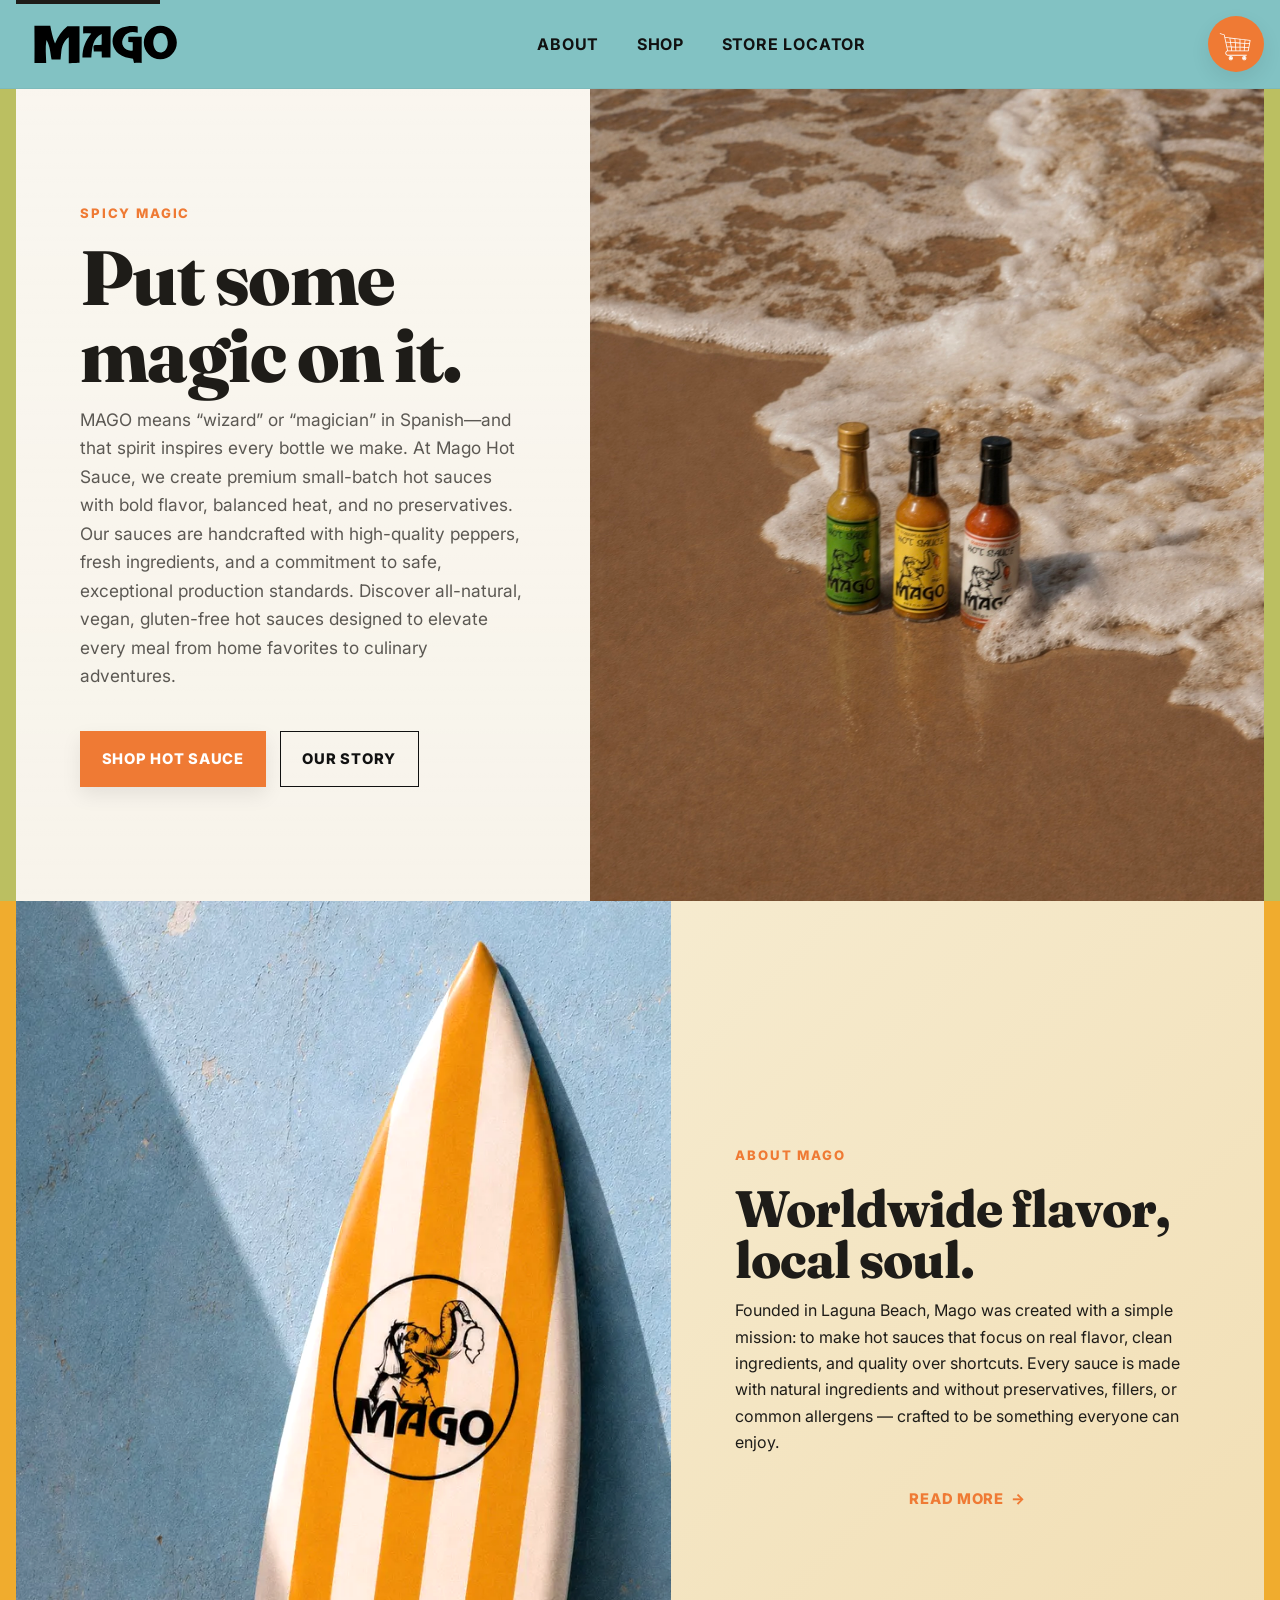
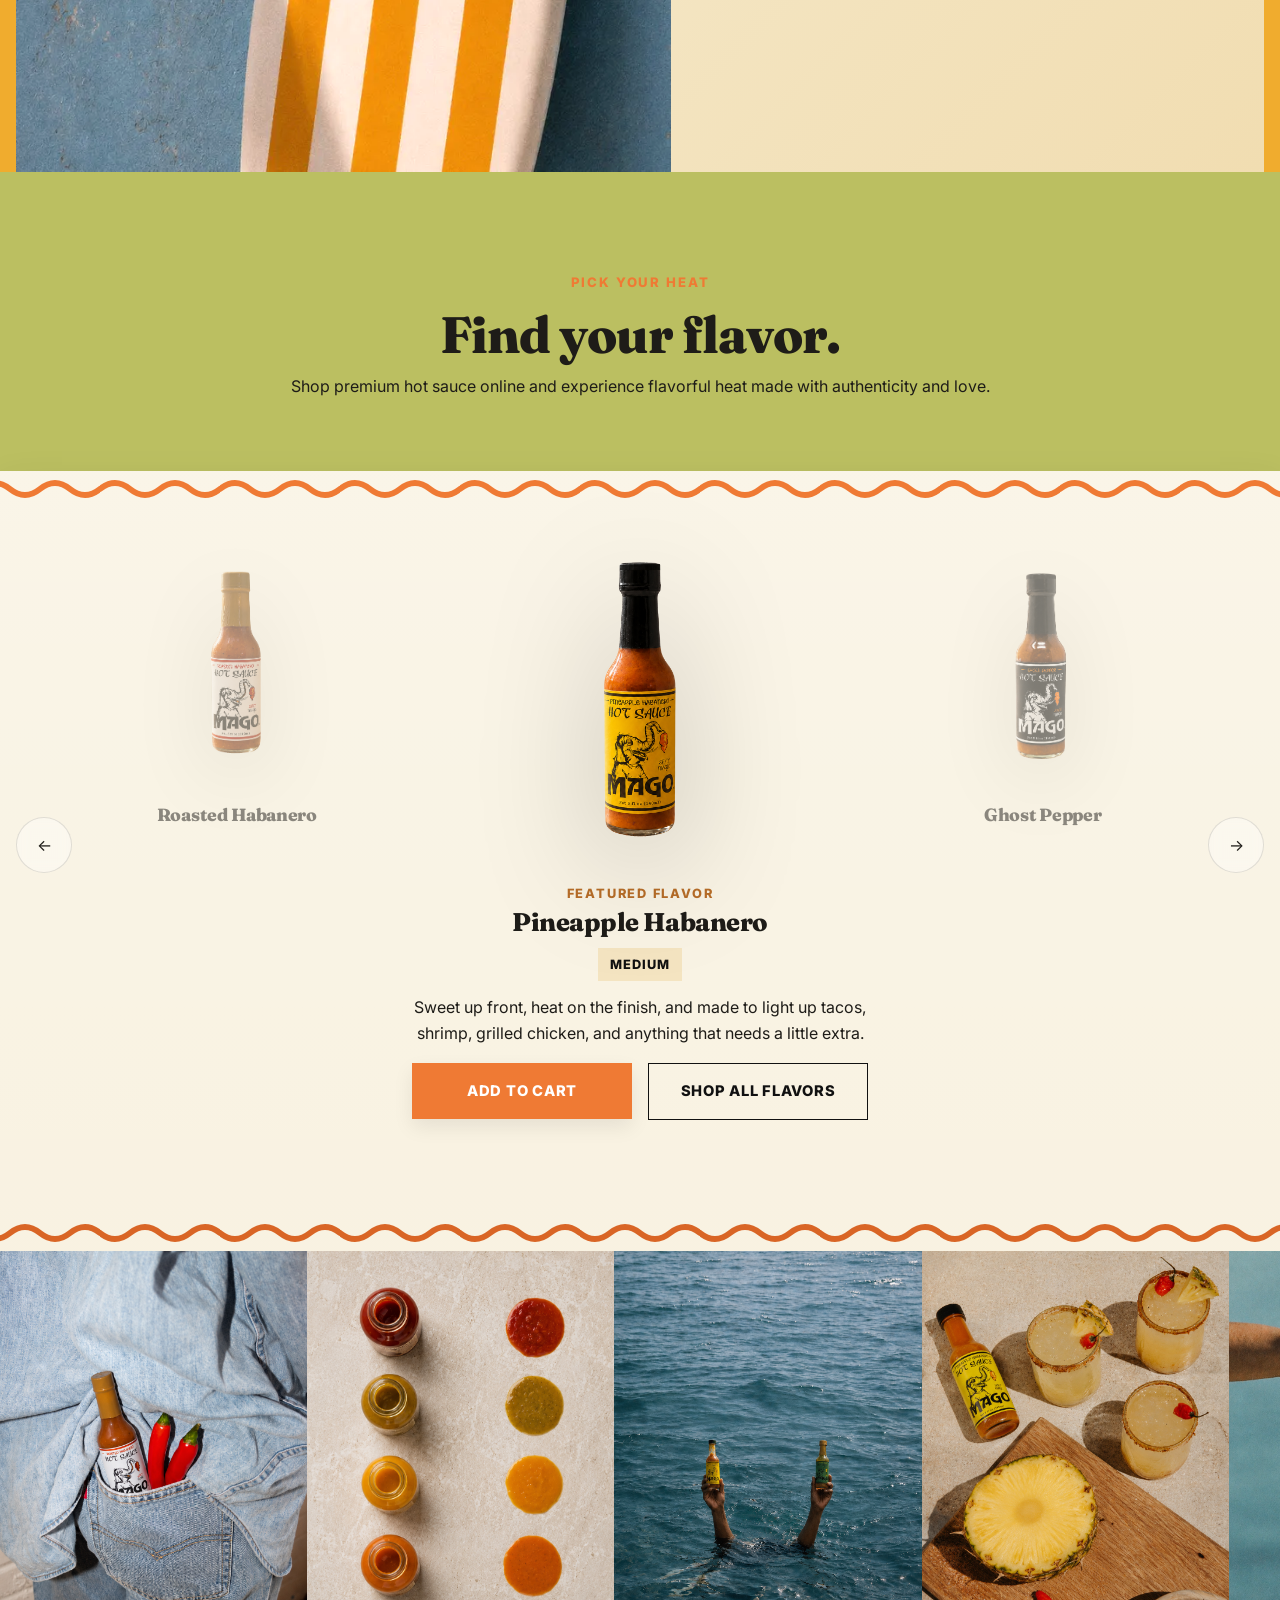
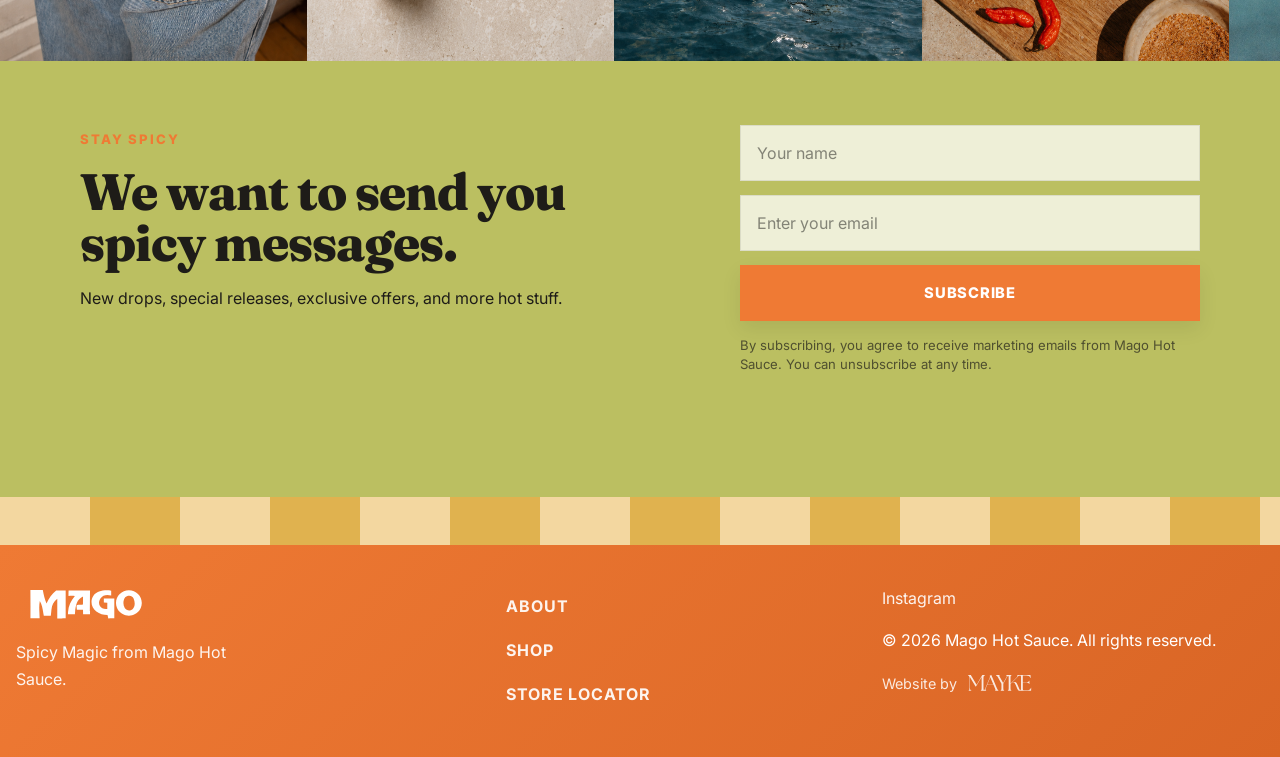
==== index.html @ f5330fa2 "Update index.html" ====
<!doctype html>
<html lang="en">
  <head>
    <meta charset="utf-8" />
    <meta name="viewport" content="width=device-width, initial-scale=1" />

    <title>Mago Hot Sauce | Spicy Magic</title>
    <meta
      name="description"
      content="Spicy Magic from Mago Hot Sauce. Bold flavor, real ingredients, and just the right heat to wake up every bite."
    />
    <meta name="robots" content="index,follow" />
    <link rel="canonical" href="https://www.magohotsauce.com/" />

    <meta property="og:type" content="website" />
    <meta property="og:title" content="Mago Hot Sauce | Spicy Magic" />
    <meta
      property="og:description"
      content="Spicy Magic from Mago Hot Sauce. Bold flavor, real ingredients, and just the right heat to wake up every bite."
    />
    <meta property="og:url" content="https://www.magohotsauce.com/" />
    <meta
      property="og:image"
      content="https://www.magohotsauce.com/assets/images/mago-trio.webp"
    />

    <meta name="twitter:card" content="summary_large_image" />
    <meta name="twitter:title" content="Mago Hot Sauce | Spicy Magic" />
    <meta
      name="twitter:description"
      content="Spicy Magic from Mago Hot Sauce. Bold flavor, real ingredients, and just the right heat to wake up every bite."
    />
    <meta
      name="twitter:image"
      content="https://www.magohotsauce.com/assets/images/mago-trio.webp"
    />

    <link rel="icon" href="assets/icons/mago-favicon.svg" />
    <link rel="preload" as="image" href="assets/images/mago-trio.webp" />
    <link rel="stylesheet" href="assets/css/styles.css" />

    <script>
      window.MAGO_SHOPIFY_CONFIG = {
        domain: "bsnbpg-vs.myshopify.com",
        storefrontAccessToken: "024b75c18774047e62314a1bb3e8a924",
        moneyFormat: "%24%7B%7Bamount%7D%7D",
        products: {
          "roasted-habanero-home": {
            id: "10320010510468",
            buttonText: "Add to Cart",
          },
          "pineapple-habanero-home": {
            id: "10320011427972",
            buttonText: "Add to Cart",
          },
          "ghost-pepper-home": {
            id: "10320011591812",
            buttonText: "Add to Cart",
          },
          "roasted-verde-home": {
            id: "10320011886724",
            buttonText: "Add to Cart",
          },

          "roasted-habanero-shop": {
            id: "10320010510468",
            buttonText: "Add to Cart",
          },
          "pineapple-habanero-shop": {
            id: "10320011427972",
            buttonText: "Add to Cart",
          },
          "ghost-pepper-shop": {
            id: "10320011591812",
            buttonText: "Add to Cart",
          },
          "roasted-verde-shop": {
            id: "10320011886724",
            buttonText: "Add to Cart",
          },

          "roasted-habanero-product": {
            id: "10320010510468",
            buttonText: "Add to Cart",
          },
          "pineapple-habanero-product": {
            id: "10320011427972",
            buttonText: "Add to Cart",
          },
          "ghost-pepper-product": {
            id: "10320011591812",
            buttonText: "Add to Cart",
          },
          "roasted-verde-product": {
            id: "10320011886724",
            buttonText: "Add to Cart",
          },
        },
      };
    </script>

    <script src="https://sdks.shopifycdn.com/buy-button/latest/buy-button-storefront.min.js"></script>
    <script src="assets/js/main.js" defer></script>
  </head>

  <body class="page page-home">
    <a class="skip-link" href="#main-content">Skip to content</a>

    <header class="site-header" id="top">
      <div class="container header-inner">
        <a class="site-logo" href="/" aria-label="Mago Hot Sauce home">
          <img
            src="assets/images/mago-logo-black.svg"
            alt="Mago Hot Sauce logo"
            width="160"
            height="56"
          />
        </a>

        <nav
          class="site-nav"
          id="primary-navigation"
          aria-label="Primary navigation"
        >
          <ul class="nav-list">
            <li><a href="/about">About</a></li>
            <li><a href="/shop">Shop</a></li>
            <li><a href="/store-locator">Store Locator</a></li>
          </ul>
        </nav>

        <div class="header-actions">
          <div class="header-cart">
            <a
              href="#"
              class="js-open-cart"
              aria-label="Open cart"
              data-cart-empty-icon="assets/icons/shopping-cart-empty.svg"
              data-cart-full-icon="assets/icons/shopping-cart.svg"
            >
              <img
                class="js-cart-icon"
                src="assets/icons/shopping-cart-empty.svg"
                alt=""
                width="28"
                height="28"
                aria-hidden="true"
              />
            </a>
          </div>

          <button
            class="mobile-nav-toggle"
            type="button"
            aria-label="Open navigation"
            aria-controls="primary-navigation"
            aria-expanded="false"
          >
            <span></span>
            <span></span>
            <span></span>
          </button>
        </div>
      </div>
    </header>

    <main id="main-content">
      <section class="hero hero-home">
        <div class="container hero-grid">
          <div class="hero-copy">
            <p class="eyebrow">Spicy Magic</p>
            <h1>Put some magic on it.</h1>
            <p class="hero-text">
              MAGO means “wizard” or “magician” in Spanish—and that spirit
              inspires every bottle we make. At Mago Hot Sauce, we create
              premium small-batch hot sauces with bold flavor, balanced heat,
              and no preservatives. Our sauces are handcrafted with high-quality
              peppers, fresh ingredients, and a commitment to safe, exceptional
              production standards. Discover all-natural, vegan, gluten-free hot
              sauces designed to elevate every meal from home favorites to
              culinary adventures.
            </p>

            <div class="hero-actions">
              <a class="btn btn-primary" href="/shop">Shop Hot Sauce</a>
              <a class="btn btn-secondary" href="/about">Our Story</a>
            </div>
          </div>

          <div class="hero-media">
            <div class="hero-carousel">
              <img
                src="assets/images/trio-beach.jpg"
                alt="Mago Hot Sauce bottles with food"
                class="hero-slide active"
                width="720"
                height="820"
              />

              <img
                src="assets/images/pineapple-hero.JPG"
                alt="Mago Pineapple Hot Sauce"
                class="hero-slide"
                width="720"
                height="820"
              />

              <img
                src="assets/images/mago-veg.JPG"
                alt="Mago Fresno Hot Sauce"
                class="hero-slide"
                width="720"
                height="820"
              />
            </div>
          </div>
        </div>
      </section>

      <section
        class="about-preview section"
        aria-labelledby="about-preview-heading"
      >
        <div class="container section-grid">
          <div class="section-media">
            <img
              src="assets/images/surfboard.webp"
              alt="Mago Hot Sauce being poured over food"
              width="640"
              height="720"
            />
          </div>

          <div class="section-copy">
            <p class="eyebrow">About Mago</p>
            <h2 id="about-preview-heading">Worldwide flavor, local soul.</h2>
            <p>
              Founded in Laguna Beach, Mago was created with a simple mission:
              to make hot sauces that focus on real flavor, clean ingredients,
              and quality over shortcuts. Every sauce is made with natural
              ingredients and without preservatives, fillers, or common
              allergens — crafted to be something everyone can enjoy.
            </p>

            <a class="btn btn-text" href="/about">Read More</a>
          </div>
        </div>
      </section>

      <section
        class="heat-carousel section"
        aria-labelledby="pick-your-heat-heading"
      >
        <div class="container">
          <div class="section-header">
            <p class="eyebrow">Pick Your Heat</p>
            <h2 id="pick-your-heat-heading">Find your flavor.</h2>
            <p>
              Shop premium hot sauce online and experience flavorful heat made
              with authenticity and love.
            </p>
          </div>

          <div class="carousel-shell" data-carousel="flavors">
            <button
              class="carousel-arrow carousel-arrow-prev"
              type="button"
              aria-label="Show previous flavor"
              data-carousel-prev
            >
              <span aria-hidden="true">&#8592;</span>
            </button>

            <div class="flavor-carousel" aria-live="polite">
              <article
                class="flavor-card flavor-card-side"
                data-flavor="roasted-habanero"
              >
                <a
                  class="flavor-card-link"
                  href="/roasted-habanero"
                  aria-label="View Roasted Habanero hot sauce"
                >
                  <img
                    src="assets/images/flavors/roasted-hab.png"
                    alt="Bottle of Mago Roasted Habanero hot sauce"
                    width="260"
                    height="520"
                  />
                  <h3>Roasted Habanero</h3>
                </a>
              </article>

              <article
                class="flavor-card flavor-card-featured"
                data-flavor="pineapple-habanero"
              >
                <a
                  class="flavor-card-link"
                  href="/pineapple-habanero"
                  aria-label="View Pineapple Habanero hot sauce"
                >
                  <img
                    src="assets/images/flavors/pine-hab.png"
                    alt="Bottle of Mago Pineapple Habanero hot sauce"
                    width="340"
                    height="680"
                  />
                </a>

                <div class="flavor-card-content">
                  <p class="flavor-kicker">Featured Flavor</p>
                  <h3>
                    <a href="/pineapple-habanero">Pineapple Habanero</a>
                  </h3>
                  <p class="product-heat">Medium</p>
                  <p>
                    Sweet up front, heat on the finish, and made to light up
                    tacos, shrimp, grilled chicken, and anything that needs a
                    little extra.
                  </p>

                  <div class="carousel-actions">
                    <div
                      class="shopify-button-wrapper"
                      data-shopify-product="pineapple-habanero-home"
                      data-shopify-button="buy"
                      aria-label="Add Pineapple Habanero to cart"
                    ></div>

                    <a class="btn btn-secondary" href="/shop">
                      Shop All Flavors
                    </a>
                  </div>
                </div>
              </article>

              <article
                class="flavor-card flavor-card-side"
                data-flavor="ghost-pepper"
              >
                <a
                  class="flavor-card-link"
                  href="/ghost-pepper"
                  aria-label="View Ghost Pepper hot sauce"
                >
                  <img
                    src="assets/images/flavors/ghost-pep.png"
                    alt="Bottle of Mago Ghost Pepper hot sauce"
                    width="260"
                    height="520"
                  />
                  <h3>Ghost Pepper</h3>
                </a>
              </article>
            </div>

            <button
              class="carousel-arrow carousel-arrow-next"
              type="button"
              aria-label="Show next flavor"
              data-carousel-next
            >
              <span aria-hidden="true">&#8594;</span>
            </button>
          </div>
        </div>
      </section>

      <section class="image-marquee-section" aria-label="Mago Hot Sauce photos">
        <div class="image-marquee">
          <div class="image-marquee-track">
            <!-- Original set -->
            <img
              src="/assets/images/marquee/marquee-1.png"
              alt="Mago Hot Sauce lifestyle photo"
            />
            <img
              src="/assets/images/marquee/marquee-6.PNG"
              alt="Mago Hot Sauce bottle and samples"
            />
            <img
              src="/assets/images/marquee/marquee-2.PNG"
              alt="Mago Hot Sauce bottle photo"
            />
            <img
              src="/assets/images/marquee/marquee-5.PNG"
              alt="Mago Hot Sauce lifestyle image"
            />
            <img
              src="/assets/images/marquee/marquee-3.PNG"
              alt="Mago Hot Sauce food pairing"
            />
            <img
              src="/assets/images/marquee/marquee-4.PNG"
              alt="Mago Hot Sauce product photo"
            />
            <img
              src="/assets/images/marquee/marquee-7.JPG"
              alt="Mago Hot Sauce bottle in bag with peppers"
            />

            <!-- Duplicate set for seamless looping -->
            <img
              src="/assets/images/marquee/marquee-1.png"
              alt=""
              aria-hidden="true"
            />
            <img
              src="/assets/images/marquee/marquee-6.PNG"
              alt=""
              aria-hidden="true"
            />
            <img
              src="/assets/images/marquee/marquee-2.PNG"
              alt=""
              aria-hidden="true"
            />
            <img
              src="/assets/images/marquee/marquee-5.PNG"
              alt=""
              aria-hidden="true"
            />
            <img
              src="/assets/images/marquee/marquee-3.PNG"
              alt=""
              aria-hidden="true"
            />
            <img
              src="/assets/images/marquee/marquee-4.PNG"
              alt=""
              aria-hidden="true"
            />
            <img
              src="/assets/images/marquee/marquee-7.JPG"
              alt=""
              aria-hidden="true"
            />
          </div>
        </div>
      </section>

      <section
        class="section newsletter-section"
        aria-labelledby="newsletter-heading"
      >
        <div class="container">
          <div class="newsletter-card">
            <div class="newsletter-copy">
              <p class="eyebrow">Stay Spicy</p>

              <h2 id="newsletter-heading">
                We want to send you spicy messages.
              </h2>

              <p>
                New drops, special releases, exclusive offers, and more hot
                stuff.
              </p>
            </div>

            <form class="newsletter-form" id="newsletter-form" novalidate>
              <input
                type="text"
                id="newsletter-name"
                name="name"
                placeholder="Your name"
                aria-label="Your name"
                required
              />

              <input
                type="email"
                id="newsletter-email"
                name="email"
                placeholder="Enter your email"
                aria-label="Email address"
                required
              />

              <input
                type="text"
                name="company"
                id="newsletter-company"
                class="newsletter-honey"
                tabindex="-1"
                autocomplete="off"
                aria-hidden="true"
              />

              <button type="submit" class="btn btn-primary">Subscribe</button>

              <p class="newsletter-consent">
                By subscribing, you agree to receive marketing emails from Mago
                Hot Sauce. You can unsubscribe at any time.
              </p>

              <p
                id="newsletter-message"
                class="newsletter-message"
                aria-live="polite"
              ></p>
            </form>
          </div>
        </div>
      </section>
    </main>

    <footer class="site-footer">
      <div class="container footer-inner">
        <div class="footer-brand">
          <a href="/" aria-label="Mago Hot Sauce home">
            <img
              src="assets/images/mago-logo-black.svg"
              alt="Mago Hot Sauce logo"
              width="140"
              height="48"
            />
          </a>
          <p>Spicy Magic from Mago Hot Sauce.</p>
        </div>

        <nav class="footer-nav" aria-label="Footer navigation">
          <ul>
            <li><a href="/about">About</a></li>
            <li><a href="/shop">Shop</a></li>
            <li><a href="/store-locator">Store Locator</a></li>
          </ul>
        </nav>

        <div class="footer-meta">
          <p>
            <a
              href="https://www.instagram.com/magohotsauce"
              rel="noopener noreferrer"
            >
              Instagram
            </a>
          </p>
          <p>&copy; 2026 Mago Hot Sauce. All rights reserved.</p>
          <p class="footer-credit">
            Website by
            <a href="https://maykeagency.com" target="_blank" rel="noopener">
              <img
                src="/assets/images/maykeLogoDark.svg"
                alt="Mayke Agency"
                class="mayke-logo"
              />
            </a>
          </p>
        </div>
      </div>
    </footer>

    <script type="application/ld+json">
      {
        "@context": "https://schema.org",
        "@type": "Organization",
        "name": "Mago Hot Sauce",
        "url": "https://www.magohotsauce.com/",
        "logo": "https://www.magohotsauce.com/assets/images/mago-logo-black.svg"
      }
    </script>
  </body>
</html>
---- assets/css/styles.css ----
@import url("https://fonts.googleapis.com/css2?family=Fraunces:opsz,wght@9..144,700;9..144,800&family=Inter:wght@400;500;600;700;800&display=swap");

/* variables */

:root {
  --color-bg: hsl(31, 79%, 59%);
  --color-surface: #e9dfc8;
  --color-surface-2: #d9cfb7;
  --color-text: #1c1b18;
  --color-text-soft: rgba(28, 27, 24, 0.72);
  --color-mustard: #d47d20;
  --color-olive: #5f6b2a;
  --color-rust: #b55428;
  --color-rust-dark: #7c3716;
  --color-charcoal: #232321;
  --color-white: #ffffff;
  --color-border: rgba(28, 27, 24, 0.12);
  --color-border-light: rgba(28, 27, 24, 0.06);

  --shadow-sm: 0 8px 20px rgba(0, 0, 0, 0.08);
  --shadow-md: 0 18px 40px rgba(0, 0, 0, 0.12);
  --shadow-lg: 0 28px 60px rgba(0, 0, 0, 0.16);
  --shadow-bottle: 0 24px 44px rgba(0, 0, 0, 0.18);

  --font-display: "Fraunces", Georgia, serif;
  --font-body: "Inter", Arial, sans-serif;

  --container: 1240px;
  --container-narrow: 820px;
  --header-height: 88px;
  --shopify-cart-width: 380px;
  --transition: 220ms ease;
}

/* reset */

*,
*::before,
*::after {
  box-sizing: border-box;
}

html {
  scroll-behavior: smooth;
}

body {
  margin: 0;
  font-family: var(--font-body);
  font-size: 16px;
  line-height: 1.65;
  color: var(--color-text);
  background: var(--color-bg);
  -webkit-font-smoothing: antialiased;
  text-rendering: optimizeLegibility;
}

img,
svg,
iframe {
  display: block;
  max-width: 100%;
}

img {
  height: auto;
}

a {
  color: inherit;
  text-decoration: none;
}

button,
input,
textarea,
select {
  font: inherit;
}

button {
  cursor: pointer;
}

main {
  overflow: clip;
}

html,
body {
  min-height: 100%;
}

body {
  min-height: 100vh;
  display: flex;
  flex-direction: column;
}

main {
  flex: 1;
  overflow: clip;
}

/* layout */

.container {
  width: max(100% - clamp(2rem, 5vw, 1rem), var(--container));
  margin-inline: auto;
}

.narrow-copy {
  width: min(100%, var(--container-narrow));
  margin-inline: auto;
}

.section {
  padding: 6rem 0;
}

/* accessibility */

.sr-only {
  position: absolute;
  width: 1px;
  height: 1px;
  margin: -1px;
  padding: 0;
  overflow: hidden;
  border: 0;
  clip: rect(0, 0, 0, 0);
}

.skip-link {
  position: absolute;
  top: -3rem;
  left: 1rem;
  z-index: 1000;
  padding: 0.8rem 1rem;
  color: var(--color-white);
  background: var(--color-text);
  transition: top var(--transition);
}

.skip-link:focus {
  top: 1rem;
}

/* full bleed */

section.full-bleed {
  width: 100%;
  margin: 0;
  padding-left: 0;
  padding-right: 0;
}

.hero.full-bleed .hero-grid {
  width: 100%;
  max-width: none;
}

.hero.full-bleed .hero-copy {
  padding-left: clamp(1.25rem, 5vw, 5rem);
  padding-right: clamp(1.25rem, 5vw, 5rem);
}

.hero.full-bleed .hero-media img {
  width: 100%;
  height: 100%;
  object-fit: cover;
}

.about-preview.full-bleed {
  padding-top: 0;
  padding-bottom: 0;
}

.about-preview.full-bleed .container {
  width: 100%;
  max-width: none;
  padding-left: 0;
  padding-right: 0;
}

.about-preview.full-bleed .section-grid {
  grid-template-columns: 1.05fr 0.95fr;
  width: 100%;
  max-width: none;
  gap: 0;
}

.about-preview.full-bleed .section-copy {
  padding: 4rem clamp(1.25rem, 5vw, 5rem);
  max-width: none;
}

.about-preview.full-bleed .section-media img {
  width: 100%;
  height: 100%;
  min-height: 720px;
  object-fit: cover;
}

.final-cta.full-bleed {
  padding-left: 0;
  padding-right: 0;
  padding-bottom: 0;
}

.final-cta.full-bleed .container {
  width: 100%;
  max-width: none;
  padding-left: 0;
  padding-right: 0;
}

.final-cta.full-bleed .final-cta-inner {
  width: 100%;
  max-width: none;
  border-left: 0;
  border-right: 0;
  padding-left: clamp(1.25rem, 5vw, 5rem);
  padding-right: clamp(1.25rem, 5vw, 5rem);
}

/* typography */

h1,
h2,
h3,
h4 {
  margin: 0 0 0.75rem;
  color: var(--color-text);
  line-height: 1;
}

h1,
h2,
h3 {
  font-family: var(--font-display);
  font-weight: 800;
  letter-spacing: -0.02em;
}

h1 {
  font-size: clamp(3rem, 6vw, 5.4rem);
}

h2 {
  font-size: clamp(2.15rem, 4vw, 3.7rem);
}

h3 {
  font-size: clamp(1.35rem, 2vw, 2rem);
}

p {
  margin: 0 0 1rem;
}

ul,
ol {
  margin: 0;
  padding: 0;
}

.eyebrow {
  display: inline-block;
  margin-bottom: 1rem;
  font-size: 0.82rem;
  font-weight: 800;
  letter-spacing: 0.14em;
  text-transform: uppercase;
  color: var(--color-olive);
}

.section-header {
  max-width: 760px;
  margin: 0 auto 2.5rem;
  text-align: center;
}

/* buttons */

.btn {
  display: inline-flex;
  align-items: center;
  justify-content: center;
  min-height: 56px;
  padding: 0.95rem 1.35rem;
  font-size: 0.92rem;
  font-weight: 800;
  letter-spacing: 0.05em;
  text-transform: uppercase;
  border: 1px solid transparent;
  border-radius: 0;
  transition:
    transform var(--transition),
    background-color var(--transition),
    color var(--transition),
    border-color var(--transition),
    box-shadow var(--transition);
}

.btn:hover {
  transform: translateY(-2px);
}

.btn:focus-visible,
button:focus-visible,
input:focus-visible,
a:focus-visible {
  outline: 3px solid rgba(123, 58, 44, 0.22);
  outline-offset: 3px;
}

.btn-primary {
  color: var(--color-white);
  background: var(--color-rust);
  box-shadow: var(--shadow-sm);
}

.btn-primary:hover {
  background: var(--color-rust-dark);
}

.btn-secondary {
  color: var(--color-text);
  background: transparent;
  border-color: var(--color-text);
}

.btn-secondary:hover {
  color: var(--color-white);
  background: var(--color-charcoal);
}

.btn-text {
  display: inline-flex;
  align-items: center;
  gap: 0.45rem;
  padding: 0;
  font-weight: 800;
  color: var(--color-rust);
  text-transform: uppercase;
  letter-spacing: 0.05em;
}

.btn-text::after {
  content: "→";
  transition: transform var(--transition);
}

.btn-text:hover::after {
  transform: translateX(4px);
}

/* header */

.site-header {
  position: sticky;
  top: 0;
  z-index: 100;
  background: rgba(243, 239, 232, 0.9);
  backdrop-filter: blur(12px);
  border-bottom: 1px solid var(--color-border-light);
}

.header-inner {
  display: grid;
  grid-template-columns: auto 1fr auto;
  align-items: center;
  gap: 1rem;
  min-height: var(--header-height);
}

.site-logo {
  display: flex;
  align-items: center;
}

.site-logo img {
  width: clamp(120px, 14vw, 180px);
  height: auto;
  max-width: none;
  max-height: none;
}

.site-nav {
  display: flex;
  justify-content: center;
}

.nav-list {
  display: flex;
  align-items: center;
  gap: 0.75rem;
  list-style: none;
}

.nav-list a,
.footer-nav a {
  display: inline-flex;
  padding: 0.55rem 0.8rem;
  font-weight: 700;
  text-transform: uppercase;
  letter-spacing: 0.05em;
  transition:
    color var(--transition),
    background-color var(--transition);
}

.nav-list a:hover,
.nav-list a[aria-current="page"] {
  color: var(--color-rust);
  background: rgba(123, 58, 44, 0.08);
}

.header-cart {
  transition:
    right var(--transition),
    top var(--transition),
    transform var(--transition);
}

.header-cart a {
  display: flex;
  align-items: center;
  justify-content: center;
  width: 56px;
  height: 56px;
  background: var(--color-rust);
  border-radius: 50%;
  box-shadow: var(--shadow-sm);
}

.header-cart img {
  width: 36px;
  height: 36px;
  flex-shrink: 0;
  filter: brightness(0) invert(1);
  transition:
    transform var(--transition),
    opacity var(--transition);
}

.header-cart a:hover img {
  transform: scale(1.06);
}

/* hero */

.hero,
.page-hero {
  position: relative;
  padding: 0;
}

.hero-grid,
.page-hero-inner,
.section-grid,
.product-hero-grid {
  display: grid;
  gap: 0;
  align-items: stretch;
}

.hero-grid,
.page-hero-inner {
  grid-template-columns: 0.92fr 1.08fr;
  min-height: calc(100vh - var(--header-height));
}

.hero-copy,
.page-hero-copy {
  display: flex;
  flex-direction: column;
  justify-content: center;
  padding: 4rem clamp(1.25rem, 5vw, 5rem);
  background: var(--color-bg);
}

.section-copy,
.product-details {
  max-width: 650px;
}

.hero-text,
.product-lead {
  font-size: 1.08rem;
  color: var(--color-text-soft);
}

.hero-actions,
.final-cta-actions,
.about-cta {
  display: flex;
  flex-wrap: wrap;
  gap: 0.9rem;
  margin-top: 1.5rem;
}

.final-cta-actions {
  justify-content: center;
}

.hero-media,
.page-hero-media,
.section-media {
  min-height: 100%;
}

.hero-media img,
.page-hero-media img,
.section-media img {
  width: 100%;
  height: 100%;
  min-height: 680px;
  object-fit: cover;
}

.page-hero {
  padding-bottom: 0;
}

.page-hero-compact {
  text-align: center;
  padding: 2rem 0 0.25rem;
}

.page-store-locator .locator-section {
  padding: 1rem 0 4rem;
}

.page-hero-compact .narrow-copy {
  max-width: 780px;
}

.hero-media {
  position: relative;
  overflow: hidden;
}

.hero-carousel {
  position: relative;
  width: 100%;
  height: 100%;
}

.hero-slide {
  position: absolute;
  inset: 0;
  width: 100%;
  height: 100%;
  object-fit: cover;

  opacity: 0;
  transition: opacity 1.4s ease;

  pointer-events: none;
}

.hero-slide.active {
  opacity: 1;
}

/* image split section */

.about-preview {
  padding: 0;
}

.about-preview .section-grid {
  grid-template-columns: 1.05fr 0.95fr;
  min-height: 720px;
}

.about-preview .section-copy {
  display: flex;
  flex-direction: column;
  justify-content: center;
  padding: 4rem clamp(1.25rem, 5vw, 5rem);
  background: var(--color-surface);
  max-width: none;
}

/* carousel */

.heat-carousel {
  position: relative;
  overflow: hidden;
  background: var(--color-bg);
  width: 100%;
  padding-bottom: 0;
}

.heat-carousel .container {
  width: 100%;
  max-width: none;
  padding-left: 0;
  padding-right: 0;
  padding-bottom: 0;
}

.carousel-shell {
  position: relative;
  padding-top: 2rem;
}

.carousel-arrow {
  position: absolute;
  top: 50%;
  transform: translateY(-50%);
  z-index: 3;
  display: inline-flex;
  align-items: center;
  justify-content: center;
  width: 56px;
  height: 56px;
  border-radius: 50%;
  border: 1px solid rgba(28, 27, 24, 0.12);
  background: rgba(255, 255, 255, 0.35);
  backdrop-filter: blur(6px);
  color: var(--color-text);
  transition:
    background-color var(--transition),
    border-color var(--transition),
    box-shadow var(--transition),
    transform var(--transition);
}

.carousel-arrow-prev {
  left: 1rem;
}

.carousel-arrow-next {
  right: 1rem;
}

.carousel-arrow:hover {
  background: rgba(255, 255, 255, 0.75);
  border-color: rgba(28, 27, 24, 0.2);
  box-shadow: var(--shadow-sm);
  transform: translateY(calc(-50% - 2px));
}

.flavor-carousel {
  position: relative;
  display: grid;
  grid-template-columns: minmax(200px, 0.85fr) minmax(460px, 1.2fr) minmax(
      200px,
      0.85fr
    );
  align-items: start;
  gap: 1.5rem;
  min-height: 780px;
  padding: 4rem 5.5rem 2rem;

  background:
    linear-gradient(
      180deg,
      rgba(255, 255, 255, 0.28),
      rgba(255, 255, 255, 0.08)
    ),
    #f8f1df !important;

  border: 0;
  box-shadow: var(--shadow-md);
  overflow: hidden;
  z-index: 1;
}

/* wavy border */

.flavor-carousel::before {
  content: "";
  position: absolute;

  top: 6px;
  right: 0;
  bottom: 6px;
  left: 0;

  background:
    url("data:image/svg+xml,%3Csvg xmlns='http://www.w3.org/2000/svg' width='120' height='24' viewBox='0 0 120 24'%3E%3Cpath d='M0 12 Q15 0 30 12 T60 12 T90 12 T120 12' fill='none' stroke='%23ef7a34' stroke-width='6' stroke-linecap='round'/%3E%3C/svg%3E")
      top left repeat-x,
    url("data:image/svg+xml,%3Csvg xmlns='http://www.w3.org/2000/svg' width='120' height='24' viewBox='0 0 120 24'%3E%3Cpath d='M0 12 Q15 24 30 12 T60 12 T90 12 T120 12' fill='none' stroke='%23d96525' stroke-width='6' stroke-linecap='round'/%3E%3C/svg%3E")
      bottom left repeat-x;

  background-size:
    120px 24px,
    120px 24px;

  background-position:
    top center,
    bottom center;

  pointer-events: none;
  z-index: -1;
}

.flavor-card {
  text-align: center;
  transition:
    transform var(--transition),
    opacity var(--transition),
    filter var(--transition);
}

.flavor-card-link {
  display: inline-flex;
  flex-direction: column;
  align-items: center;
}

.flavor-card-side {
  opacity: 0.5;
  transform: translateY(-10px) scale(0.92);
  padding-top: 1rem;
}

.flavor-card-side img {
  max-height: 540px;
  object-fit: contain;
  filter: drop-shadow(var(--shadow-bottle));
}

.flavor-card-side h3 {
  margin-top: 1rem;
  font-size: 1.2rem;
}

.flavor-card-featured {
  display: flex;
  flex-direction: column;
  align-items: center;
  min-height: 100%;
}

.flavor-card-featured .flavor-card-link {
  display: inline-flex;
  align-items: center;
  justify-content: center;
}

.flavor-card-featured img {
  max-height: 760px;
  object-fit: contain;
  filter: drop-shadow(0 30px 60px rgba(0, 0, 0, 0.22));
  transition: transform var(--transition);
}

.flavor-card-featured:hover img {
  transform: translateY(-6px);
}

.flavor-card-content {
  max-width: 540px;
  margin-top: 0.5rem;
  text-align: center;
}

.flavor-kicker {
  margin-bottom: 0.4rem;
  font-size: 0.8rem;
  font-weight: 800;
  letter-spacing: 0.14em;
  text-transform: uppercase;
  color: var(--color-olive);
}

.carousel-actions {
  display: flex;
  justify-content: center;
  align-items: center;
  gap: 1rem;
  flex-wrap: wrap;
  margin-top: 1rem;
}

.carousel-actions .shopify-button-wrapper,
.carousel-actions .btn {
  min-width: 220px;
}

.carousel-actions .shopify-button-wrapper {
  min-height: 56px;
  margin-top: 0;
}

/* product grid */

.products-section {
  padding-top: 2rem;
}

.product-grid {
  display: grid;
  grid-template-columns: repeat(2, minmax(0, 1fr));
  gap: 0;
  border-top: 1px solid var(--color-border);
  border-left: 1px solid var(--color-border);
}

.product-card,
.related-product-card {
  background: rgba(255, 255, 255, 0.42);
  border-right: 1px solid var(--color-border);
  border-bottom: 1px solid var(--color-border);
}

.product-card {
  display: flex;
  flex-direction: column;
  min-height: 100%;
}

.product-card-image {
  display: grid;
  place-items: center;
  min-height: 460px;
  padding: 2.5rem 1rem 1rem;
  background: var(--color-surface);
}

.product-card-image img {
  max-height: 360px;
  object-fit: contain;
  filter: drop-shadow(0 24px 34px rgba(0, 0, 0, 0.16));
  transition: transform var(--transition);
}

.product-card:hover .product-card-image img,
.related-product-card:hover img {
  transform: translateY(-5px);
}

.product-card-body {
  padding: 0 1.5rem 1.75rem;
}

.product-heat {
  display: inline-flex;
  margin-bottom: 0.8rem;
  padding: 0.38rem 0.72rem;
  font-size: 0.8rem;
  font-weight: 800;
  letter-spacing: 0.08em;
  text-transform: uppercase;
  color: var(--color-text);
  background: rgba(211, 176, 47, 0.22);
}

.product-page .product-heat {
  display: inline-flex !important;

  width: fit-content !important;

  align-self: flex-start;

  padding: 0.45rem 0.75rem !important;
}

/* product page */

.product-hero {
  padding-top: 2rem;
}

.product-hero-grid {
  grid-template-columns: minmax(320px, 520px) 1fr;
  gap: 3rem;
}

.product-image {
  display: grid;
  place-items: center;
  min-height: 720px;
  background: var(--color-surface);
}

.product-image img {
  max-height: 720px;
  object-fit: contain;
  filter: drop-shadow(0 28px 44px rgba(0, 0, 0, 0.16));
}

.product-details {
  display: flex;
  flex-direction: column;
  justify-content: center;
}

.breadcrumb {
  margin-bottom: 1rem;
}

.breadcrumb ol {
  display: flex;
  flex-wrap: wrap;
  gap: 0.55rem;
  list-style: none;
  font-size: 0.94rem;
  color: var(--color-text-soft);
}

.breadcrumb li:not(:last-child)::after {
  content: "/";
  margin-left: 0.55rem;
  color: rgba(31, 35, 34, 0.4);
}

.product-content,
.product-pairings {
  padding-top: 1rem;
}

.related-products .section-header {
  text-align: left;
  margin-inline: 0;
}

.related-links-grid {
  display: grid;
  grid-template-columns: repeat(3, minmax(0, 1fr));
  gap: 0;
  border-top: 1px solid var(--color-border);
  border-left: 1px solid var(--color-border);
}

.related-product-card {
  transition:
    background-color var(--transition),
    transform var(--transition);
}

.related-product-card:hover {
  background: rgba(255, 255, 255, 0.82);
}

.related-product-card a {
  display: block;
  padding: 1.5rem;
  text-align: center;
}

.related-product-card img {
  max-height: 240px;
  margin: 0 auto 1rem;
  object-fit: contain;
  filter: drop-shadow(0 18px 28px rgba(0, 0, 0, 0.15));
  transition: transform var(--transition);
}

.product-hero {
  padding-bottom: 0;
}

/* store locator */

.locator-search {
  max-width: 860px;
  margin: 0 auto 2rem;
}

.locator-search label {
  display: block;
  margin-bottom: 0.75rem;
  font-weight: 800;
  text-transform: uppercase;
  letter-spacing: 0.05em;
}

.locator-search-row {
  display: grid;
  grid-template-columns: 1fr auto;
  gap: 0.8rem;
}

.locator-search input {
  min-height: 56px;
  padding: 0 1rem;
  color: var(--color-text);
  background: var(--color-white);
  border: 1px solid var(--color-border);
  border-radius: 0;
  box-shadow: none;
}

.locator-layout {
  display: grid;
  grid-template-columns: 1fr 1fr;
  gap: 2rem;
  margin-top: 2rem;
}

.locator-results {
  max-height: 600px;
  overflow-y: auto;
  padding-right: 0.5rem;
}

.locator-map {
  position: sticky;
  top: 120px; /* below header */
  height: fit-content;
}

.locator-map iframe {
  width: 100%;
  height: 600px;
  border: 0;
}

.store-results-grid {
  display: grid;
  gap: 1rem;
  margin-top: 1.25rem;
}

.store-card {
  padding: 1.25rem;
  background: rgba(255, 255, 255, 0.55);
  border: 1px solid var(--color-border);
}

.store-card h3 {
  margin-bottom: 0.5rem;
}

.store-products {
  font-size: 0.9rem;
  font-weight: 800;
  color: var(--color-olive);
}

@media (max-width: 900px) {
  .locator-layout {
    grid-template-columns: 1fr;
  }

  .locator-map {
    display: none;
  }

  .locator-results {
    max-height: none;
  }
}

/* final cta */

.final-cta-inner {
  padding: clamp(2rem, 5vw, 4rem);
  text-align: center;
  background: var(--color-surface);
  border: 1px solid var(--color-border);
}

/* about content */

.about-content {
  position: relative;
  padding: 6rem 0;
  background: transparent;
  isolation: isolate;
}

.about-content::before {
  content: "";
  position: absolute;
  top: 0;
  bottom: 0;
  left: 50%;
  width: 100vw;
  transform: translateX(-50%);
  background: rgba(233, 223, 200, 0.9);
  z-index: -1;
}

.about-content .container,
.about-content .narrow-copy {
  position: relative;
  z-index: 1;
}

/* shopify */

.shopify-button-wrapper {
  display: flex;
  justify-content: center;
  align-items: center;
  min-height: 56px;
  margin-top: 0;
}

.shopify-button-wrapper .shopify-buy__btn {
  min-height: 56px !important;
  padding: 0 1.35rem !important;
  font-family: var(--font-body) !important;
  font-size: 0.92rem !important;
  font-weight: 800 !important;
  letter-spacing: 0.05em !important;
  text-transform: uppercase !important;
  color: var(--color-white) !important;
  background: var(--color-rust) !important;
  border: 1px solid transparent !important;
  border-radius: 0 !important;
  box-shadow: var(--shadow-sm) !important;
  transition:
    transform var(--transition),
    background-color var(--transition),
    box-shadow var(--transition);
}

.shopify-button-wrapper .shopify-buy__btn:hover {
  background: var(--color-rust-dark) !important;
  transform: translateY(-2px);
  box-shadow: 0 12px 26px rgba(0, 0, 0, 0.12);
}

.shopify-button-wrapper .shopify-buy__btn:active {
  transform: translateY(0);
}

.shopify-buy__cart-toggle {
  opacity: 0 !important;
  transform: scale(0) !important;
}

.shopify-buy-frame--toggle {
  display: none !important;
}

.header-cart {
  position: relative;
  transition: transform var(--transition);
}

.header-cart a {
  transition:
    right 160ms ease,
    top 160ms ease,
    transform 160ms ease;
}

body.cart-open .header-cart {
  transform: translateX(
    calc(-1 * (var(--shopify-cart-width, 380px) + 0.01rem))
  );
}

.shopify-button-hidden {
  position: absolute;
  width: 1px;
  height: 1px;
  overflow: hidden;
  opacity: 0;
  pointer-events: none;
}
/* footer */

.site-footer {
  margin-top: 3rem;
  padding: 2.5rem 0;
  color: rgba(255, 255, 255, 0.88);
  background: var(--color-rust);
}

.footer-inner {
  display: grid;
  grid-template-columns: 1.2fr 0.9fr 1fr;
  gap: 2rem;
  align-items: start;
}

.footer-brand img {
  margin-bottom: 1rem;
  filter: brightness(0) invert(1);
}

.footer-brand p {
  max-width: 24ch;
}

.footer-nav ul {
  list-style: none;
}

.footer-nav a {
  color: rgba(255, 255, 255, 0.88);
  padding-left: 0;
}

.footer-nav a:hover,
.footer-nav a[aria-current="page"] {
  color: var(--color-mustard);
  background: transparent;
}

.footer-meta p + p {
  margin-top: 0.75rem;
}

.footer-credit {
  display: flex;
  align-items: center;
  gap: 0.5rem;
  font-size: 0.9rem;
  opacity: 0.85;
  margin-top: 0.75rem;
}

.footer-credit a {
  display: inline-flex;
  align-items: center;
}

.mayke-logo {
  height: 28px;
  width: auto;
  filter: brightness(0) invert(1);
  transition:
    opacity var(--transition),
    transform var(--transition);
}

.footer-credit a:hover .mayke-logo {
  opacity: 1;
  transform: translateY(-1px);
}

/* page-specific */

.page-home .hero-copy h1 {
  max-width: 9ch;
}

.page-about .page-hero-copy h1 {
  max-width: 10ch;
}

.page-shop .page-hero h1,
.page-store-locator .page-hero h1 {
  max-width: 12ch;
  margin-inline: auto;
}

/* Newsletter */

.newsletter-section {
  padding-top: 0;
}

.newsletter-card {
  position: relative;
  overflow: hidden;

  padding: clamp(2rem, 5vw, 4rem);

  display: grid;
  grid-template-columns: minmax(0, 1fr) minmax(320px, 460px);
  gap: 3rem;
  align-items: start;
}

.newsletter-card::before {
  content: "";
  position: absolute;
  inset: 0;
  pointer-events: none;
}

.newsletter-copy {
  position: relative;
  z-index: 1;
  max-width: 640px;
}

.newsletter-copy h2 {
  margin-bottom: 1rem;
}

.newsletter-copy p:last-child {
  margin-bottom: 0;
}

.newsletter-section {
  padding-bottom: 3rem;
}

.newsletter-card {
  padding-bottom: 2.5rem;
}

.newsletter-message {
  min-height: 0;
}

/* Form */

.newsletter-form {
  position: relative;
  z-index: 1;

  display: flex;
  flex-direction: column;
  align-items: stretch;
  gap: 0.9rem;

  width: 100%;
}

.newsletter-form input {
  width: 100%;
  height: 56px;

  padding: 0 1rem;

  border: 1px solid rgba(0, 0, 0, 0.08);
  background: rgba(255, 255, 255, 0.75);

  color: var(--color-text);
  outline: none;
}

.newsletter-form input::placeholder {
  color: rgba(0, 0, 0, 0.45);
}

.newsletter-form input:focus {
  border-color: var(--color-rust);
}

.newsletter-form .btn {
  width: 100%;
  min-width: 0;
}

/* Honeypot */

.newsletter-honey {
  position: absolute !important;
  left: -9999px !important;
  width: 1px !important;
  height: 1px !important;
  opacity: 0 !important;
  pointer-events: none !important;
}

/* Consent */

.newsletter-consent {
  margin: 0;

  font-size: 0.82rem;
  line-height: 1.5;

  color: rgba(28, 27, 24, 0.68);

  text-align: left;
}

/* Messages */

.newsletter-message {
  min-height: 1.2rem;

  margin: 0;

  font-size: 0.9rem;
  font-weight: 600;

  text-align: left;
}

.newsletter-message.success {
  color: #2f7a3f;
}

.newsletter-message.error {
  color: #b13b2e;
}

/* Header actions / mobile nav */

.header-actions {
  display: flex;
  align-items: center;
  gap: 0.75rem;
}

.mobile-nav-toggle {
  display: none;
}

/* Image marquee */

.image-marquee-section {
  overflow: hidden;
  width: 100%;
  padding: 0;
}

.image-marquee {
  overflow: hidden;
  width: 100%;
}

.image-marquee-track {
  display: flex;
  width: max-content;
  animation: imageMarquee 34s linear infinite;
}

.image-marquee-track img {
  width: clamp(240px, 24vw, 420px);
  height: clamp(260px, 32vw, 520px);
  object-fit: cover;
  flex: 0 0 auto;
}

@keyframes imageMarquee {
  from {
    transform: translateX(0);
  }

  to {
    transform: translateX(-50%);
  }
}

/* Tablet */

@media (max-width: 1180px) and (min-width: 861px) {
  .container {
    width: min(100% - 3rem, var(--container));
  }

  .hero-grid,
  .page-hero-inner,
  .about-preview .section-grid,
  .product-hero-grid {
    grid-template-columns: 1fr;
  }

  .hero-copy,
  .page-hero-copy,
  .about-preview .section-copy,
  .product-details {
    max-width: none;
    padding: 4rem 2rem;
  }

  .hero-media,
  .page-hero-media,
  .section-media,
  .product-image {
    order: -1;
  }

  .hero-media img,
  .page-hero-media img,
  .section-media img {
    min-height: 520px;
  }

  .flavor-carousel {
    grid-template-columns: minmax(160px, 0.8fr) minmax(320px, 1.1fr) minmax(
        160px,
        0.8fr
      );
    min-height: 650px;
    padding: 2rem 4.5rem 1rem;
  }

  .flavor-card-featured img {
    max-height: 620px;
  }

  .flavor-card-side img {
    max-height: 420px;
  }

  .product-grid {
    grid-template-columns: repeat(2, minmax(0, 1fr));
  }

  .related-links-grid {
    grid-template-columns: repeat(3, minmax(0, 1fr));
  }

  .locator-layout {
    grid-template-columns: 0.95fr 1.05fr;
    gap: 1.5rem;
  }

  .locator-map iframe {
    height: 520px;
  }
}

/* Mobile */

@media (max-width: 860px) {
  :root {
    --header-height: auto;
  }

  .container {
    width: min(100% - 1.5rem, var(--container));
  }

  .header-inner {
    display: grid;
    grid-template-columns: auto auto;
    align-items: center;
    justify-content: space-between;
    justify-items: stretch;
    gap: 1rem;
    padding: 1rem 0;
  }

  .site-logo {
    grid-column: 1;
    justify-self: start;
  }

  .header-actions {
    grid-column: 2;
    justify-self: end;
    display: flex;
    flex-direction: row;
    align-items: center;
    gap: 0.75rem;
  }

  .header-cart {
    order: initial;
  }

  .mobile-nav-toggle {
    display: inline-flex;
    flex-direction: column;
    justify-content: center;
    gap: 5px;

    width: 48px;
    height: 48px;

    background: transparent;
    border: 1px solid var(--color-border);
  }

  .mobile-nav-toggle span {
    display: block;
    width: 22px;
    height: 2px;
    margin-inline: auto;
    background: var(--color-text);
    transition:
      transform var(--transition),
      opacity var(--transition);
  }

  .mobile-nav-toggle.is-open span:nth-child(1) {
    transform: translateY(7px) rotate(45deg);
  }

  .mobile-nav-toggle.is-open span:nth-child(2) {
    opacity: 0;
  }

  .mobile-nav-toggle.is-open span:nth-child(3) {
    transform: translateY(-7px) rotate(-45deg);
  }

  .site-nav {
    display: none;
  }

  .site-nav.is-open {
    display: block;
  }

  @media (max-width: 860px) {
    .site-header {
      position: sticky;
      top: 0;
      z-index: 100;
    }

    .header-inner {
      position: relative;
    }

    .site-nav {
      position: absolute;

      top: 100%;
      left: 0;
      right: 0;

      display: none;

      padding: 1rem;

      background: rgba(248, 245, 238, 0.98);
      backdrop-filter: blur(12px);

      border: 1px solid var(--color-border);
      box-shadow: var(--shadow-md);

      z-index: 99;
    }

    .site-nav.is-open {
      display: block;
    }

    .nav-list {
      display: flex;
      flex-direction: column;
      gap: 0.25rem;
      padding: 0;
    }

    .nav-list a {
      justify-content: center;
      padding: 1rem;
    }
  }

  .hero-grid,
  .page-hero-inner,
  .section-grid,
  .product-hero-grid,
  .about-preview .section-grid {
    grid-template-columns: 1fr;
  }

  .hero-copy,
  .page-hero-copy,
  .about-preview .section-copy,
  .product-details {
    max-width: none;
    padding: 3rem 1.25rem;
  }

  .hero-media,
  .page-hero-media,
  .section-media,
  .product-image {
    order: -1;
  }

  .hero-media img,
  .page-hero-media img,
  .section-media img {
    min-height: 460px;
  }

  .section {
    padding: 4rem 0;
  }

  .carousel-shell {
    padding-top: 1rem;
  }

  .carousel-arrow {
    display: none;
  }

  .flavor-carousel {
    grid-template-columns: 1fr;
    min-height: auto;
    padding: 2rem 1.25rem 1rem;
  }

  .flavor-card-side {
    display: none;
  }

  .flavor-card-featured img {
    max-height: 520px;
  }

  .carousel-actions {
    flex-direction: column;
  }

  .product-grid,
  .related-links-grid {
    grid-template-columns: repeat(2, minmax(0, 1fr));
  }

  .locator-layout {
    grid-template-columns: 1fr;
  }

  .locator-search-row {
    grid-template-columns: 1fr;
  }

  .locator-map {
    position: relative;
    top: 0;
  }

  .locator-results {
    max-height: none;
  }

  .newsletter-card {
    grid-template-columns: 1fr;
    gap: 2rem;
  }

  .newsletter-copy {
    max-width: none;
  }

  .footer-inner {
    grid-template-columns: 1fr;
  }

  body.cart-open .header-cart {
    top: 1rem;
    right: 1rem;
  }
}

/* Small mobile */

@media (max-width: 640px) {
  body {
    font-size: 15px;
  }

  .container {
    width: min(100% - 1.25rem, var(--container));
  }

  .btn {
    width: 100%;
  }

  .final-cta-actions .btn {
    width: auto;
  }

  .hero-actions,
  .final-cta-actions,
  .about-cta {
    flex-direction: column;
  }

  .product-grid,
  .related-links-grid {
    grid-template-columns: 1fr;
  }

  .product-card-image {
    min-height: 320px;
  }

  .product-card-image img {
    max-height: 300px;
  }

  .product-image {
    min-height: 460px;
  }

  .product-image img {
    max-height: 560px;
  }

  .flavor-card-featured img {
    max-height: 420px;
  }

  .hero-media img,
  .page-hero-media img,
  .section-media img {
    min-height: 320px;
  }
}

/* =========================================
   SUMMERSIDE-INSPIRED PALETTE OVERRIDE
========================================= */

:root {
  --color-bg: #e0b24f !important;
  --color-surface: #f3e1b6 !important;
  --color-surface-2: #ecd29a !important;

  --color-text: #1e1c18 !important;
  --color-text-soft: rgba(30, 28, 24, 0.72) !important;

  --color-mustard: #e0b24f !important;
  --color-olive: #b76d28 !important;
  --color-rust: #ef7a34 !important;
  --color-rust-dark: #d86524 !important;

  --color-charcoal: #181818 !important;
  --color-white: #ffffff !important;

  --color-border: rgba(30, 28, 24, 0.08) !important;
  --color-border-light: rgba(30, 28, 24, 0.04) !important;
}

body {
  background: repeating-linear-gradient(
    90deg,
    #f3d7a0 0px,
    #f3d7a0 90px,
    #e0b24f 90px,
    #e0b24f 180px
  ) !important;
  color: var(--color-text) !important;
}

main {
  background: rgb(187, 191, 97) !important;
  backdrop-filter: blur(4px);
}

.site-header {
  background: rgb(130, 194, 195) !important;
  border-bottom: 1px solid rgba(0, 0, 0, 0.04) !important;
  backdrop-filter: blur(10px) !important;
}

.nav-list a {
  color: #111 !important;
}

.nav-list a:hover,
.nav-list a[aria-current="page"] {
  color: var(--color-rust) !important;
  background: rgba(239, 122, 52, 0.08) !important;
}

/* homepage hero */

.hero-copy {
  background:
    linear-gradient(180deg, rgba(255, 255, 255, 0.22), rgba(255, 255, 255, 0)),
    #f8f4eb !important;
}

.hero-media {
  background: #e0b24f !important;
}

/* inner page heroes */

.page-hero-copy {
  background: linear-gradient(135deg, #f7ead0 0%, #f2d598 100%) !important;
}

.page-hero-media {
  background: #e7b951 !important;
}

/* about preview */

.about-preview {
  background: #f0ac2e !important;
}

.about-preview .section-copy {
  background: linear-gradient(135deg, #f6ebcf 0%, #f1ddb1 100%) !important;
}

.about-content::before {
  background: linear-gradient(135deg, #fff2d8 0%, #f1ddb1 100%) !important;
}

/* carousel */

.heat-carousel {
  background: rgb(187, 191, 97) !important;
}

.flavor-carousel {
  background:
    linear-gradient(
      180deg,
      rgba(255, 255, 255, 0.28),
      rgba(255, 255, 255, 0.08)
    ),
    #f8f1df !important;
  border: 0 !important;
}

/* shop/product sections */

.products-section {
  background: linear-gradient(180deg, #f8f1df 0%, #f3e1b6 100%) !important;
}

.product-card,
.related-product-card {
  background: linear-gradient(
    180deg,
    rgba(255, 255, 255, 0.38),
    rgba(255, 255, 255, 0.16)
  ) !important;
  backdrop-filter: blur(3px);
}

.product-card-image {
  background:
    radial-gradient(circle at top, rgba(255, 255, 255, 0.45), transparent 45%),
    #f4e3bb !important;
}

/* product detail pages */

.product-hero {
  background: transparent !important;
}

.product-image {
  background:
    radial-gradient(circle at top, rgba(255, 255, 255, 0.45), transparent 45%),
    #ecd29a !important;
}

.product-details {
  background: transparent !important;
}

.related-products {
  background: linear-gradient(180deg, #f8f1df 0%, #f6ebcf 100%) !important;
}

/* store locator */

.locator-section {
  background: linear-gradient(180deg, #f6ebcf 0%, #f3d7a0 100%) !important;
}

.store-card {
  background: linear-gradient(
    180deg,
    rgba(255, 255, 255, 0.48),
    rgba(255, 255, 255, 0.18)
  ) !important;
  border: 1px solid rgba(0, 0, 0, 0.06) !important;
}

/* buttons */

.btn-primary,
.shopify-button-wrapper .shopify-buy__btn,
.header-cart a {
  background: var(--color-rust) !important;
  color: white !important;
  border: none !important;
}

.btn-primary:hover,
.shopify-button-wrapper .shopify-buy__btn:hover,
.header-cart a:hover {
  background: var(--color-rust-dark) !important;
}

.btn-secondary {
  border-color: #111 !important;
  color: #111 !important;
}

.btn-secondary:hover {
  background: #111 !important;
  color: white !important;
}

.product-heat {
  background: rgba(224, 178, 79, 0.24) !important;
  color: #111 !important;
}

.eyebrow {
  color: var(--color-rust) !important;
}

/* final CTA */

.final-cta {
  background: #f3d7a0 !important;
}

.final-cta-inner {
  background: linear-gradient(135deg, #bbbf61, #cacf6b) !important;
  border: none !important;
  color: white !important;
}

.final-cta-inner h2,
.final-cta-inner p,
.final-cta-inner .eyebrow {
  color: white !important;
}

/* footer */

.site-footer {
  background: linear-gradient(135deg, #ef7a34, #d96525) !important;
  color: white !important;
}

.footer-nav a,
.footer-meta a,
.footer-brand p {
  color: rgba(255, 255, 255, 0.92) !important;
}

.footer-nav a:hover,
.footer-nav a[aria-current="page"] {
  color: #ffe7c1 !important;
}

/* images + logos */

.hero-media img,
.page-hero-media img,
.section-media img {
  filter: saturate(0.96) contrast(1.02) brightness(1.01);
}

.footer-brand img,
.mayke-logo,
.header-cart img {
  filter: brightness(0) invert(1) !important;
}

/* borders */

.product-grid,
.related-links-grid,
.product-card,
.related-product-card,
.final-cta-inner,
.flavor-carousel {
  border-color: rgba(0, 0, 0, 0.06) !important;
}

.section {
  position: relative;
  z-index: 1;
}
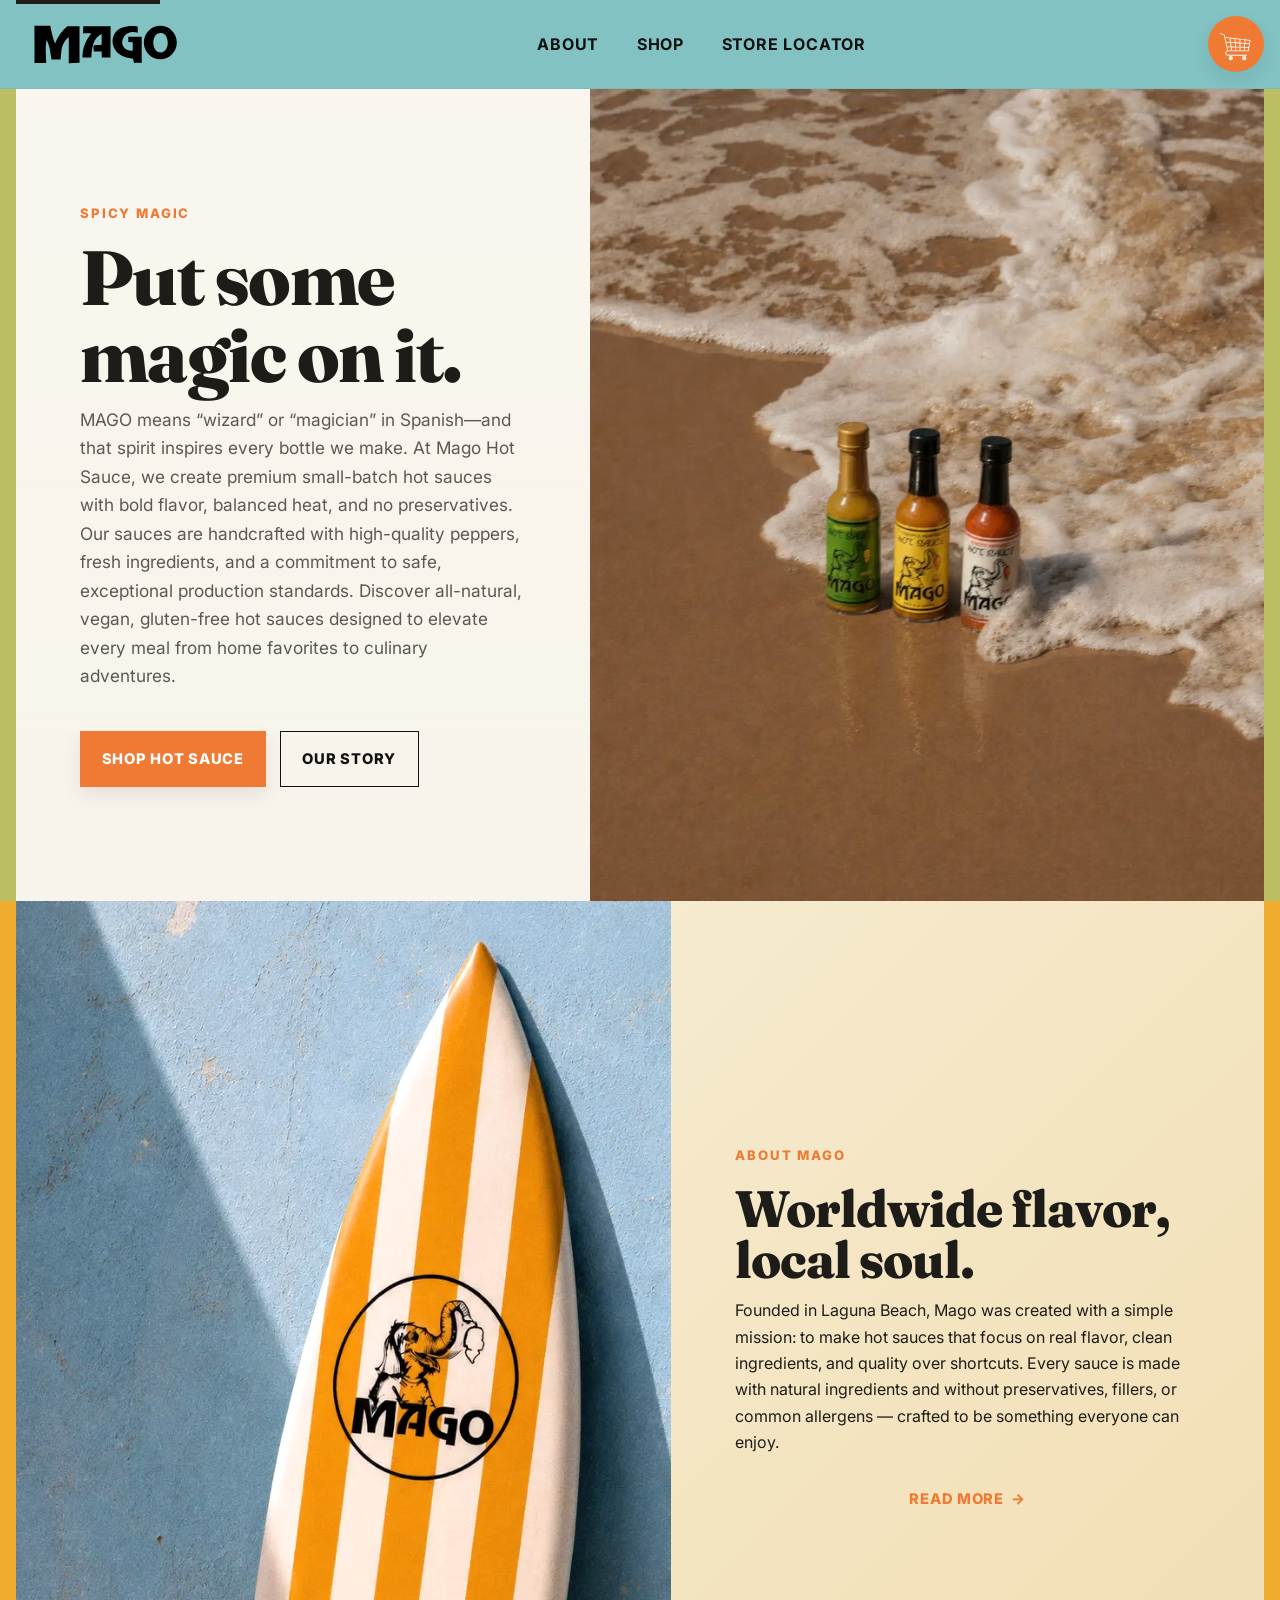
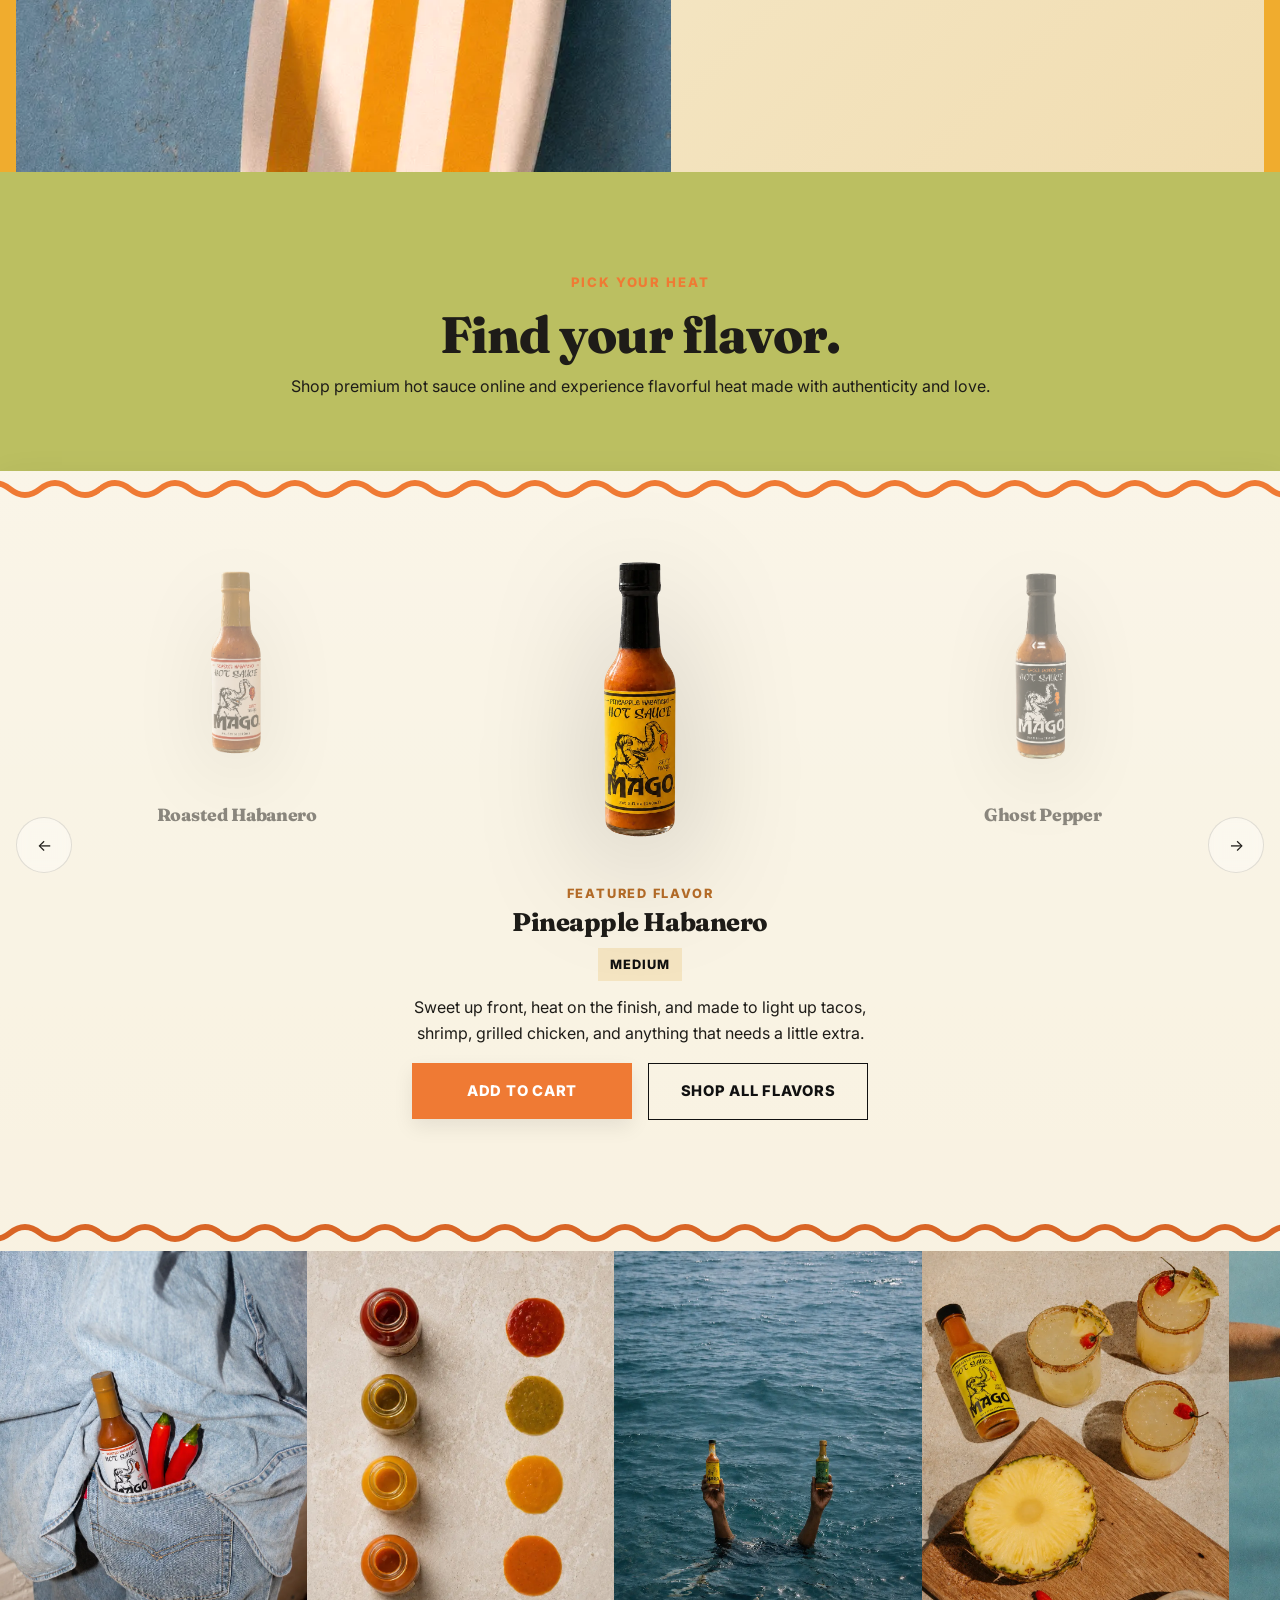
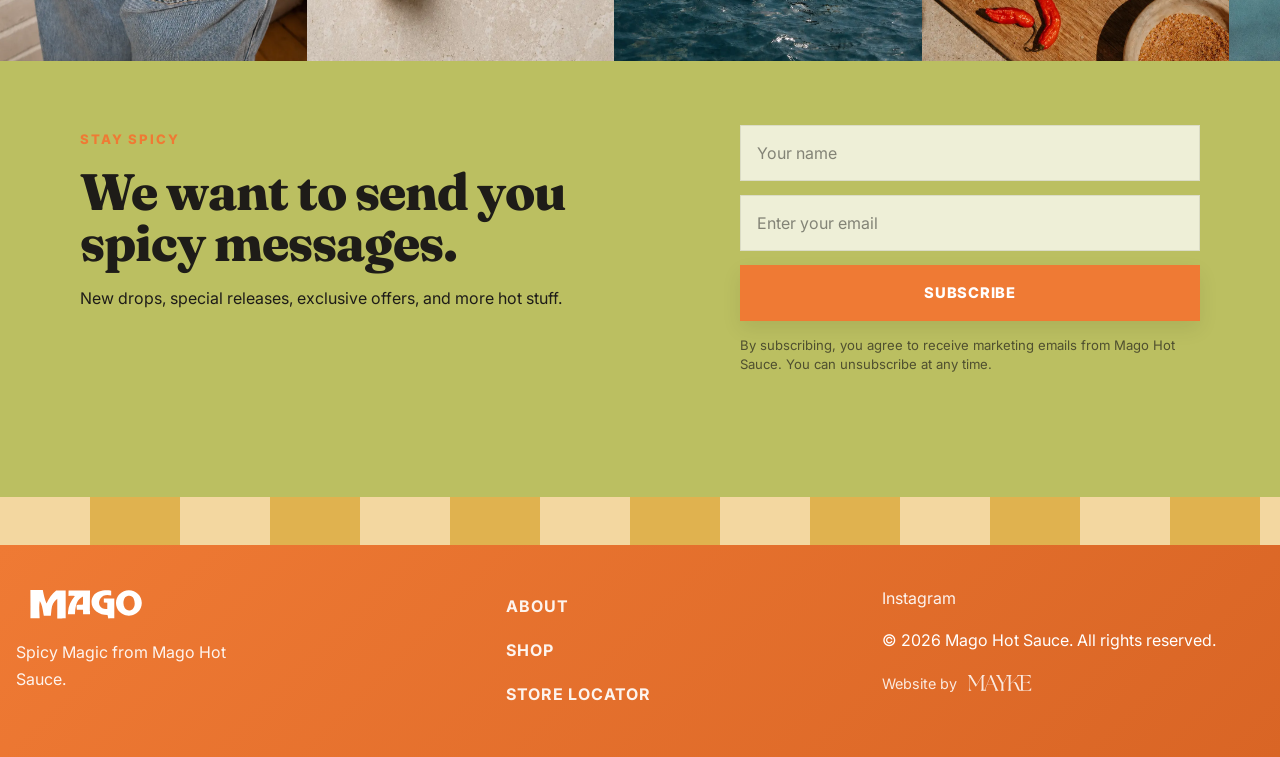
==== commit 90666084: "image file type updates" ====
--- a/index.html
+++ b/index.html
@@ -21,7 +21,7 @@
     <meta property="og:url" content="https://www.magohotsauce.com/" />
     <meta
       property="og:image"
-      content="https://www.magohotsauce.com/assets/images/mago-trio.webp"
+      content="https://www.magohotsauce.com/assets/images/pineapple-hero.webp"
     />
 
     <meta name="twitter:card" content="summary_large_image" />
@@ -32,11 +32,11 @@
     />
     <meta
       name="twitter:image"
-      content="https://www.magohotsauce.com/assets/images/mago-trio.webp"
+      content="https://www.magohotsauce.com/assets/images/pineapple-hero.webp"
     />
 
     <link rel="icon" href="assets/icons/mago-favicon.svg" />
-    <link rel="preload" as="image" href="assets/images/mago-trio.webp" />
+    <link rel="preload" as="image" href="assets/images/pineapple-hero.webp" />
     <link rel="stylesheet" href="assets/css/styles.css" />
 
     <script>
@@ -190,7 +190,7 @@
           <div class="hero-media">
             <div class="hero-carousel">
               <img
-                src="assets/images/trio-beach.jpg"
+                src="assets/images/trio-beach.webp"
                 alt="Mago Hot Sauce bottles with food"
                 class="hero-slide active"
                 width="720"
@@ -198,7 +198,7 @@
               />
 
               <img
-                src="assets/images/pineapple-hero.JPG"
+                src="assets/images/pineapple-hero.webp
                 alt="Mago Pineapple Hot Sauce"
                 class="hero-slide"
                 width="720"
@@ -206,7 +206,7 @@
               />
 
               <img
-                src="assets/images/mago-veg.JPG"
+                src="assets/images/mago-veg.webp"
                 alt="Mago Fresno Hot Sauce"
                 class="hero-slide"
                 width="720"
@@ -282,7 +282,7 @@
                   aria-label="View Roasted Habanero hot sauce"
                 >
                   <img
-                    src="assets/images/flavors/roasted-hab.png"
+                    src="assets/images/flavors/roasted-hab.webp"
                     alt="Bottle of Mago Roasted Habanero hot sauce"
                     width="260"
                     height="520"
@@ -301,7 +301,7 @@
                   aria-label="View Pineapple Habanero hot sauce"
                 >
                   <img
-                    src="assets/images/flavors/pine-hab.png"
+                    src="assets/images/flavors/pine-hab.webp"
                     alt="Bottle of Mago Pineapple Habanero hot sauce"
                     width="340"
                     height="680"
@@ -345,7 +345,7 @@
                   aria-label="View Ghost Pepper hot sauce"
                 >
                   <img
-                    src="assets/images/flavors/ghost-pep.png"
+                    src="assets/images/flavors/ghost-pep.webp"
                     alt="Bottle of Mago Ghost Pepper hot sauce"
                     width="260"
                     height="520"
@@ -372,67 +372,67 @@
           <div class="image-marquee-track">
             <!-- Original set -->
             <img
-              src="/assets/images/marquee/marquee-1.png"
+              src="/assets/images/marquee/marquee-1.webp"
               alt="Mago Hot Sauce lifestyle photo"
             />
             <img
-              src="/assets/images/marquee/marquee-6.PNG"
+              src="/assets/images/marquee/marquee-6.webp"
               alt="Mago Hot Sauce bottle and samples"
             />
             <img
-              src="/assets/images/marquee/marquee-2.PNG"
+              src="/assets/images/marquee/marquee-2.webp"
               alt="Mago Hot Sauce bottle photo"
             />
             <img
-              src="/assets/images/marquee/marquee-5.PNG"
+              src="/assets/images/marquee/marquee-5.webp"
               alt="Mago Hot Sauce lifestyle image"
             />
             <img
-              src="/assets/images/marquee/marquee-3.PNG"
+              src="/assets/images/marquee/marquee-3.webp"
               alt="Mago Hot Sauce food pairing"
             />
             <img
-              src="/assets/images/marquee/marquee-4.PNG"
+              src="/assets/images/marquee/marquee-4.webp"
               alt="Mago Hot Sauce product photo"
             />
             <img
-              src="/assets/images/marquee/marquee-7.JPG"
+              src="/assets/images/marquee/marquee-7.webp"
               alt="Mago Hot Sauce bottle in bag with peppers"
             />
 
             <!-- Duplicate set for seamless looping -->
             <img
-              src="/assets/images/marquee/marquee-1.png"
-              alt=""
-              aria-hidden="true"
-            />
-            <img
-              src="/assets/images/marquee/marquee-6.PNG"
-              alt=""
-              aria-hidden="true"
-            />
-            <img
-              src="/assets/images/marquee/marquee-2.PNG"
-              alt=""
-              aria-hidden="true"
-            />
-            <img
-              src="/assets/images/marquee/marquee-5.PNG"
-              alt=""
-              aria-hidden="true"
-            />
-            <img
-              src="/assets/images/marquee/marquee-3.PNG"
-              alt=""
-              aria-hidden="true"
-            />
-            <img
-              src="/assets/images/marquee/marquee-4.PNG"
-              alt=""
-              aria-hidden="true"
-            />
-            <img
-              src="/assets/images/marquee/marquee-7.JPG"
+              src="/assets/images/marquee/marquee-1.webp"
+              alt=""
+              aria-hidden="true"
+            />
+            <img
+              src="/assets/images/marquee/marquee-6.webp"
+              alt=""
+              aria-hidden="true"
+            />
+            <img
+              src="/assets/images/marquee/marquee-2.webp"
+              alt=""
+              aria-hidden="true"
+            />
+            <img
+              src="/assets/images/marquee/marquee-5.webp"
+              alt=""
+              aria-hidden="true"
+            />
+            <img
+              src="/assets/images/marquee/marquee-3.webp"
+              alt=""
+              aria-hidden="true"
+            />
+            <img
+              src="/assets/images/marquee/marquee-4.webp"
+              alt=""
+              aria-hidden="true"
+            />
+            <img
+              src="/assets/images/marquee/marquee-7.webp"
               alt=""
               aria-hidden="true"
             />
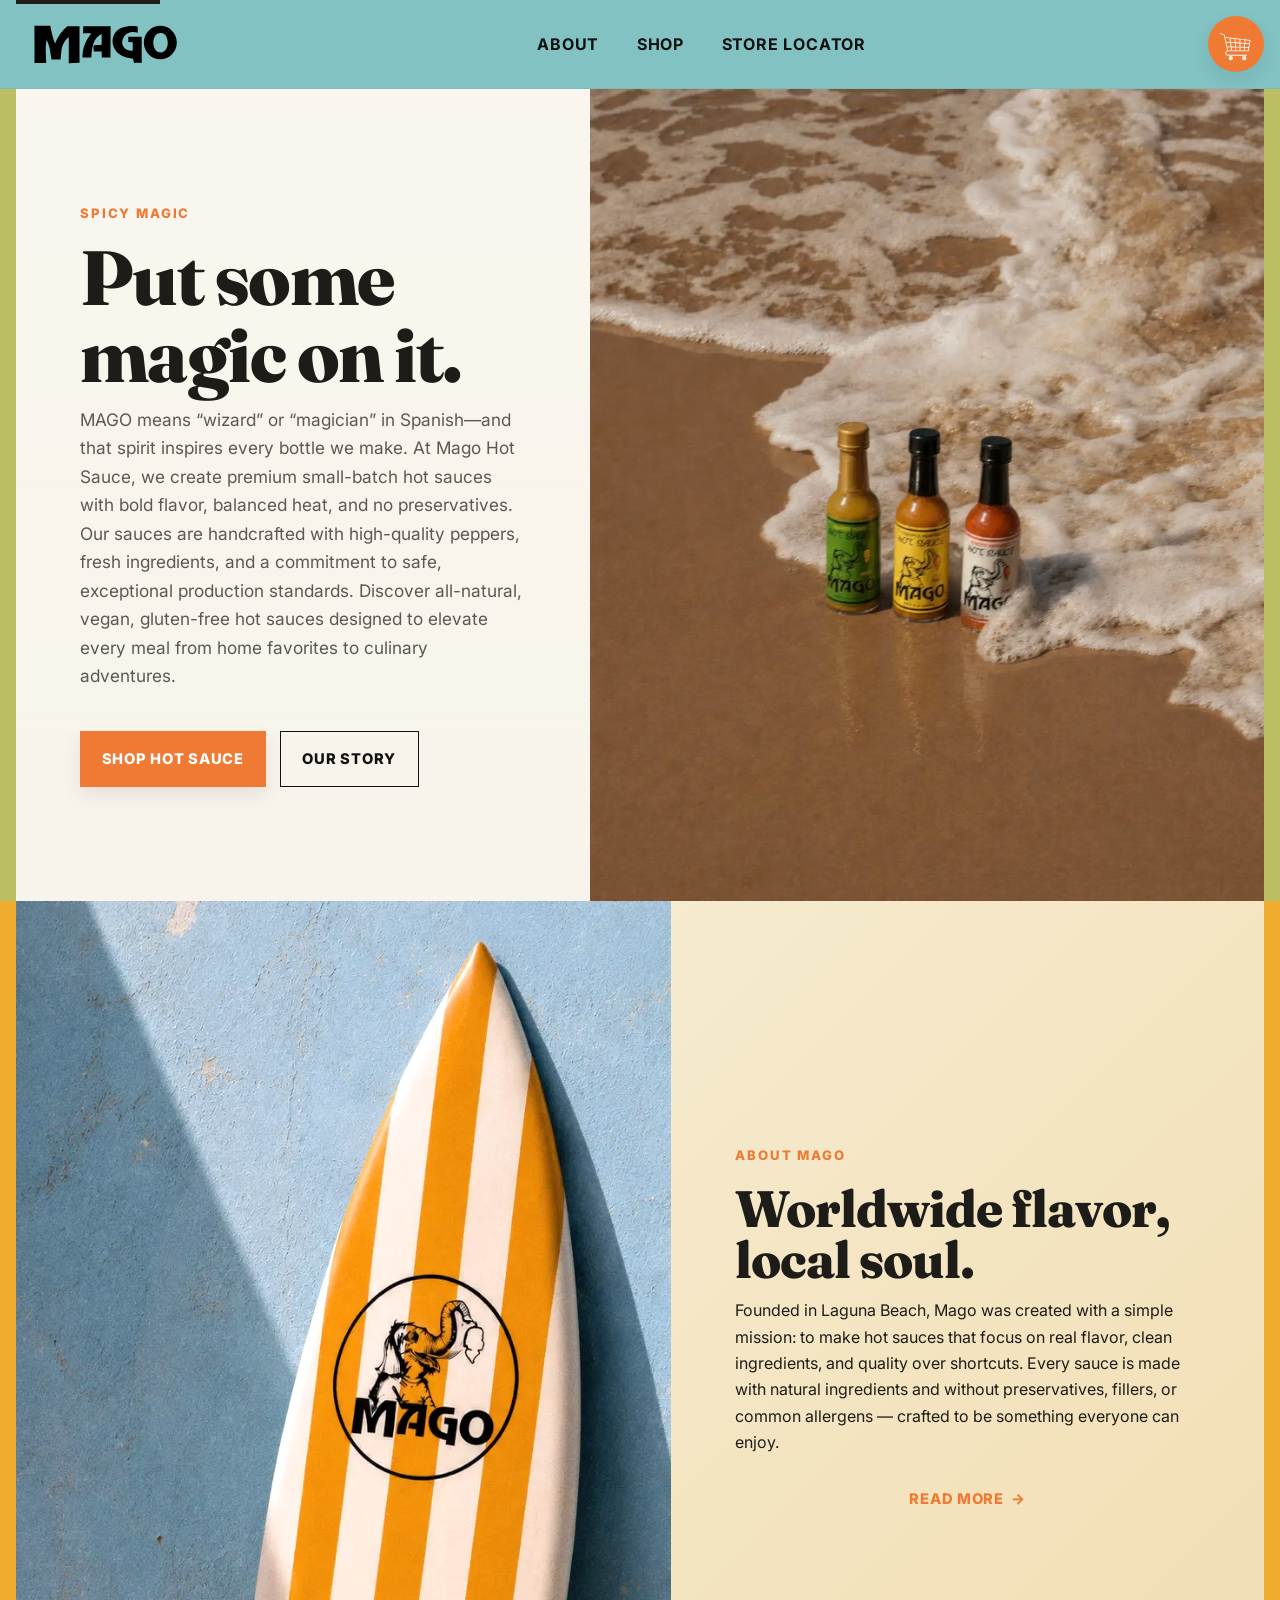
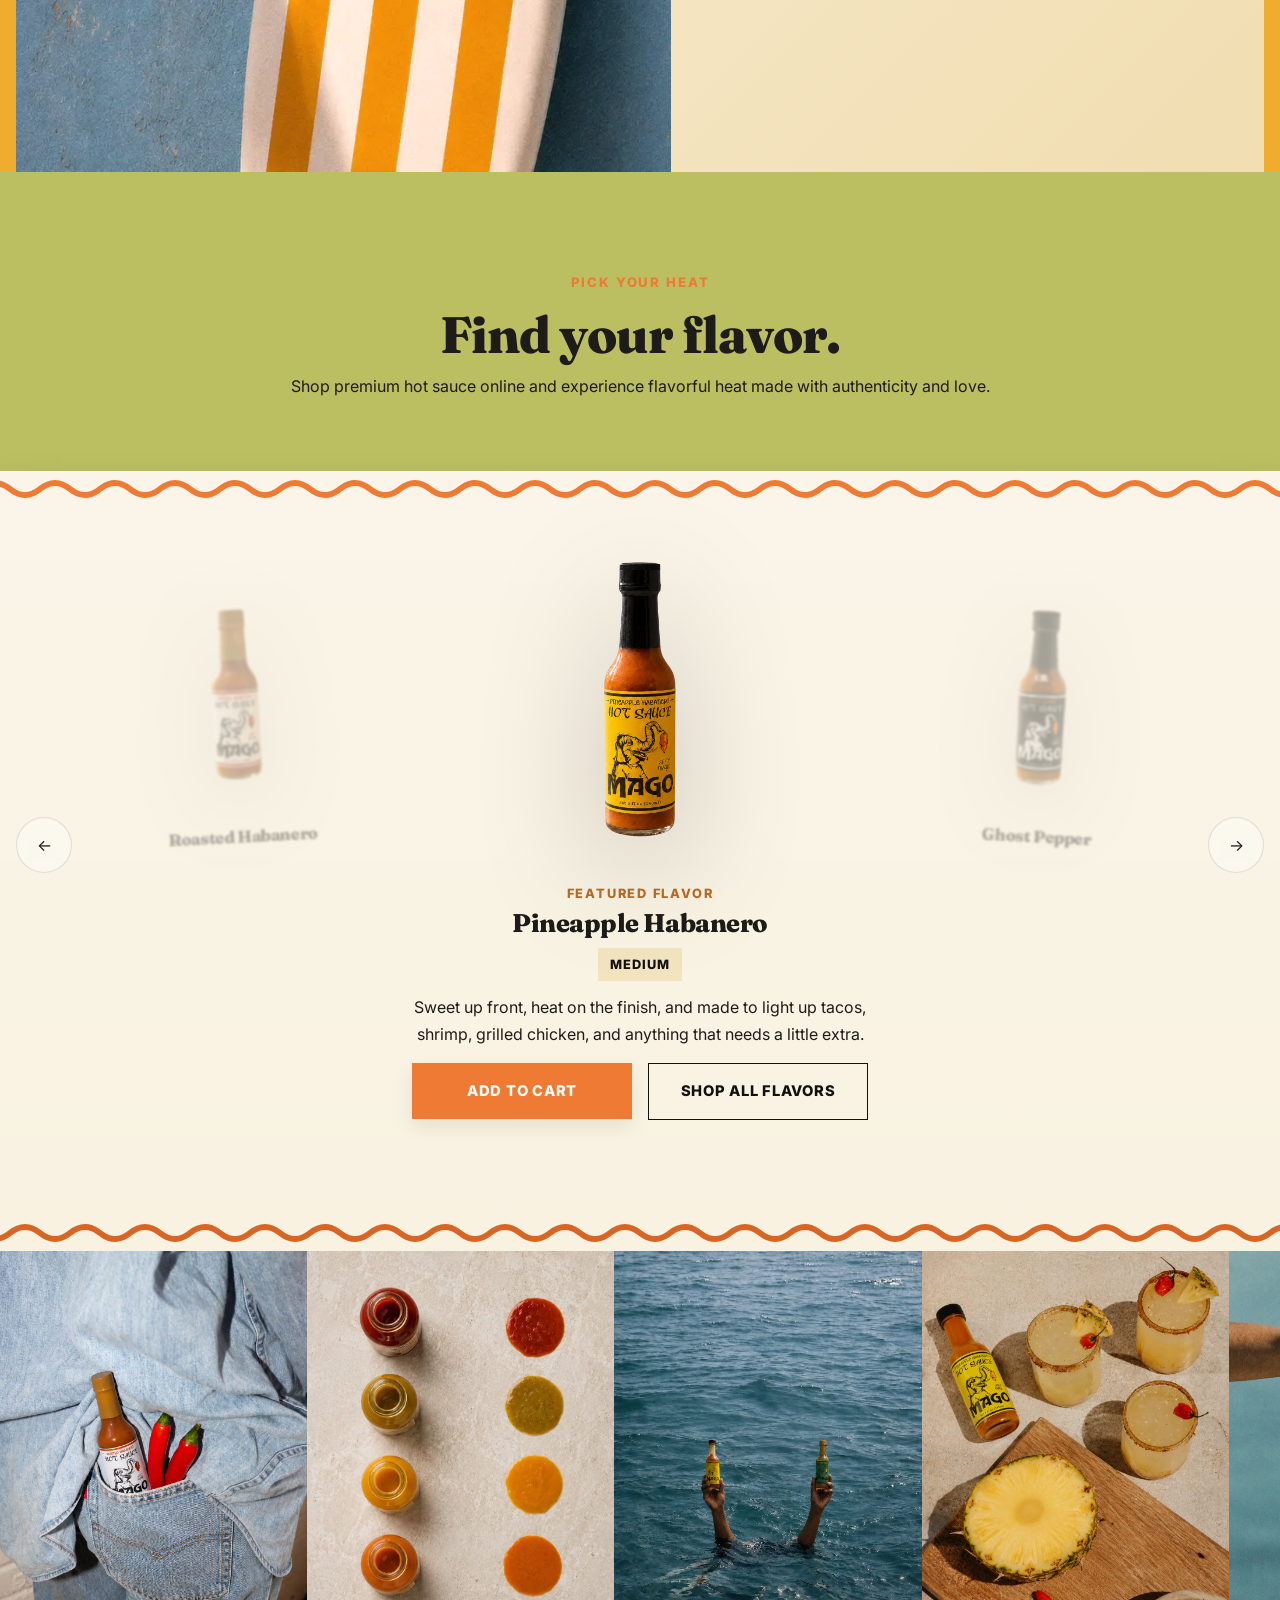
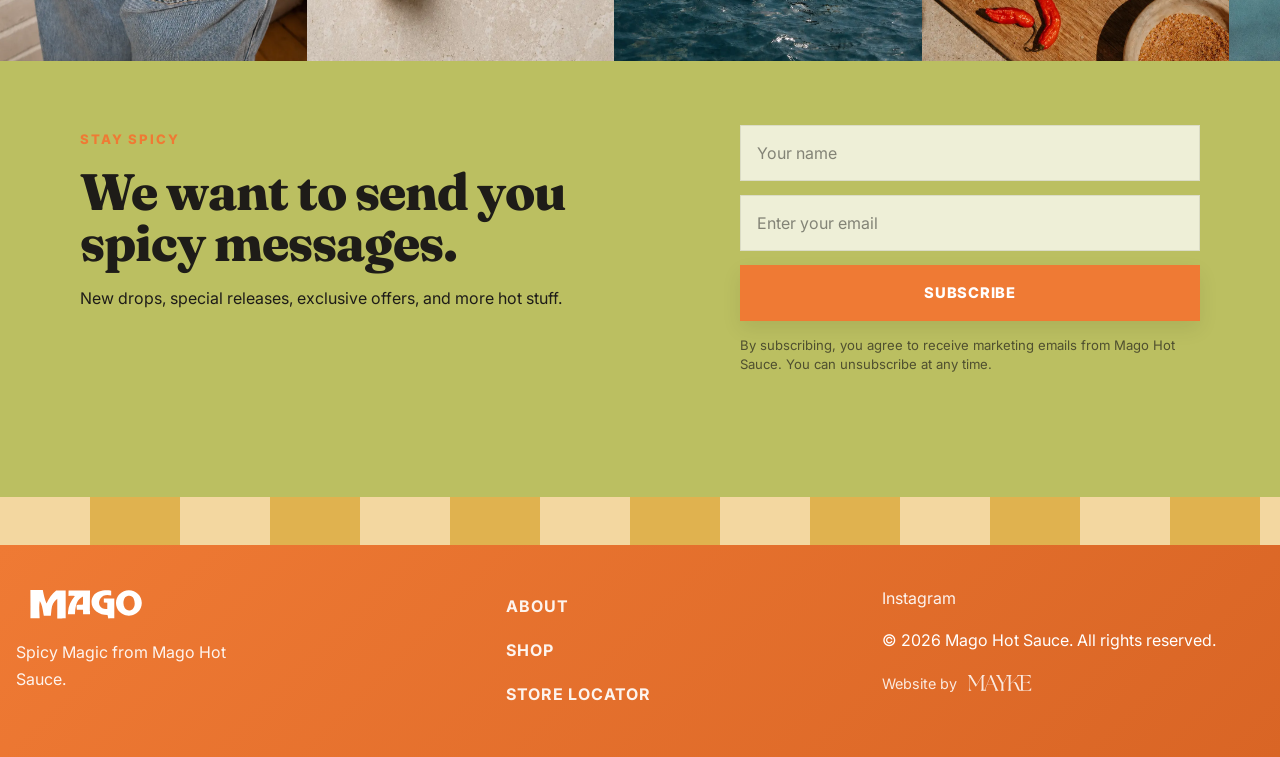
==== commit d287f94d: "flavor carousel update" ====
--- a/index.html
+++ b/index.html
@@ -198,7 +198,7 @@
               />
 
               <img
-                src="assets/images/pineapple-hero.webp
+                src="assets/images/pineapple-hero.webp"
                 alt="Mago Pineapple Hot Sauce"
                 class="hero-slide"
                 width="720"
@@ -335,6 +335,11 @@
                 </div>
               </article>
 
+              <div class="swipe-cue" aria-hidden="true">
+                <span>Swipe for more</span>
+                <span class="swipe-cue-arrow">→</span>
+              </div>
+
               <article
                 class="flavor-card flavor-card-side"
                 data-flavor="ghost-pepper"
--- a/assets/css/styles.css
+++ b/assets/css/styles.css
@@ -702,10 +702,13 @@
 
 .flavor-card {
   text-align: center;
+
   transition:
-    transform var(--transition),
-    opacity var(--transition),
-    filter var(--transition);
+    transform 520ms cubic-bezier(0.22, 1, 0.36, 1),
+    opacity 420ms ease,
+    filter 520ms ease;
+
+  will-change: transform, opacity, filter;
 }
 
 .flavor-card-link {
@@ -715,14 +718,23 @@
 }
 
 .flavor-card-side {
-  opacity: 0.5;
-  transform: translateY(-10px) scale(0.92);
+  opacity: 0.35;
+
+  transform: translateY(20px) scale(0.86) rotate(-3deg);
+
   padding-top: 1rem;
+
+  filter: blur(1px);
+}
+
+.flavor-card-side:last-child {
+  transform: translateY(20px) scale(0.86) rotate(3deg);
 }
 
 .flavor-card-side img {
   max-height: 540px;
   object-fit: contain;
+
   filter: drop-shadow(var(--shadow-bottle));
 }
 
@@ -735,7 +747,12 @@
   display: flex;
   flex-direction: column;
   align-items: center;
+
   min-height: 100%;
+
+  transform: translateY(0) scale(1);
+
+  animation: featuredSaucePop 520ms cubic-bezier(0.22, 1, 0.36, 1);
 }
 
 .flavor-card-featured .flavor-card-link {
@@ -747,8 +764,12 @@
 .flavor-card-featured img {
   max-height: 760px;
   object-fit: contain;
+
   filter: drop-shadow(0 30px 60px rgba(0, 0, 0, 0.22));
-  transition: transform var(--transition);
+
+  transition: transform 420ms ease;
+
+  animation: bottleFloatIn 620ms cubic-bezier(0.22, 1, 0.36, 1);
 }
 
 .flavor-card-featured:hover img {
@@ -759,6 +780,34 @@
   max-width: 540px;
   margin-top: 0.5rem;
   text-align: center;
+}
+
+@keyframes featuredSaucePop {
+  0% {
+    opacity: 0;
+    transform: translateY(24px) scale(0.94);
+    filter: blur(3px);
+  }
+
+  100% {
+    opacity: 1;
+    transform: translateY(0) scale(1);
+    filter: blur(0);
+  }
+}
+
+@keyframes bottleFloatIn {
+  0% {
+    transform: translateY(28px) rotate(-2deg) scale(0.96);
+  }
+
+  60% {
+    transform: translateY(-8px) rotate(1deg) scale(1.02);
+  }
+
+  100% {
+    transform: translateY(0) rotate(0) scale(1);
+  }
 }
 
 .flavor-kicker {
@@ -777,6 +826,7 @@
   gap: 1rem;
   flex-wrap: wrap;
   margin-top: 1rem;
+  margin-bottom: 2.5rem;
 }
 
 .carousel-actions .shopify-button-wrapper,
@@ -787,6 +837,57 @@
 .carousel-actions .shopify-button-wrapper {
   min-height: 56px;
   margin-top: 0;
+}
+
+.swipe-cue {
+  display: none;
+}
+
+@media (max-width: 860px) {
+  .swipe-cue {
+    display: flex;
+    align-items: center;
+    justify-content: center;
+    gap: 0.45rem;
+
+    margin: 1.25rem 0 2rem;
+
+    font-size: 0.78rem;
+    font-weight: 800;
+    letter-spacing: 0.12em;
+    text-transform: uppercase;
+
+    color: var(--color-rust);
+
+    animation: swipeCuePulse 1.8s ease-in-out infinite;
+  }
+
+  .swipe-cue-arrow {
+    display: inline-block;
+    animation: swipeCueArrow 1.2s ease-in-out infinite;
+  }
+}
+
+@keyframes swipeCuePulse {
+  0%,
+  100% {
+    opacity: 0.55;
+  }
+
+  50% {
+    opacity: 1;
+  }
+}
+
+@keyframes swipeCueArrow {
+  0%,
+  100% {
+    transform: translateX(0);
+  }
+
+  50% {
+    transform: translateX(6px);
+  }
 }
 
 /* product grid */
@@ -1632,6 +1733,26 @@
     }
   }
 
+  .hero-media {
+    width: 100%;
+    min-height: 460px;
+    height: 460px;
+  }
+
+  .hero-carousel {
+    width: 100%;
+    height: 100%;
+    min-height: 460px;
+  }
+
+  .hero-slide {
+    display: block;
+    width: 100%;
+    height: 100%;
+    min-height: 460px;
+    object-fit: cover;
+  }
+
   .hero-grid,
   .page-hero-inner,
   .section-grid,
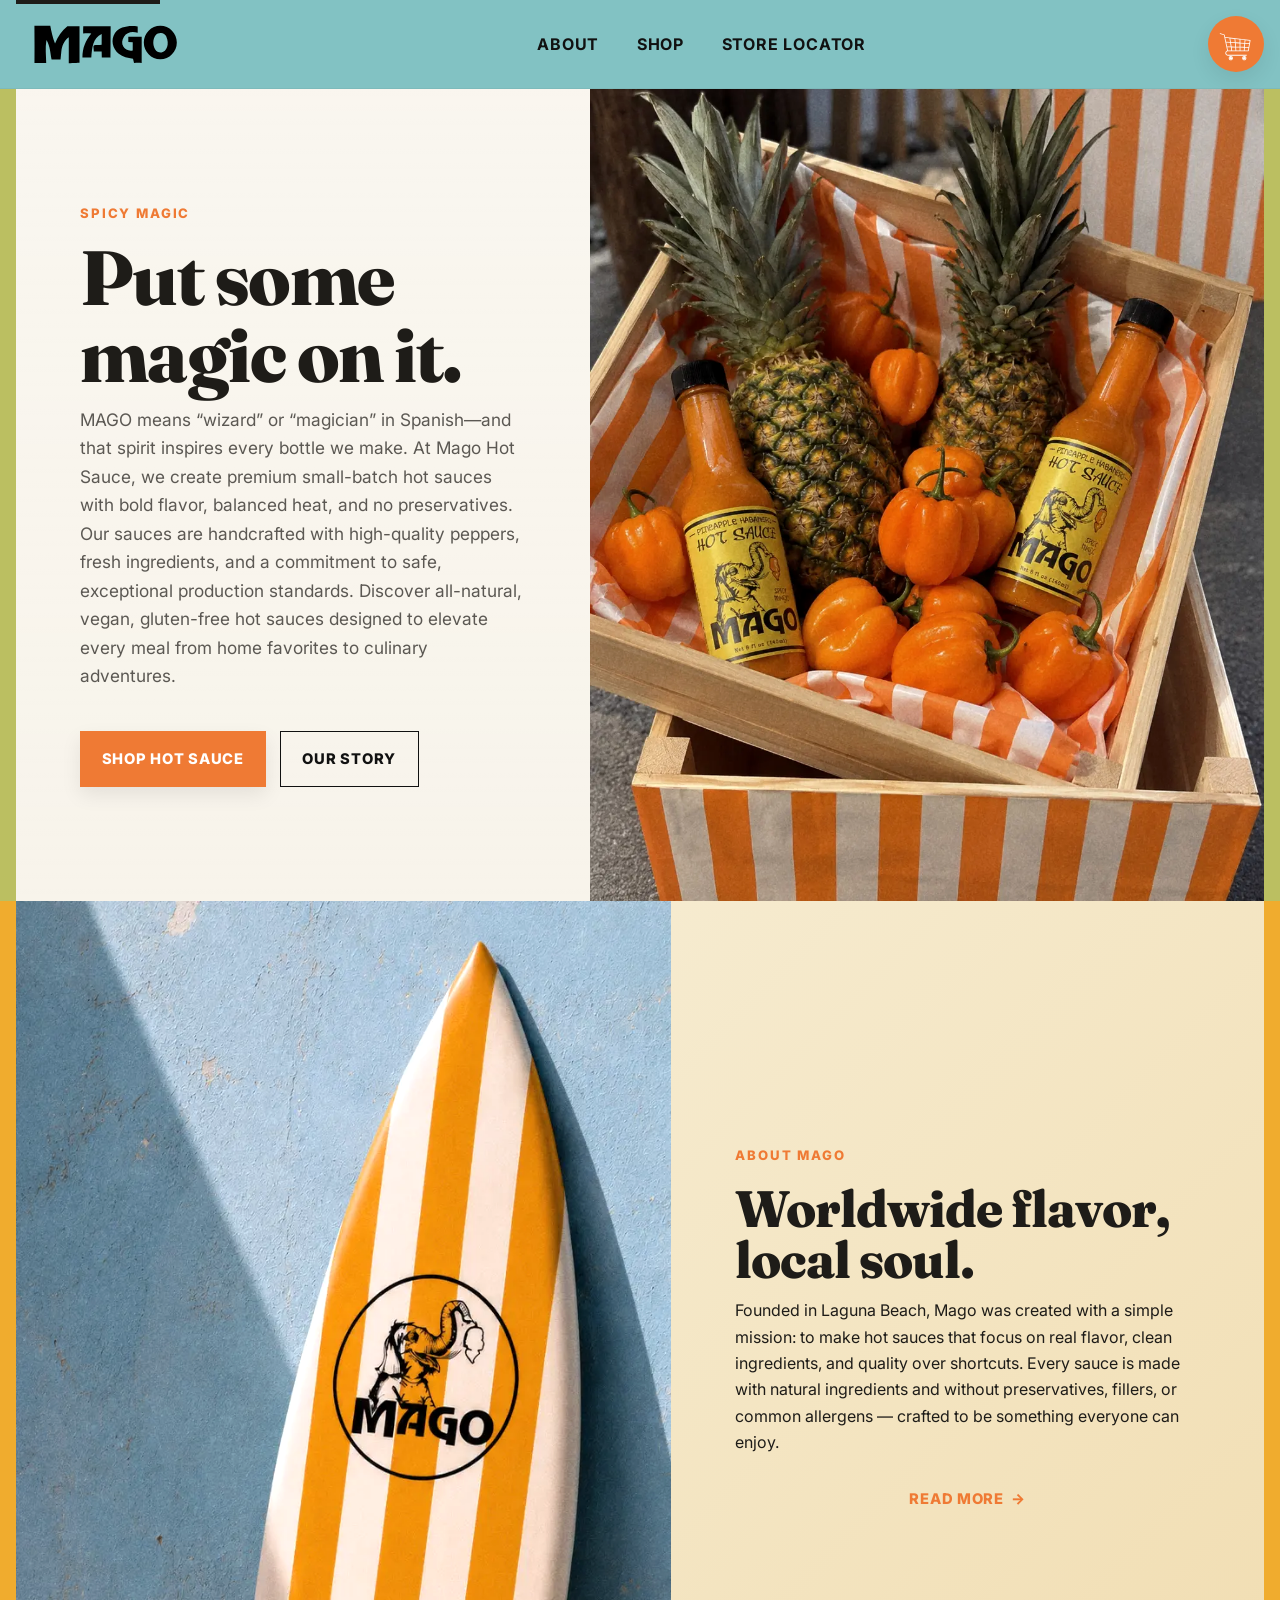
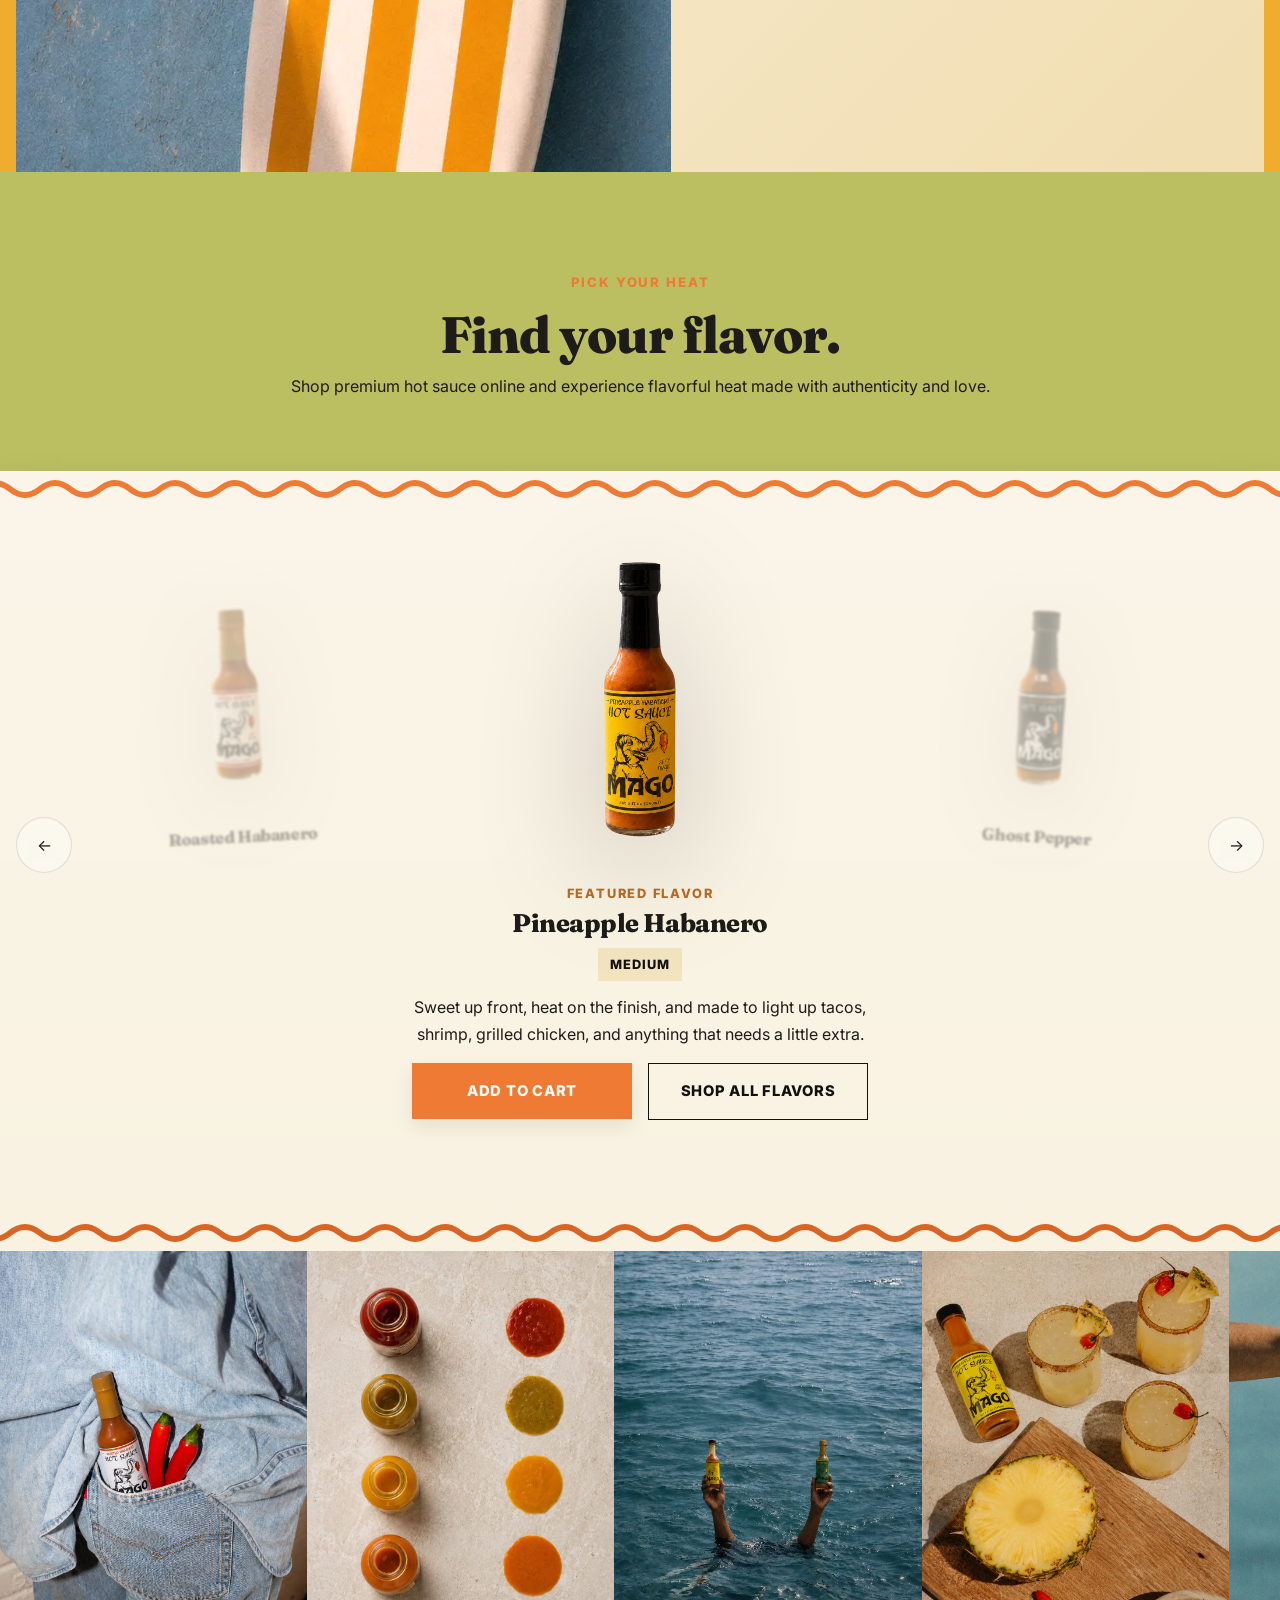
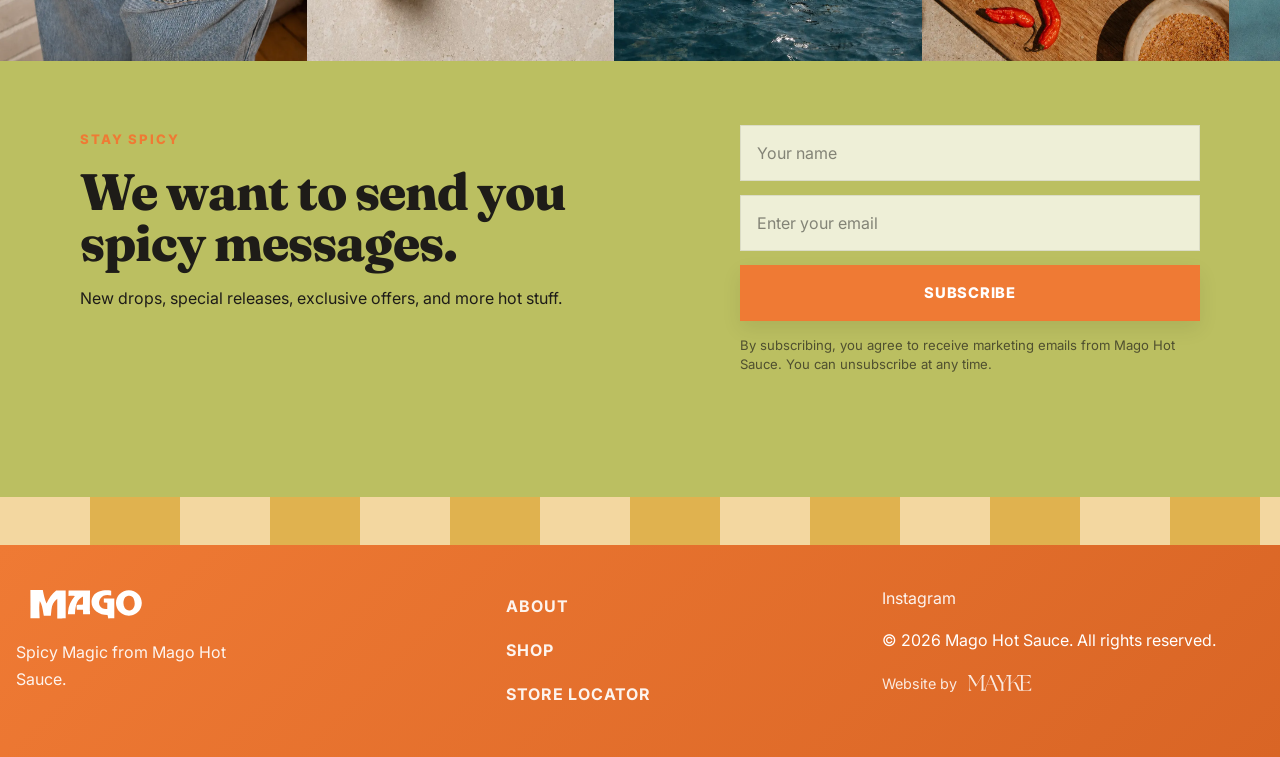
==== commit f0c8f361: "carousel and copy update" ====
--- a/index.html
+++ b/index.html
@@ -190,7 +190,7 @@
           <div class="hero-media">
             <div class="hero-carousel">
               <img
-                src="assets/images/trio-beach.webp"
+                src="assets/images/pineapple-hero.webp"
                 alt="Mago Hot Sauce bottles with food"
                 class="hero-slide active"
                 width="720"
@@ -198,7 +198,7 @@
               />
 
               <img
-                src="assets/images/pineapple-hero.webp"
+                src="assets/images/trio-beach.webp"
                 alt="Mago Pineapple Hot Sauce"
                 class="hero-slide"
                 width="720"
@@ -335,11 +335,6 @@
                 </div>
               </article>
 
-              <div class="swipe-cue" aria-hidden="true">
-                <span>Swipe for more</span>
-                <span class="swipe-cue-arrow">→</span>
-              </div>
-
               <article
                 class="flavor-card flavor-card-side"
                 data-flavor="ghost-pepper"
--- a/assets/css/styles.css
+++ b/assets/css/styles.css
@@ -839,57 +839,6 @@
   margin-top: 0;
 }
 
-.swipe-cue {
-  display: none;
-}
-
-@media (max-width: 860px) {
-  .swipe-cue {
-    display: flex;
-    align-items: center;
-    justify-content: center;
-    gap: 0.45rem;
-
-    margin: 1.25rem 0 2rem;
-
-    font-size: 0.78rem;
-    font-weight: 800;
-    letter-spacing: 0.12em;
-    text-transform: uppercase;
-
-    color: var(--color-rust);
-
-    animation: swipeCuePulse 1.8s ease-in-out infinite;
-  }
-
-  .swipe-cue-arrow {
-    display: inline-block;
-    animation: swipeCueArrow 1.2s ease-in-out infinite;
-  }
-}
-
-@keyframes swipeCuePulse {
-  0%,
-  100% {
-    opacity: 0.55;
-  }
-
-  50% {
-    opacity: 1;
-  }
-}
-
-@keyframes swipeCueArrow {
-  0%,
-  100% {
-    transform: translateX(0);
-  }
-
-  50% {
-    transform: translateX(6px);
-  }
-}
-
 /* product grid */
 
 .products-section {
@@ -1795,13 +1744,38 @@
   }
 
   .flavor-carousel {
-    grid-template-columns: 1fr;
+    grid-template-columns: 0.58fr 1fr 0.58fr;
+    gap: 0.25rem;
     min-height: auto;
-    padding: 2rem 1.25rem 1rem;
+    padding: 2rem 0.25rem 1rem;
+    overflow: hidden;
   }
 
   .flavor-card-side {
+    display: block;
+    opacity: 0.35;
+    padding-top: 3rem;
+    transform: translateY(6px) scale(0.9);
+  }
+
+  .flavor-card-side:first-child {
+    transform: translateX(-30%) translateY(6px) scale(0.9) rotate(-3deg);
+  }
+
+  .flavor-card-side:last-child {
+    transform: translateX(30%) translateY(6px) scale(0.9) rotate(3deg);
+  }
+
+  .flavor-card-side img {
+    max-height: 360px;
+  }
+
+  .flavor-card-side h3 {
     display: none;
+  }
+
+  .flavor-card-featured img {
+    max-height: 480px;
   }
 
   .flavor-card-featured img {
@@ -1907,6 +1881,37 @@
   .page-hero-media img,
   .section-media img {
     min-height: 320px;
+  }
+}
+
+@media (max-width: 860px) {
+  .flavor-card-content {
+    width: 100vw;
+    max-width: none;
+
+    margin-left: calc(50% - 50vw);
+    margin-right: calc(50% - 50vw);
+
+    padding-inline: 1rem;
+  }
+
+  .flavor-card-content p {
+    max-width: none;
+  }
+
+  .carousel-actions {
+    width: 100vw;
+
+    margin-left: calc(50% - 50vw);
+    margin-right: calc(50% - 50vw);
+
+    padding-inline: 1rem;
+  }
+
+  .carousel-actions .btn,
+  .carousel-actions .shopify-button-wrapper {
+    width: 100%;
+    max-width: none;
   }
 }
 
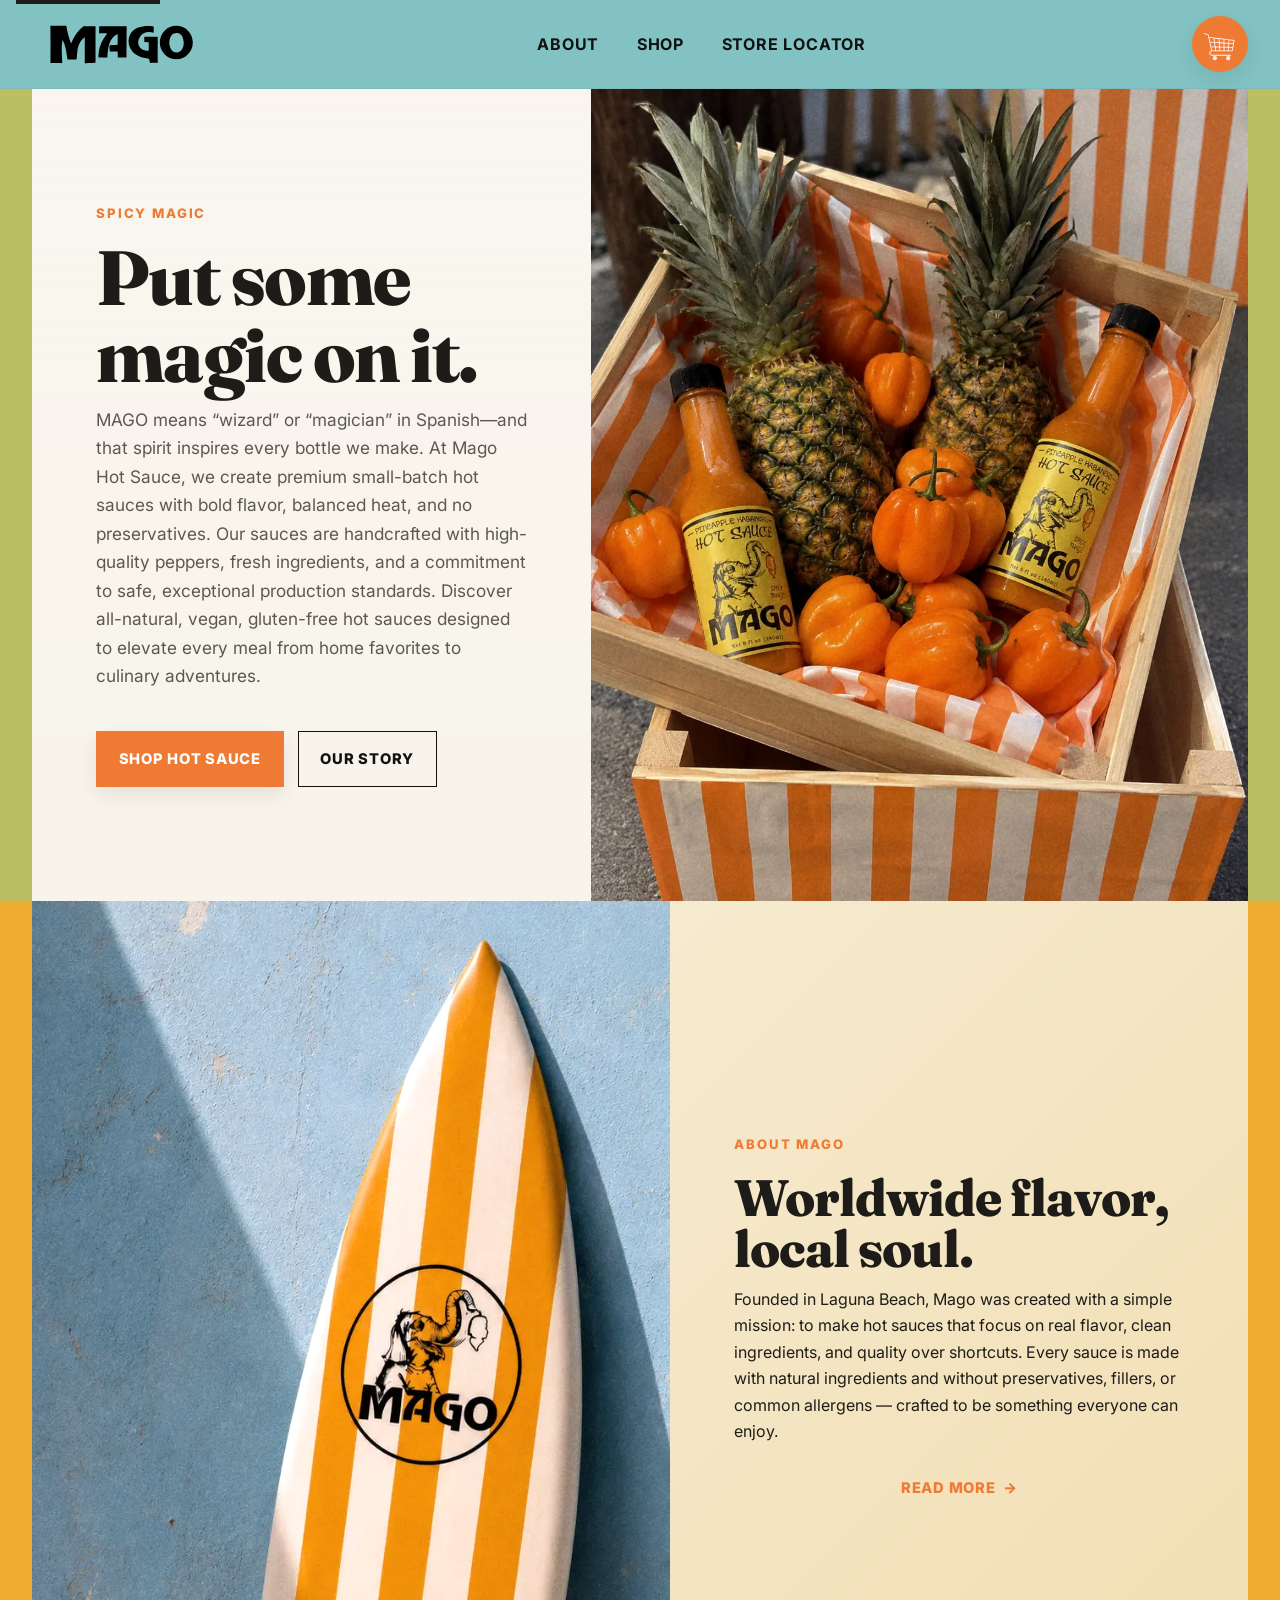
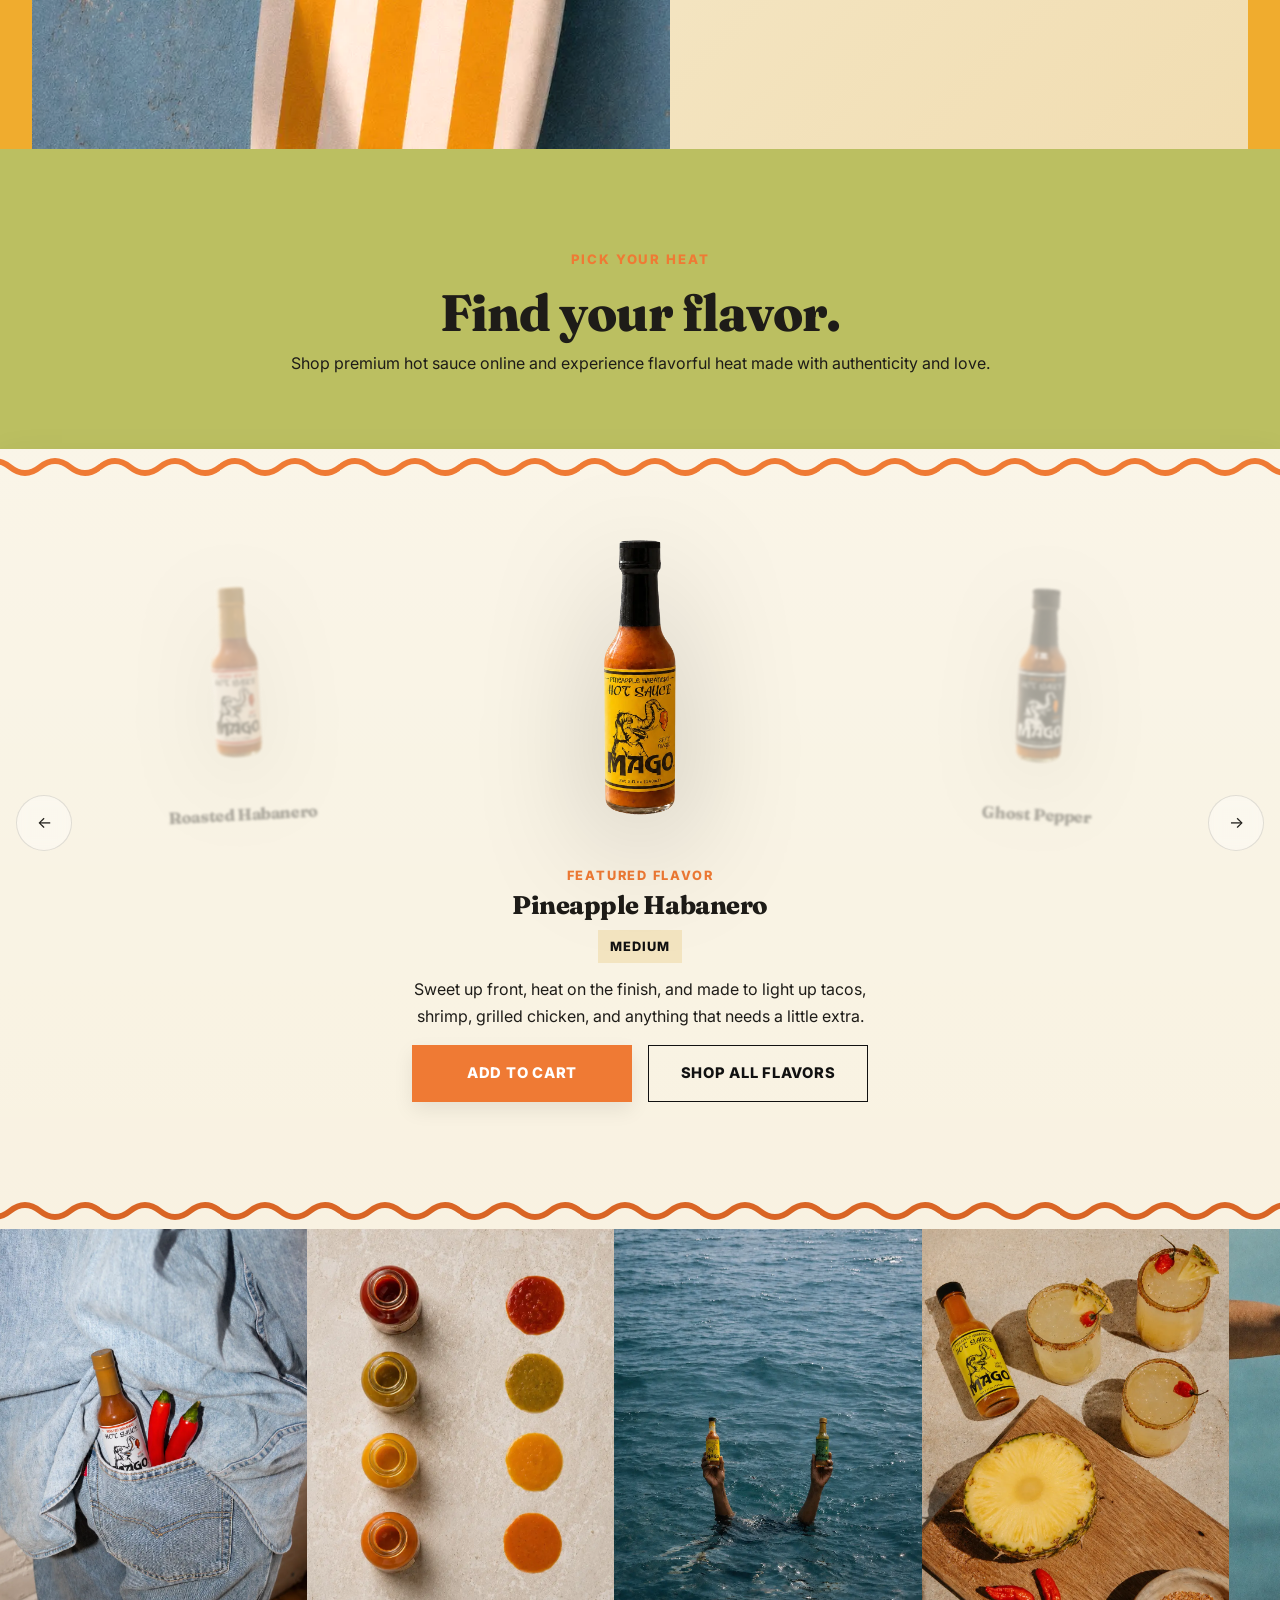
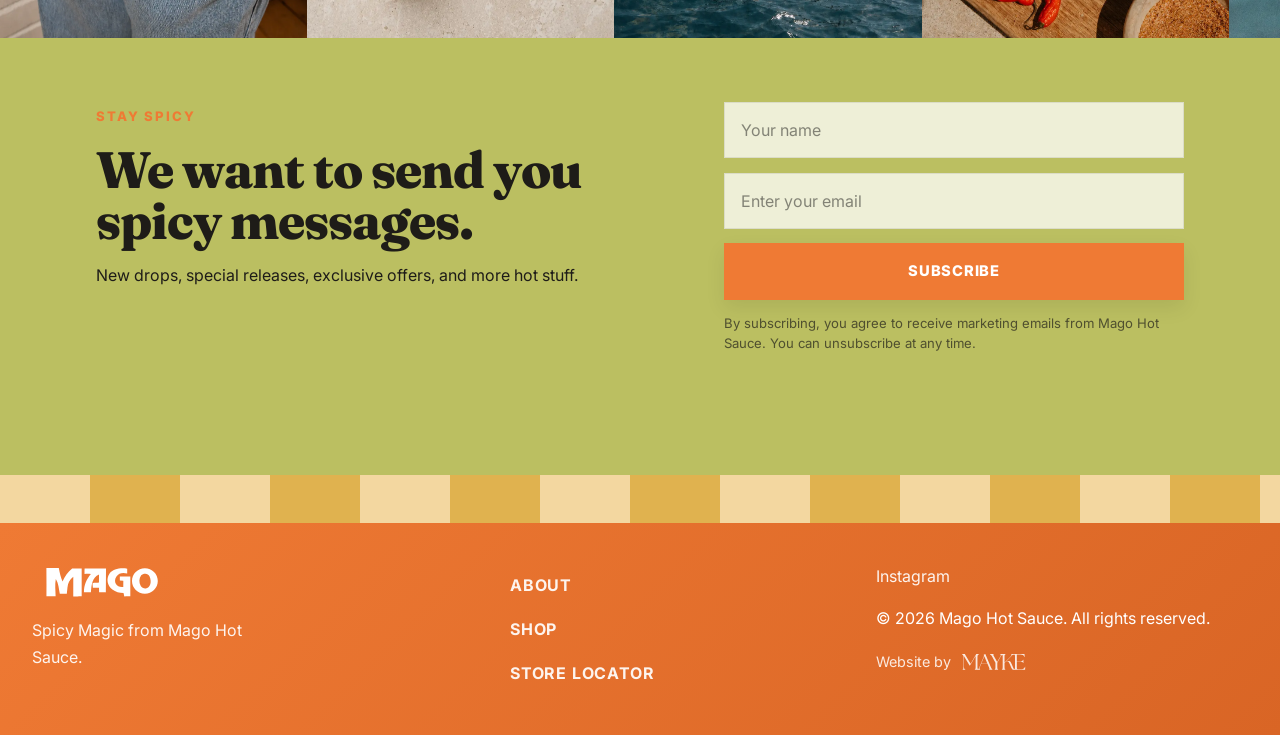
==== commit f64bd2f3: "newsletter update" ====
--- a/index.html
+++ b/index.html
@@ -460,6 +460,7 @@
             </div>
 
             <form class="newsletter-form" id="newsletter-form" novalidate>
+              <input type="hidden" name="formStarted" id="formStarted" />
               <input
                 type="text"
                 id="newsletter-name"
--- a/assets/css/styles.css
+++ b/assets/css/styles.css
@@ -1,21 +1,30 @@
 @import url("https://fonts.googleapis.com/css2?family=Fraunces:opsz,wght@9..144,700;9..144,800&family=Inter:wght@400;500;600;700;800&display=swap");
 
-/* variables */
+/* =========================================
+   VARIABLES
+========================================= */
 
 :root {
-  --color-bg: hsl(31, 79%, 59%);
-  --color-surface: #e9dfc8;
-  --color-surface-2: #d9cfb7;
-  --color-text: #1c1b18;
-  --color-text-soft: rgba(28, 27, 24, 0.72);
-  --color-mustard: #d47d20;
-  --color-olive: #5f6b2a;
-  --color-rust: #b55428;
-  --color-rust-dark: #7c3716;
-  --color-charcoal: #232321;
+  --color-bg: #e0b24f;
+  --color-surface: #f3e1b6;
+  --color-surface-2: #ecd29a;
+  --color-text: #1e1c18;
+  --color-text-soft: rgba(30, 28, 24, 0.72);
+  --color-mustard: #e0b24f;
+  --color-olive: #b76d28;
+  --color-rust: #ef7a34;
+  --color-rust-dark: #d86524;
+  --color-charcoal: #181818;
   --color-white: #ffffff;
-  --color-border: rgba(28, 27, 24, 0.12);
-  --color-border-light: rgba(28, 27, 24, 0.06);
+  --color-border: rgba(30, 28, 24, 0.08);
+  --color-border-light: rgba(30, 28, 24, 0.04);
+
+  --bg-striped-a: #f3d7a0;
+  --bg-striped-b: #e0b24f;
+  --bg-main: rgb(187, 191, 97);
+  --bg-header: rgb(130, 194, 195);
+  --bg-hero-copy: #f8f4eb;
+  --bg-flavor: #f8f1df;
 
   --shadow-sm: 0 8px 20px rgba(0, 0, 0, 0.08);
   --shadow-md: 0 18px 40px rgba(0, 0, 0, 0.12);
@@ -32,7 +41,9 @@
   --transition: 220ms ease;
 }
 
-/* reset */
+/* =========================================
+   RESET / BASE
+========================================= */
 
 *,
 *::before,
@@ -41,18 +52,35 @@
 }
 
 html {
+  min-height: 100%;
   scroll-behavior: smooth;
 }
 
 body {
+  min-height: 100vh;
   margin: 0;
+  display: flex;
+  flex-direction: column;
   font-family: var(--font-body);
   font-size: 16px;
   line-height: 1.65;
   color: var(--color-text);
-  background: var(--color-bg);
+  background: repeating-linear-gradient(
+    90deg,
+    var(--bg-striped-a) 0,
+    var(--bg-striped-a) 90px,
+    var(--bg-striped-b) 90px,
+    var(--bg-striped-b) 180px
+  );
   -webkit-font-smoothing: antialiased;
   text-rendering: optimizeLegibility;
+}
+
+main {
+  flex: 1;
+  overflow: clip;
+  background: var(--bg-main);
+  backdrop-filter: blur(4px);
 }
 
 img,
@@ -82,30 +110,18 @@
   cursor: pointer;
 }
 
-main {
-  overflow: clip;
-}
-
-html,
-body {
-  min-height: 100%;
-}
-
-body {
-  min-height: 100vh;
-  display: flex;
-  flex-direction: column;
-}
-
-main {
-  flex: 1;
-  overflow: clip;
-}
-
-/* layout */
+ul,
+ol {
+  margin: 0;
+  padding: 0;
+}
+
+/* =========================================
+   LAYOUT
+========================================= */
 
 .container {
-  width: max(100% - clamp(2rem, 5vw, 1rem), var(--container));
+  width: min(100% - clamp(2rem, 5vw, 4rem), var(--container));
   margin-inline: auto;
 }
 
@@ -115,10 +131,21 @@
 }
 
 .section {
+  position: relative;
+  z-index: 1;
   padding: 6rem 0;
 }
 
-/* accessibility */
+section.full-bleed {
+  width: 100%;
+  margin: 0;
+  padding-left: 0;
+  padding-right: 0;
+}
+
+/* =========================================
+   ACCESSIBILITY
+========================================= */
 
 .sr-only {
   position: absolute;
@@ -146,85 +173,9 @@
   top: 1rem;
 }
 
-/* full bleed */
-
-section.full-bleed {
-  width: 100%;
-  margin: 0;
-  padding-left: 0;
-  padding-right: 0;
-}
-
-.hero.full-bleed .hero-grid {
-  width: 100%;
-  max-width: none;
-}
-
-.hero.full-bleed .hero-copy {
-  padding-left: clamp(1.25rem, 5vw, 5rem);
-  padding-right: clamp(1.25rem, 5vw, 5rem);
-}
-
-.hero.full-bleed .hero-media img {
-  width: 100%;
-  height: 100%;
-  object-fit: cover;
-}
-
-.about-preview.full-bleed {
-  padding-top: 0;
-  padding-bottom: 0;
-}
-
-.about-preview.full-bleed .container {
-  width: 100%;
-  max-width: none;
-  padding-left: 0;
-  padding-right: 0;
-}
-
-.about-preview.full-bleed .section-grid {
-  grid-template-columns: 1.05fr 0.95fr;
-  width: 100%;
-  max-width: none;
-  gap: 0;
-}
-
-.about-preview.full-bleed .section-copy {
-  padding: 4rem clamp(1.25rem, 5vw, 5rem);
-  max-width: none;
-}
-
-.about-preview.full-bleed .section-media img {
-  width: 100%;
-  height: 100%;
-  min-height: 720px;
-  object-fit: cover;
-}
-
-.final-cta.full-bleed {
-  padding-left: 0;
-  padding-right: 0;
-  padding-bottom: 0;
-}
-
-.final-cta.full-bleed .container {
-  width: 100%;
-  max-width: none;
-  padding-left: 0;
-  padding-right: 0;
-}
-
-.final-cta.full-bleed .final-cta-inner {
-  width: 100%;
-  max-width: none;
-  border-left: 0;
-  border-right: 0;
-  padding-left: clamp(1.25rem, 5vw, 5rem);
-  padding-right: clamp(1.25rem, 5vw, 5rem);
-}
-
-/* typography */
+/* =========================================
+   TYPOGRAPHY
+========================================= */
 
 h1,
 h2,
@@ -259,20 +210,20 @@
   margin: 0 0 1rem;
 }
 
-ul,
-ol {
-  margin: 0;
-  padding: 0;
-}
-
-.eyebrow {
+.eyebrow,
+.flavor-kicker {
   display: inline-block;
   margin-bottom: 1rem;
   font-size: 0.82rem;
   font-weight: 800;
   letter-spacing: 0.14em;
   text-transform: uppercase;
-  color: var(--color-olive);
+  color: var(--color-rust);
+}
+
+.flavor-kicker {
+  margin-bottom: 0.4rem;
+  font-size: 0.8rem;
 }
 
 .section-header {
@@ -281,7 +232,9 @@
   text-align: center;
 }
 
-/* buttons */
+/* =========================================
+   BUTTONS
+========================================= */
 
 .btn {
   display: inline-flex;
@@ -311,7 +264,7 @@
 button:focus-visible,
 input:focus-visible,
 a:focus-visible {
-  outline: 3px solid rgba(123, 58, 44, 0.22);
+  outline: 3px solid rgba(239, 122, 52, 0.28);
   outline-offset: 3px;
 }
 
@@ -326,14 +279,14 @@
 }
 
 .btn-secondary {
-  color: var(--color-text);
+  color: #111;
   background: transparent;
-  border-color: var(--color-text);
+  border-color: #111;
 }
 
 .btn-secondary:hover {
   color: var(--color-white);
-  background: var(--color-charcoal);
+  background: #111;
 }
 
 .btn-text {
@@ -356,15 +309,17 @@
   transform: translateX(4px);
 }
 
-/* header */
+/* =========================================
+   HEADER
+========================================= */
 
 .site-header {
   position: sticky;
   top: 0;
   z-index: 100;
-  background: rgba(243, 239, 232, 0.9);
-  backdrop-filter: blur(12px);
-  border-bottom: 1px solid var(--color-border-light);
+  background: var(--bg-header);
+  backdrop-filter: blur(10px);
+  border-bottom: 1px solid rgba(0, 0, 0, 0.04);
 }
 
 .header-inner {
@@ -411,17 +366,25 @@
     background-color var(--transition);
 }
 
+.nav-list a {
+  color: #111;
+}
+
 .nav-list a:hover,
 .nav-list a[aria-current="page"] {
   color: var(--color-rust);
-  background: rgba(123, 58, 44, 0.08);
+  background: rgba(239, 122, 52, 0.08);
+}
+
+.header-actions {
+  display: flex;
+  align-items: center;
+  gap: 0.75rem;
 }
 
 .header-cart {
-  transition:
-    right var(--transition),
-    top var(--transition),
-    transform var(--transition);
+  position: relative;
+  transition: transform var(--transition);
 }
 
 .header-cart a {
@@ -430,9 +393,19 @@
   justify-content: center;
   width: 56px;
   height: 56px;
+  color: var(--color-white);
   background: var(--color-rust);
   border-radius: 50%;
   box-shadow: var(--shadow-sm);
+  transition:
+    right 160ms ease,
+    top 160ms ease,
+    transform 160ms ease,
+    background-color var(--transition);
+}
+
+.header-cart a:hover {
+  background: var(--color-rust-dark);
 }
 
 .header-cart img {
@@ -449,7 +422,13 @@
   transform: scale(1.06);
 }
 
-/* hero */
+.mobile-nav-toggle {
+  display: none;
+}
+
+/* =========================================
+   HERO / PAGE HERO
+========================================= */
 
 .hero,
 .page-hero {
@@ -478,7 +457,16 @@
   flex-direction: column;
   justify-content: center;
   padding: 4rem clamp(1.25rem, 5vw, 5rem);
-  background: var(--color-bg);
+}
+
+.hero-copy {
+  background:
+    linear-gradient(180deg, rgba(255, 255, 255, 0.22), rgba(255, 255, 255, 0)),
+    var(--bg-hero-copy);
+}
+
+.page-hero-copy {
+  background: linear-gradient(135deg, #f7ead0 0%, #f2d598 100%);
 }
 
 .section-copy,
@@ -511,6 +499,20 @@
   min-height: 100%;
 }
 
+.hero-media,
+.page-hero-media {
+  position: relative;
+  overflow: hidden;
+}
+
+.hero-media {
+  background: var(--color-bg);
+}
+
+.page-hero-media {
+  background: #e7b951;
+}
+
 .hero-media img,
 .page-hero-media img,
 .section-media img {
@@ -518,28 +520,7 @@
   height: 100%;
   min-height: 680px;
   object-fit: cover;
-}
-
-.page-hero {
-  padding-bottom: 0;
-}
-
-.page-hero-compact {
-  text-align: center;
-  padding: 2rem 0 0.25rem;
-}
-
-.page-store-locator .locator-section {
-  padding: 1rem 0 4rem;
-}
-
-.page-hero-compact .narrow-copy {
-  max-width: 780px;
-}
-
-.hero-media {
-  position: relative;
-  overflow: hidden;
+  filter: saturate(0.96) contrast(1.02) brightness(1.01);
 }
 
 .hero-carousel {
@@ -554,21 +535,94 @@
   width: 100%;
   height: 100%;
   object-fit: cover;
-
   opacity: 0;
+  pointer-events: none;
   transition: opacity 1.4s ease;
-
-  pointer-events: none;
 }
 
 .hero-slide.active {
   opacity: 1;
 }
 
-/* image split section */
+.page-hero-compact {
+  text-align: center;
+  padding: 2rem 0 0.25rem;
+}
+
+.page-hero-compact .narrow-copy {
+  max-width: 780px;
+}
+
+/* =========================================
+   FULL BLEED SECTIONS
+========================================= */
+
+.hero.full-bleed .hero-grid,
+.about-preview.full-bleed .container,
+.final-cta.full-bleed .container {
+  width: 100%;
+  max-width: none;
+}
+
+.hero.full-bleed .hero-copy,
+.final-cta.full-bleed .final-cta-inner {
+  padding-left: clamp(1.25rem, 5vw, 5rem);
+  padding-right: clamp(1.25rem, 5vw, 5rem);
+}
+
+.about-preview.full-bleed,
+.final-cta.full-bleed {
+  padding-left: 0;
+  padding-right: 0;
+}
+
+.about-preview.full-bleed {
+  padding-top: 0;
+  padding-bottom: 0;
+}
+
+.about-preview.full-bleed .container,
+.final-cta.full-bleed .container {
+  padding-left: 0;
+  padding-right: 0;
+}
+
+.about-preview.full-bleed .section-grid {
+  width: 100%;
+  max-width: none;
+  gap: 0;
+}
+
+.about-preview.full-bleed .section-copy {
+  padding: 4rem clamp(1.25rem, 5vw, 5rem);
+  max-width: none;
+}
+
+.about-preview.full-bleed .section-media img {
+  width: 100%;
+  height: 100%;
+  min-height: 720px;
+  object-fit: cover;
+}
+
+.final-cta.full-bleed {
+  padding-bottom: 0;
+}
+
+.final-cta.full-bleed .final-cta-inner {
+  width: 100%;
+  max-width: none;
+  border-left: 0;
+  border-right: 0;
+}
+
+/* =========================================
+   ABOUT
+========================================= */
 
 .about-preview {
   padding: 0;
+  background: #f0ac2e;
 }
 
 .about-preview .section-grid {
@@ -581,18 +635,45 @@
   flex-direction: column;
   justify-content: center;
   padding: 4rem clamp(1.25rem, 5vw, 5rem);
-  background: var(--color-surface);
   max-width: none;
-}
-
-/* carousel */
+  background: linear-gradient(135deg, #f6ebcf 0%, #f1ddb1 100%);
+}
+
+.about-content {
+  position: relative;
+  padding: 6rem 0;
+  background: transparent;
+  isolation: isolate;
+}
+
+.about-content::before {
+  content: "";
+  position: absolute;
+  top: 0;
+  bottom: 0;
+  left: 50%;
+  width: 100vw;
+  transform: translateX(-50%);
+  background: linear-gradient(135deg, #fff2d8 0%, #f1ddb1 100%);
+  z-index: -1;
+}
+
+.about-content .container,
+.about-content .narrow-copy {
+  position: relative;
+  z-index: 1;
+}
+
+/* =========================================
+   FLAVOR CAROUSEL
+========================================= */
 
 .heat-carousel {
   position: relative;
+  width: 100%;
   overflow: hidden;
-  background: var(--color-bg);
-  width: 100%;
   padding-bottom: 0;
+  background: var(--bg-main);
 }
 
 .heat-carousel .container {
@@ -656,58 +737,41 @@
   gap: 1.5rem;
   min-height: 780px;
   padding: 4rem 5.5rem 2rem;
-
+  overflow: hidden;
+  z-index: 1;
   background:
     linear-gradient(
       180deg,
       rgba(255, 255, 255, 0.28),
       rgba(255, 255, 255, 0.08)
     ),
-    #f8f1df !important;
-
+    var(--bg-flavor);
   border: 0;
   box-shadow: var(--shadow-md);
-  overflow: hidden;
-  z-index: 1;
-}
-
-/* wavy border */
+}
 
 .flavor-carousel::before {
   content: "";
   position: absolute;
-
   top: 6px;
   right: 0;
   bottom: 6px;
   left: 0;
-
   background:
     url("data:image/svg+xml,%3Csvg xmlns='http://www.w3.org/2000/svg' width='120' height='24' viewBox='0 0 120 24'%3E%3Cpath d='M0 12 Q15 0 30 12 T60 12 T90 12 T120 12' fill='none' stroke='%23ef7a34' stroke-width='6' stroke-linecap='round'/%3E%3C/svg%3E")
-      top left repeat-x,
+      top center / 120px 24px repeat-x,
     url("data:image/svg+xml,%3Csvg xmlns='http://www.w3.org/2000/svg' width='120' height='24' viewBox='0 0 120 24'%3E%3Cpath d='M0 12 Q15 24 30 12 T60 12 T90 12 T120 12' fill='none' stroke='%23d96525' stroke-width='6' stroke-linecap='round'/%3E%3C/svg%3E")
-      bottom left repeat-x;
-
-  background-size:
-    120px 24px,
-    120px 24px;
-
-  background-position:
-    top center,
-    bottom center;
-
+      bottom center / 120px 24px repeat-x;
   pointer-events: none;
   z-index: -1;
 }
 
 .flavor-card {
   text-align: center;
-
   transition:
     transform 520ms cubic-bezier(0.22, 1, 0.36, 1),
     opacity 420ms ease,
     filter 520ms ease;
-
   will-change: transform, opacity, filter;
 }
 
@@ -719,11 +783,8 @@
 
 .flavor-card-side {
   opacity: 0.35;
-
+  padding-top: 1rem;
   transform: translateY(20px) scale(0.86) rotate(-3deg);
-
-  padding-top: 1rem;
-
   filter: blur(1px);
 }
 
@@ -734,7 +795,6 @@
 .flavor-card-side img {
   max-height: 540px;
   object-fit: contain;
-
   filter: drop-shadow(var(--shadow-bottle));
 }
 
@@ -747,11 +807,8 @@
   display: flex;
   flex-direction: column;
   align-items: center;
-
   min-height: 100%;
-
   transform: translateY(0) scale(1);
-
   animation: featuredSaucePop 520ms cubic-bezier(0.22, 1, 0.36, 1);
 }
 
@@ -764,11 +821,8 @@
 .flavor-card-featured img {
   max-height: 760px;
   object-fit: contain;
-
   filter: drop-shadow(0 30px 60px rgba(0, 0, 0, 0.22));
-
   transition: transform 420ms ease;
-
   animation: bottleFloatIn 620ms cubic-bezier(0.22, 1, 0.36, 1);
 }
 
@@ -780,43 +834,6 @@
   max-width: 540px;
   margin-top: 0.5rem;
   text-align: center;
-}
-
-@keyframes featuredSaucePop {
-  0% {
-    opacity: 0;
-    transform: translateY(24px) scale(0.94);
-    filter: blur(3px);
-  }
-
-  100% {
-    opacity: 1;
-    transform: translateY(0) scale(1);
-    filter: blur(0);
-  }
-}
-
-@keyframes bottleFloatIn {
-  0% {
-    transform: translateY(28px) rotate(-2deg) scale(0.96);
-  }
-
-  60% {
-    transform: translateY(-8px) rotate(1deg) scale(1.02);
-  }
-
-  100% {
-    transform: translateY(0) rotate(0) scale(1);
-  }
-}
-
-.flavor-kicker {
-  margin-bottom: 0.4rem;
-  font-size: 0.8rem;
-  font-weight: 800;
-  letter-spacing: 0.14em;
-  text-transform: uppercase;
-  color: var(--color-olive);
 }
 
 .carousel-actions {
@@ -839,25 +856,69 @@
   margin-top: 0;
 }
 
-/* product grid */
+@keyframes featuredSaucePop {
+  0% {
+    opacity: 0;
+    transform: translateY(24px) scale(0.94);
+    filter: blur(3px);
+  }
+
+  100% {
+    opacity: 1;
+    transform: translateY(0) scale(1);
+    filter: blur(0);
+  }
+}
+
+@keyframes bottleFloatIn {
+  0% {
+    transform: translateY(28px) rotate(-2deg) scale(0.96);
+  }
+
+  60% {
+    transform: translateY(-8px) rotate(1deg) scale(1.02);
+  }
+
+  100% {
+    transform: translateY(0) rotate(0) scale(1);
+  }
+}
+
+/* =========================================
+   PRODUCTS
+========================================= */
 
 .products-section {
   padding-top: 2rem;
+  background: linear-gradient(180deg, #f8f1df 0%, var(--color-surface) 100%);
+}
+
+.product-grid,
+.related-links-grid {
+  display: grid;
+  gap: 0;
+  border-top: 1px solid rgba(0, 0, 0, 0.06);
+  border-left: 1px solid rgba(0, 0, 0, 0.06);
 }
 
 .product-grid {
-  display: grid;
   grid-template-columns: repeat(2, minmax(0, 1fr));
-  gap: 0;
-  border-top: 1px solid var(--color-border);
-  border-left: 1px solid var(--color-border);
+}
+
+.related-links-grid {
+  grid-template-columns: repeat(3, minmax(0, 1fr));
 }
 
 .product-card,
 .related-product-card {
-  background: rgba(255, 255, 255, 0.42);
-  border-right: 1px solid var(--color-border);
-  border-bottom: 1px solid var(--color-border);
+  background: linear-gradient(
+    180deg,
+    rgba(255, 255, 255, 0.38),
+    rgba(255, 255, 255, 0.16)
+  );
+  border-right: 1px solid rgba(0, 0, 0, 0.06);
+  border-bottom: 1px solid rgba(0, 0, 0, 0.06);
+  backdrop-filter: blur(3px);
 }
 
 .product-card {
@@ -871,7 +932,9 @@
   place-items: center;
   min-height: 460px;
   padding: 2.5rem 1rem 1rem;
-  background: var(--color-surface);
+  background:
+    radial-gradient(circle at top, rgba(255, 255, 255, 0.45), transparent 45%),
+    #f4e3bb;
 }
 
 .product-card-image img {
@@ -898,24 +961,18 @@
   font-weight: 800;
   letter-spacing: 0.08em;
   text-transform: uppercase;
-  color: var(--color-text);
-  background: rgba(211, 176, 47, 0.22);
-}
-
-.product-page .product-heat {
-  display: inline-flex !important;
-
-  width: fit-content !important;
-
-  align-self: flex-start;
-
-  padding: 0.45rem 0.75rem !important;
-}
-
-/* product page */
+  color: #111;
+  background: rgba(224, 178, 79, 0.24);
+}
+
+/* =========================================
+   PRODUCT PAGE
+========================================= */
 
 .product-hero {
   padding-top: 2rem;
+  padding-bottom: 0;
+  background: transparent;
 }
 
 .product-hero-grid {
@@ -927,7 +984,9 @@
   display: grid;
   place-items: center;
   min-height: 720px;
-  background: var(--color-surface);
+  background:
+    radial-gradient(circle at top, rgba(255, 255, 255, 0.45), transparent 45%),
+    var(--color-surface-2);
 }
 
 .product-image img {
@@ -940,6 +999,13 @@
   display: flex;
   flex-direction: column;
   justify-content: center;
+  background: transparent;
+}
+
+.product-page .product-heat {
+  width: fit-content;
+  align-self: flex-start;
+  padding: 0.45rem 0.75rem;
 }
 
 .breadcrumb {
@@ -966,17 +1032,13 @@
   padding-top: 1rem;
 }
 
+.related-products {
+  background: linear-gradient(180deg, #f8f1df 0%, #f6ebcf 100%);
+}
+
 .related-products .section-header {
   text-align: left;
   margin-inline: 0;
-}
-
-.related-links-grid {
-  display: grid;
-  grid-template-columns: repeat(3, minmax(0, 1fr));
-  gap: 0;
-  border-top: 1px solid var(--color-border);
-  border-left: 1px solid var(--color-border);
 }
 
 .related-product-card {
@@ -1003,11 +1065,17 @@
   transition: transform var(--transition);
 }
 
-.product-hero {
-  padding-bottom: 0;
-}
-
-/* store locator */
+/* =========================================
+   STORE LOCATOR
+========================================= */
+
+.page-store-locator .locator-section {
+  padding: 1rem 0 4rem;
+}
+
+.locator-section {
+  background: linear-gradient(180deg, #f6ebcf 0%, #f3d7a0 100%);
+}
 
 .locator-search {
   max-width: 860px;
@@ -1053,7 +1121,7 @@
 
 .locator-map {
   position: sticky;
-  top: 120px; /* below header */
+  top: 120px;
   height: fit-content;
 }
 
@@ -1071,8 +1139,12 @@
 
 .store-card {
   padding: 1.25rem;
-  background: rgba(255, 255, 255, 0.55);
-  border: 1px solid var(--color-border);
+  background: linear-gradient(
+    180deg,
+    rgba(255, 255, 255, 0.48),
+    rgba(255, 255, 255, 0.18)
+  );
+  border: 1px solid rgba(0, 0, 0, 0.06);
 }
 
 .store-card h3 {
@@ -1085,57 +1157,140 @@
   color: var(--color-olive);
 }
 
-@media (max-width: 900px) {
-  .locator-layout {
-    grid-template-columns: 1fr;
-  }
-
-  .locator-map {
-    display: none;
-  }
-
-  .locator-results {
-    max-height: none;
-  }
-}
-
-/* final cta */
+/* =========================================
+   FINAL CTA
+========================================= */
+
+.final-cta {
+  background: #f3d7a0;
+}
 
 .final-cta-inner {
   padding: clamp(2rem, 5vw, 4rem);
   text-align: center;
-  background: var(--color-surface);
-  border: 1px solid var(--color-border);
-}
-
-/* about content */
-
-.about-content {
+  color: var(--color-white);
+  background: linear-gradient(135deg, #bbbf61, #cacf6b);
+  border: 0;
+}
+
+.final-cta-inner h2,
+.final-cta-inner p,
+.final-cta-inner .eyebrow {
+  color: var(--color-white);
+}
+
+/* =========================================
+   NEWSLETTER
+========================================= */
+
+.newsletter-section {
+  padding-top: 0;
+  padding-bottom: 3rem;
+}
+
+.newsletter-card {
   position: relative;
-  padding: 6rem 0;
-  background: transparent;
-  isolation: isolate;
-}
-
-.about-content::before {
+  display: grid;
+  grid-template-columns: minmax(0, 1fr) minmax(320px, 460px);
+  gap: 3rem;
+  align-items: start;
+  overflow: hidden;
+  padding: clamp(2rem, 5vw, 4rem);
+  padding-bottom: 2.5rem;
+}
+
+.newsletter-card::before {
   content: "";
   position: absolute;
-  top: 0;
-  bottom: 0;
-  left: 50%;
-  width: 100vw;
-  transform: translateX(-50%);
-  background: rgba(233, 223, 200, 0.9);
-  z-index: -1;
-}
-
-.about-content .container,
-.about-content .narrow-copy {
+  inset: 0;
+  pointer-events: none;
+}
+
+.newsletter-copy,
+.newsletter-form {
   position: relative;
   z-index: 1;
 }
 
-/* shopify */
+.newsletter-copy {
+  max-width: 640px;
+}
+
+.newsletter-copy h2 {
+  margin-bottom: 1rem;
+}
+
+.newsletter-copy p:last-child {
+  margin-bottom: 0;
+}
+
+.newsletter-form {
+  display: flex;
+  flex-direction: column;
+  align-items: stretch;
+  gap: 0.9rem;
+  width: 100%;
+}
+
+.newsletter-form input {
+  width: 100%;
+  height: 56px;
+  padding: 0 1rem;
+  color: var(--color-text);
+  background: rgba(255, 255, 255, 0.75);
+  border: 1px solid rgba(0, 0, 0, 0.08);
+  outline: none;
+}
+
+.newsletter-form input::placeholder {
+  color: rgba(0, 0, 0, 0.45);
+}
+
+.newsletter-form input:focus {
+  border-color: var(--color-rust);
+}
+
+.newsletter-form .btn {
+  width: 100%;
+  min-width: 0;
+}
+
+.newsletter-honey {
+  position: absolute !important;
+  left: -9999px !important;
+  width: 1px !important;
+  height: 1px !important;
+  opacity: 0 !important;
+  pointer-events: none !important;
+}
+
+.newsletter-consent {
+  margin: 0;
+  font-size: 0.82rem;
+  line-height: 1.5;
+  color: rgba(28, 27, 24, 0.68);
+  text-align: left;
+}
+
+.newsletter-message {
+  min-height: 1.2rem;
+  margin: 0;
+  font-size: 0.9rem;
+  font-weight: 600;
+  text-align: left;
+}
+
+.newsletter-message.success {
+  color: #2f7a3f;
+}
+
+.newsletter-message.error {
+  color: #b13b2e;
+}
+
+/* =========================================
+   SHOPIFY
+========================================= */
 
 .shopify-button-wrapper {
   display: flex;
@@ -1183,18 +1338,6 @@
   display: none !important;
 }
 
-.header-cart {
-  position: relative;
-  transition: transform var(--transition);
-}
-
-.header-cart a {
-  transition:
-    right 160ms ease,
-    top 160ms ease,
-    transform 160ms ease;
-}
-
 body.cart-open .header-cart {
   transform: translateX(
     calc(-1 * (var(--shopify-cart-width, 380px) + 0.01rem))
@@ -1209,13 +1352,54 @@
   opacity: 0;
   pointer-events: none;
 }
-/* footer */
+
+/* =========================================
+   IMAGE MARQUEE
+========================================= */
+
+.image-marquee-section {
+  overflow: hidden;
+  width: 100%;
+  padding: 0;
+}
+
+.image-marquee {
+  overflow: hidden;
+  width: 100%;
+}
+
+.image-marquee-track {
+  display: flex;
+  width: max-content;
+  animation: imageMarquee 34s linear infinite;
+}
+
+.image-marquee-track img {
+  width: clamp(240px, 24vw, 420px);
+  height: clamp(260px, 32vw, 520px);
+  object-fit: cover;
+  flex: 0 0 auto;
+}
+
+@keyframes imageMarquee {
+  from {
+    transform: translateX(0);
+  }
+
+  to {
+    transform: translateX(-50%);
+  }
+}
+
+/* =========================================
+   FOOTER
+========================================= */
 
 .site-footer {
   margin-top: 3rem;
   padding: 2.5rem 0;
-  color: rgba(255, 255, 255, 0.88);
-  background: var(--color-rust);
+  color: var(--color-white);
+  background: linear-gradient(135deg, #ef7a34, #d96525);
 }
 
 .footer-inner {
@@ -1225,27 +1409,37 @@
   align-items: start;
 }
 
+.footer-brand img,
+.mayke-logo,
+.header-cart img {
+  filter: brightness(0) invert(1);
+}
+
 .footer-brand img {
   margin-bottom: 1rem;
-  filter: brightness(0) invert(1);
 }
 
 .footer-brand p {
   max-width: 24ch;
+  color: rgba(255, 255, 255, 0.92);
 }
 
 .footer-nav ul {
   list-style: none;
 }
 
+.footer-nav a,
+.footer-meta a {
+  color: rgba(255, 255, 255, 0.92);
+}
+
 .footer-nav a {
-  color: rgba(255, 255, 255, 0.88);
   padding-left: 0;
 }
 
 .footer-nav a:hover,
 .footer-nav a[aria-current="page"] {
-  color: var(--color-mustard);
+  color: #ffe7c1;
   background: transparent;
 }
 
@@ -1257,9 +1451,9 @@
   display: flex;
   align-items: center;
   gap: 0.5rem;
+  margin-top: 0.75rem;
   font-size: 0.9rem;
   opacity: 0.85;
-  margin-top: 0.75rem;
 }
 
 .footer-credit a {
@@ -1270,7 +1464,6 @@
 .mayke-logo {
   height: 28px;
   width: auto;
-  filter: brightness(0) invert(1);
   transition:
     opacity var(--transition),
     transform var(--transition);
@@ -1281,7 +1474,9 @@
   transform: translateY(-1px);
 }
 
-/* page-specific */
+/* =========================================
+   PAGE SPECIFIC
+========================================= */
 
 .page-home .hero-copy h1 {
   max-width: 9ch;
@@ -1297,191 +1492,9 @@
   margin-inline: auto;
 }
 
-/* Newsletter */
-
-.newsletter-section {
-  padding-top: 0;
-}
-
-.newsletter-card {
-  position: relative;
-  overflow: hidden;
-
-  padding: clamp(2rem, 5vw, 4rem);
-
-  display: grid;
-  grid-template-columns: minmax(0, 1fr) minmax(320px, 460px);
-  gap: 3rem;
-  align-items: start;
-}
-
-.newsletter-card::before {
-  content: "";
-  position: absolute;
-  inset: 0;
-  pointer-events: none;
-}
-
-.newsletter-copy {
-  position: relative;
-  z-index: 1;
-  max-width: 640px;
-}
-
-.newsletter-copy h2 {
-  margin-bottom: 1rem;
-}
-
-.newsletter-copy p:last-child {
-  margin-bottom: 0;
-}
-
-.newsletter-section {
-  padding-bottom: 3rem;
-}
-
-.newsletter-card {
-  padding-bottom: 2.5rem;
-}
-
-.newsletter-message {
-  min-height: 0;
-}
-
-/* Form */
-
-.newsletter-form {
-  position: relative;
-  z-index: 1;
-
-  display: flex;
-  flex-direction: column;
-  align-items: stretch;
-  gap: 0.9rem;
-
-  width: 100%;
-}
-
-.newsletter-form input {
-  width: 100%;
-  height: 56px;
-
-  padding: 0 1rem;
-
-  border: 1px solid rgba(0, 0, 0, 0.08);
-  background: rgba(255, 255, 255, 0.75);
-
-  color: var(--color-text);
-  outline: none;
-}
-
-.newsletter-form input::placeholder {
-  color: rgba(0, 0, 0, 0.45);
-}
-
-.newsletter-form input:focus {
-  border-color: var(--color-rust);
-}
-
-.newsletter-form .btn {
-  width: 100%;
-  min-width: 0;
-}
-
-/* Honeypot */
-
-.newsletter-honey {
-  position: absolute !important;
-  left: -9999px !important;
-  width: 1px !important;
-  height: 1px !important;
-  opacity: 0 !important;
-  pointer-events: none !important;
-}
-
-/* Consent */
-
-.newsletter-consent {
-  margin: 0;
-
-  font-size: 0.82rem;
-  line-height: 1.5;
-
-  color: rgba(28, 27, 24, 0.68);
-
-  text-align: left;
-}
-
-/* Messages */
-
-.newsletter-message {
-  min-height: 1.2rem;
-
-  margin: 0;
-
-  font-size: 0.9rem;
-  font-weight: 600;
-
-  text-align: left;
-}
-
-.newsletter-message.success {
-  color: #2f7a3f;
-}
-
-.newsletter-message.error {
-  color: #b13b2e;
-}
-
-/* Header actions / mobile nav */
-
-.header-actions {
-  display: flex;
-  align-items: center;
-  gap: 0.75rem;
-}
-
-.mobile-nav-toggle {
-  display: none;
-}
-
-/* Image marquee */
-
-.image-marquee-section {
-  overflow: hidden;
-  width: 100%;
-  padding: 0;
-}
-
-.image-marquee {
-  overflow: hidden;
-  width: 100%;
-}
-
-.image-marquee-track {
-  display: flex;
-  width: max-content;
-  animation: imageMarquee 34s linear infinite;
-}
-
-.image-marquee-track img {
-  width: clamp(240px, 24vw, 420px);
-  height: clamp(260px, 32vw, 520px);
-  object-fit: cover;
-  flex: 0 0 auto;
-}
-
-@keyframes imageMarquee {
-  from {
-    transform: translateX(0);
-  }
-
-  to {
-    transform: translateX(-50%);
-  }
-}
-
-/* Tablet */
+/* =========================================
+   TABLET
+========================================= */
 
 @media (max-width: 1180px) and (min-width: 861px) {
   .container {
@@ -1533,14 +1546,6 @@
     max-height: 420px;
   }
 
-  .product-grid {
-    grid-template-columns: repeat(2, minmax(0, 1fr));
-  }
-
-  .related-links-grid {
-    grid-template-columns: repeat(3, minmax(0, 1fr));
-  }
-
   .locator-layout {
     grid-template-columns: 0.95fr 1.05fr;
     gap: 1.5rem;
@@ -1551,7 +1556,23 @@
   }
 }
 
-/* Mobile */
+/* =========================================
+   MOBILE
+========================================= */
+
+@media (max-width: 900px) {
+  .locator-layout {
+    grid-template-columns: 1fr;
+  }
+
+  .locator-map {
+    display: none;
+  }
+
+  .locator-results {
+    max-height: none;
+  }
+}
 
 @media (max-width: 860px) {
   :root {
@@ -1563,6 +1584,7 @@
   }
 
   .header-inner {
+    position: relative;
     display: grid;
     grid-template-columns: auto auto;
     align-items: center;
@@ -1580,14 +1602,6 @@
   .header-actions {
     grid-column: 2;
     justify-self: end;
-    display: flex;
-    flex-direction: row;
-    align-items: center;
-    gap: 0.75rem;
-  }
-
-  .header-cart {
-    order: initial;
   }
 
   .mobile-nav-toggle {
@@ -1595,10 +1609,8 @@
     flex-direction: column;
     justify-content: center;
     gap: 5px;
-
     width: 48px;
     height: 48px;
-
     background: transparent;
     border: 1px solid var(--color-border);
   }
@@ -1627,79 +1639,33 @@
   }
 
   .site-nav {
+    position: absolute;
+    top: 100%;
+    left: 0;
+    right: 0;
     display: none;
+    padding: 1rem;
+    background: rgba(248, 245, 238, 0.98);
+    backdrop-filter: blur(12px);
+    border: 1px solid var(--color-border);
+    box-shadow: var(--shadow-md);
+    z-index: 99;
   }
 
   .site-nav.is-open {
     display: block;
   }
 
-  @media (max-width: 860px) {
-    .site-header {
-      position: sticky;
-      top: 0;
-      z-index: 100;
-    }
-
-    .header-inner {
-      position: relative;
-    }
-
-    .site-nav {
-      position: absolute;
-
-      top: 100%;
-      left: 0;
-      right: 0;
-
-      display: none;
-
-      padding: 1rem;
-
-      background: rgba(248, 245, 238, 0.98);
-      backdrop-filter: blur(12px);
-
-      border: 1px solid var(--color-border);
-      box-shadow: var(--shadow-md);
-
-      z-index: 99;
-    }
-
-    .site-nav.is-open {
-      display: block;
-    }
-
-    .nav-list {
-      display: flex;
-      flex-direction: column;
-      gap: 0.25rem;
-      padding: 0;
-    }
-
-    .nav-list a {
-      justify-content: center;
-      padding: 1rem;
-    }
-  }
-
-  .hero-media {
-    width: 100%;
-    min-height: 460px;
-    height: 460px;
-  }
-
-  .hero-carousel {
-    width: 100%;
-    height: 100%;
-    min-height: 460px;
-  }
-
-  .hero-slide {
-    display: block;
-    width: 100%;
-    height: 100%;
-    min-height: 460px;
-    object-fit: cover;
+  .nav-list {
+    display: flex;
+    flex-direction: column;
+    gap: 0.25rem;
+    padding: 0;
+  }
+
+  .nav-list a {
+    justify-content: center;
+    padding: 1rem;
   }
 
   .hero-grid,
@@ -1725,6 +1691,19 @@
     order: -1;
   }
 
+  .hero-media {
+    width: 100%;
+    min-height: 460px;
+    height: 460px;
+  }
+
+  .hero-carousel,
+  .hero-slide {
+    width: 100%;
+    height: 100%;
+    min-height: 460px;
+  }
+
   .hero-media img,
   .page-hero-media img,
   .section-media img {
@@ -1748,7 +1727,6 @@
     gap: 0.25rem;
     min-height: auto;
     padding: 2rem 0.25rem 1rem;
-    overflow: hidden;
   }
 
   .flavor-card-side {
@@ -1775,15 +1753,33 @@
   }
 
   .flavor-card-featured img {
-    max-height: 480px;
-  }
-
-  .flavor-card-featured img {
     max-height: 520px;
   }
 
+  .flavor-card-content {
+    width: 100vw;
+    max-width: none;
+    margin-left: calc(50% - 50vw);
+    margin-right: calc(50% - 50vw);
+    padding-inline: 1rem;
+  }
+
+  .flavor-card-content p {
+    max-width: none;
+  }
+
   .carousel-actions {
+    width: 100vw;
     flex-direction: column;
+    margin-left: calc(50% - 50vw);
+    margin-right: calc(50% - 50vw);
+    padding-inline: 1rem;
+  }
+
+  .carousel-actions .btn,
+  .carousel-actions .shopify-button-wrapper {
+    width: 100%;
+    max-width: none;
   }
 
   .product-grid,
@@ -1791,34 +1787,18 @@
     grid-template-columns: repeat(2, minmax(0, 1fr));
   }
 
-  .locator-layout {
+  .locator-search-row,
+  .newsletter-card,
+  .footer-inner {
     grid-template-columns: 1fr;
   }
 
-  .locator-search-row {
-    grid-template-columns: 1fr;
-  }
-
-  .locator-map {
-    position: relative;
-    top: 0;
-  }
-
-  .locator-results {
-    max-height: none;
-  }
-
   .newsletter-card {
-    grid-template-columns: 1fr;
     gap: 2rem;
   }
 
   .newsletter-copy {
     max-width: none;
-  }
-
-  .footer-inner {
-    grid-template-columns: 1fr;
   }
 
   body.cart-open .header-cart {
@@ -1827,7 +1807,9 @@
   }
 }
 
-/* Small mobile */
+/* =========================================
+   SMALL MOBILE
+========================================= */
 
 @media (max-width: 640px) {
   body {
@@ -1873,311 +1855,24 @@
     max-height: 560px;
   }
 
+  .flavor-card-side img {
+    max-height: 300px;
+  }
+
   .flavor-card-featured img {
     max-height: 420px;
   }
 
+  .hero-media {
+    min-height: 320px;
+    height: 320px;
+  }
+
+  .hero-carousel,
+  .hero-slide,
   .hero-media img,
   .page-hero-media img,
   .section-media img {
     min-height: 320px;
   }
 }
-
-@media (max-width: 860px) {
-  .flavor-card-content {
-    width: 100vw;
-    max-width: none;
-
-    margin-left: calc(50% - 50vw);
-    margin-right: calc(50% - 50vw);
-
-    padding-inline: 1rem;
-  }
-
-  .flavor-card-content p {
-    max-width: none;
-  }
-
-  .carousel-actions {
-    width: 100vw;
-
-    margin-left: calc(50% - 50vw);
-    margin-right: calc(50% - 50vw);
-
-    padding-inline: 1rem;
-  }
-
-  .carousel-actions .btn,
-  .carousel-actions .shopify-button-wrapper {
-    width: 100%;
-    max-width: none;
-  }
-}
-
-/* =========================================
-   SUMMERSIDE-INSPIRED PALETTE OVERRIDE
-========================================= */
-
-:root {
-  --color-bg: #e0b24f !important;
-  --color-surface: #f3e1b6 !important;
-  --color-surface-2: #ecd29a !important;
-
-  --color-text: #1e1c18 !important;
-  --color-text-soft: rgba(30, 28, 24, 0.72) !important;
-
-  --color-mustard: #e0b24f !important;
-  --color-olive: #b76d28 !important;
-  --color-rust: #ef7a34 !important;
-  --color-rust-dark: #d86524 !important;
-
-  --color-charcoal: #181818 !important;
-  --color-white: #ffffff !important;
-
-  --color-border: rgba(30, 28, 24, 0.08) !important;
-  --color-border-light: rgba(30, 28, 24, 0.04) !important;
-}
-
-body {
-  background: repeating-linear-gradient(
-    90deg,
-    #f3d7a0 0px,
-    #f3d7a0 90px,
-    #e0b24f 90px,
-    #e0b24f 180px
-  ) !important;
-  color: var(--color-text) !important;
-}
-
-main {
-  background: rgb(187, 191, 97) !important;
-  backdrop-filter: blur(4px);
-}
-
-.site-header {
-  background: rgb(130, 194, 195) !important;
-  border-bottom: 1px solid rgba(0, 0, 0, 0.04) !important;
-  backdrop-filter: blur(10px) !important;
-}
-
-.nav-list a {
-  color: #111 !important;
-}
-
-.nav-list a:hover,
-.nav-list a[aria-current="page"] {
-  color: var(--color-rust) !important;
-  background: rgba(239, 122, 52, 0.08) !important;
-}
-
-/* homepage hero */
-
-.hero-copy {
-  background:
-    linear-gradient(180deg, rgba(255, 255, 255, 0.22), rgba(255, 255, 255, 0)),
-    #f8f4eb !important;
-}
-
-.hero-media {
-  background: #e0b24f !important;
-}
-
-/* inner page heroes */
-
-.page-hero-copy {
-  background: linear-gradient(135deg, #f7ead0 0%, #f2d598 100%) !important;
-}
-
-.page-hero-media {
-  background: #e7b951 !important;
-}
-
-/* about preview */
-
-.about-preview {
-  background: #f0ac2e !important;
-}
-
-.about-preview .section-copy {
-  background: linear-gradient(135deg, #f6ebcf 0%, #f1ddb1 100%) !important;
-}
-
-.about-content::before {
-  background: linear-gradient(135deg, #fff2d8 0%, #f1ddb1 100%) !important;
-}
-
-/* carousel */
-
-.heat-carousel {
-  background: rgb(187, 191, 97) !important;
-}
-
-.flavor-carousel {
-  background:
-    linear-gradient(
-      180deg,
-      rgba(255, 255, 255, 0.28),
-      rgba(255, 255, 255, 0.08)
-    ),
-    #f8f1df !important;
-  border: 0 !important;
-}
-
-/* shop/product sections */
-
-.products-section {
-  background: linear-gradient(180deg, #f8f1df 0%, #f3e1b6 100%) !important;
-}
-
-.product-card,
-.related-product-card {
-  background: linear-gradient(
-    180deg,
-    rgba(255, 255, 255, 0.38),
-    rgba(255, 255, 255, 0.16)
-  ) !important;
-  backdrop-filter: blur(3px);
-}
-
-.product-card-image {
-  background:
-    radial-gradient(circle at top, rgba(255, 255, 255, 0.45), transparent 45%),
-    #f4e3bb !important;
-}
-
-/* product detail pages */
-
-.product-hero {
-  background: transparent !important;
-}
-
-.product-image {
-  background:
-    radial-gradient(circle at top, rgba(255, 255, 255, 0.45), transparent 45%),
-    #ecd29a !important;
-}
-
-.product-details {
-  background: transparent !important;
-}
-
-.related-products {
-  background: linear-gradient(180deg, #f8f1df 0%, #f6ebcf 100%) !important;
-}
-
-/* store locator */
-
-.locator-section {
-  background: linear-gradient(180deg, #f6ebcf 0%, #f3d7a0 100%) !important;
-}
-
-.store-card {
-  background: linear-gradient(
-    180deg,
-    rgba(255, 255, 255, 0.48),
-    rgba(255, 255, 255, 0.18)
-  ) !important;
-  border: 1px solid rgba(0, 0, 0, 0.06) !important;
-}
-
-/* buttons */
-
-.btn-primary,
-.shopify-button-wrapper .shopify-buy__btn,
-.header-cart a {
-  background: var(--color-rust) !important;
-  color: white !important;
-  border: none !important;
-}
-
-.btn-primary:hover,
-.shopify-button-wrapper .shopify-buy__btn:hover,
-.header-cart a:hover {
-  background: var(--color-rust-dark) !important;
-}
-
-.btn-secondary {
-  border-color: #111 !important;
-  color: #111 !important;
-}
-
-.btn-secondary:hover {
-  background: #111 !important;
-  color: white !important;
-}
-
-.product-heat {
-  background: rgba(224, 178, 79, 0.24) !important;
-  color: #111 !important;
-}
-
-.eyebrow {
-  color: var(--color-rust) !important;
-}
-
-/* final CTA */
-
-.final-cta {
-  background: #f3d7a0 !important;
-}
-
-.final-cta-inner {
-  background: linear-gradient(135deg, #bbbf61, #cacf6b) !important;
-  border: none !important;
-  color: white !important;
-}
-
-.final-cta-inner h2,
-.final-cta-inner p,
-.final-cta-inner .eyebrow {
-  color: white !important;
-}
-
-/* footer */
-
-.site-footer {
-  background: linear-gradient(135deg, #ef7a34, #d96525) !important;
-  color: white !important;
-}
-
-.footer-nav a,
-.footer-meta a,
-.footer-brand p {
-  color: rgba(255, 255, 255, 0.92) !important;
-}
-
-.footer-nav a:hover,
-.footer-nav a[aria-current="page"] {
-  color: #ffe7c1 !important;
-}
-
-/* images + logos */
-
-.hero-media img,
-.page-hero-media img,
-.section-media img {
-  filter: saturate(0.96) contrast(1.02) brightness(1.01);
-}
-
-.footer-brand img,
-.mayke-logo,
-.header-cart img {
-  filter: brightness(0) invert(1) !important;
-}
-
-/* borders */
-
-.product-grid,
-.related-links-grid,
-.product-card,
-.related-product-card,
-.final-cta-inner,
-.flavor-carousel {
-  border-color: rgba(0, 0, 0, 0.06) !important;
-}
-
-.section {
-  position: relative;
-  z-index: 1;
-}
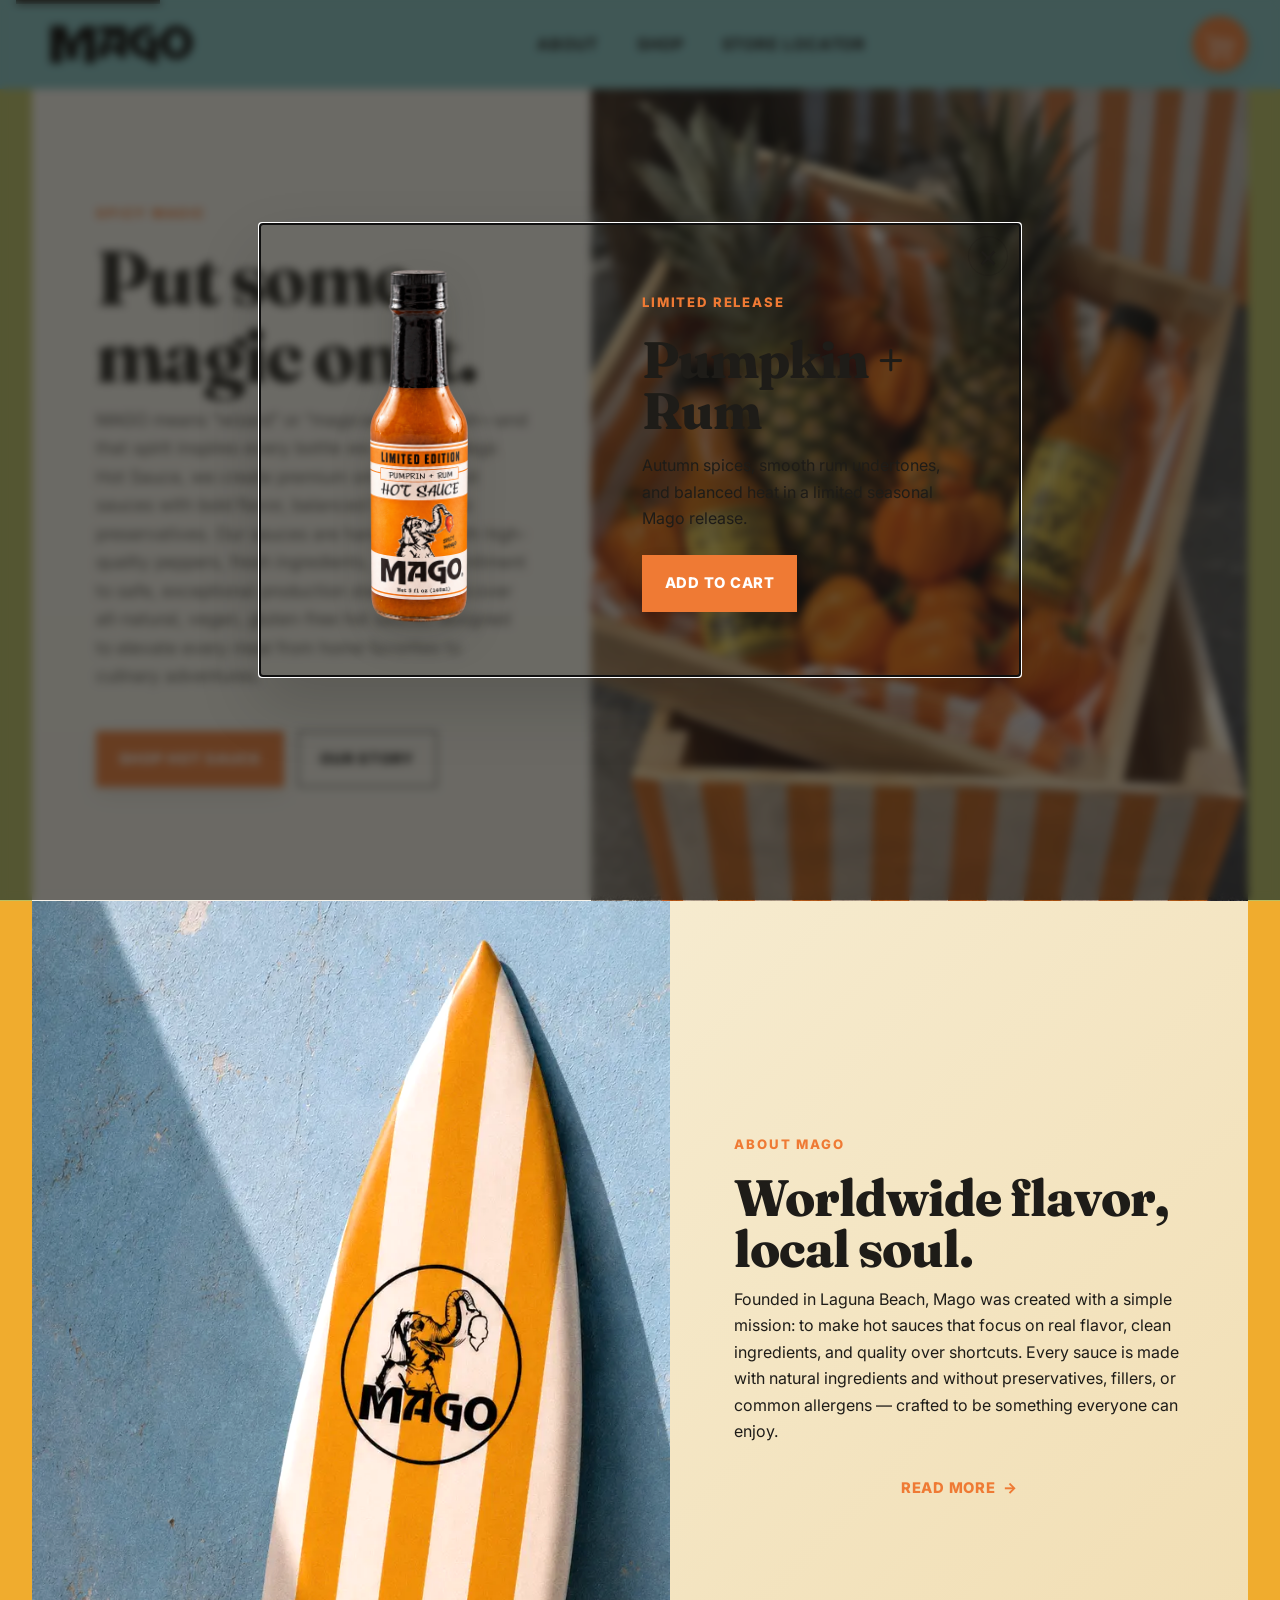
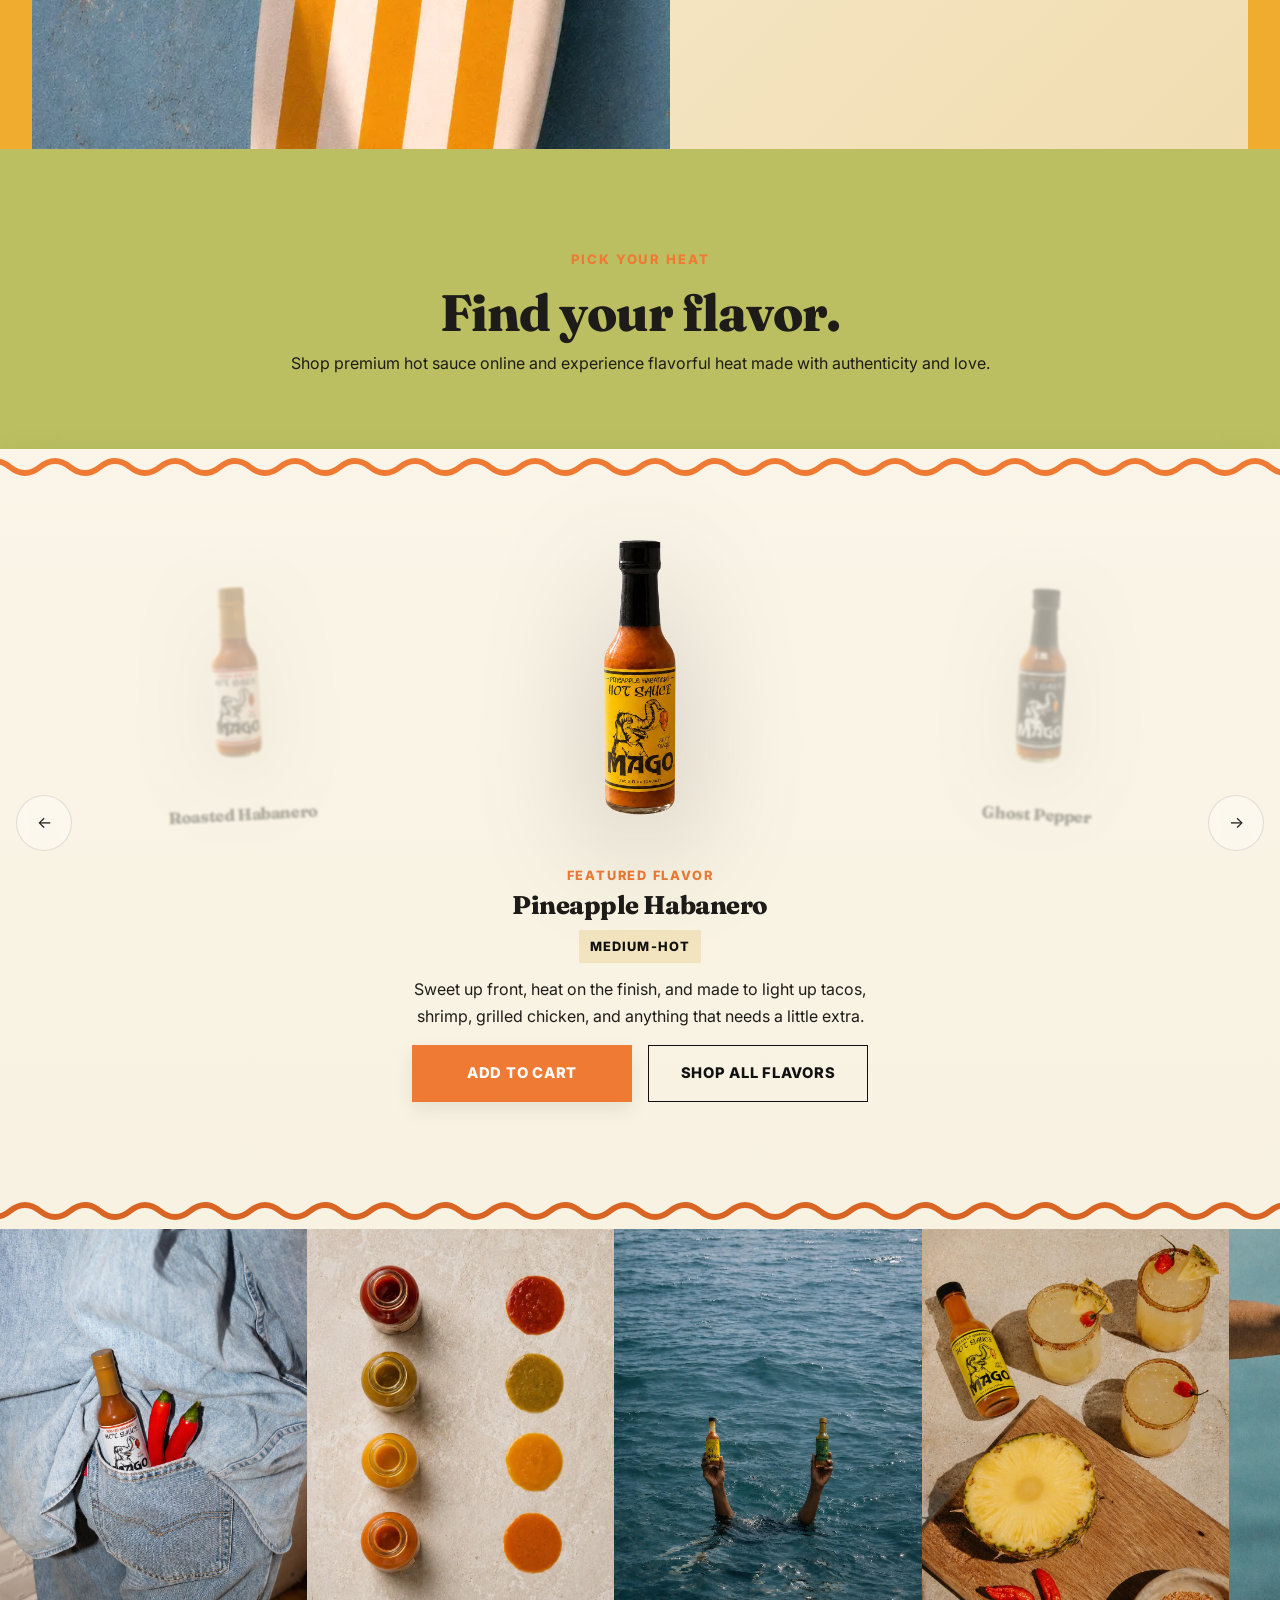
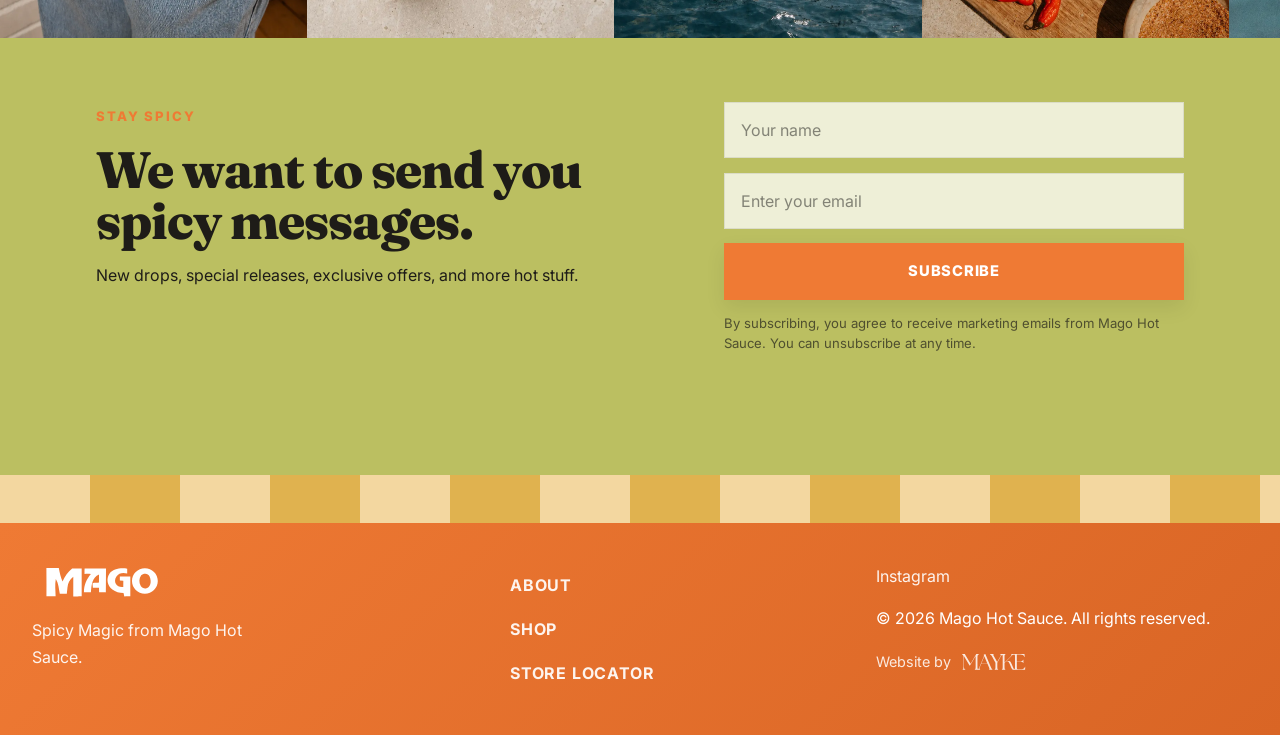
==== commit 3fa79faa: "new flavor modal" ====
--- a/index.html
+++ b/index.html
@@ -60,6 +60,10 @@
           "roasted-verde-home": {
             id: "10320011886724",
             buttonText: "Add to Cart",
+          },
+          "pumpkin-rum-home": {
+            id: "10442666410116",
+            buttonText: "Buy Now",
           },
 
           "roasted-habanero-shop": {
@@ -553,6 +557,47 @@
       </div>
     </footer>
 
+    <div class="seasonal-modal" data-seasonal-modal hidden>
+      <div class="seasonal-modal-backdrop" data-seasonal-modal-close></div>
+      <section
+        class="seasonal-modal-dialog"
+        role="dialog"
+        aria-modal="true"
+        aria-labelledby="seasonal-modal-title"
+        aria-describedby="seasonal-modal-description"
+        tabindex="-1"
+      >
+        <button
+          class="seasonal-modal-close"
+          type="button"
+          data-seasonal-modal-close
+          aria-label="Close Pumpkin + Rum announcement"
+        >
+          <span aria-hidden="true">&times;</span>
+        </button>
+        <div class="seasonal-modal-image">
+          <img
+            src="assets/images/flavors/mago-pumpkin.png"
+            alt="Bottle of Mago Pumpkin + Rum hot sauce"
+          />
+        </div>
+        <div class="seasonal-modal-content">
+          <p class="eyebrow">Limited Release</p>
+          <h2 id="seasonal-modal-title">Pumpkin + Rum</h2>
+          <p id="seasonal-modal-description">
+            Autumn spices, smooth rum undertones, and balanced heat in a
+            limited seasonal Mago release.
+          </p>
+          <div
+            class="shopify-button-wrapper"
+            data-shopify-product="pumpkin-rum-home"
+            data-shopify-button="buy"
+            aria-label="Buy Pumpkin + Rum now"
+          ></div>
+        </div>
+      </section>
+    </div>
+
     <script type="application/ld+json">
       {
         "@context": "https://schema.org",
--- a/assets/css/styles.css
+++ b/assets/css/styles.css
@@ -641,7 +641,7 @@
 
 .about-content {
   position: relative;
-  padding: 6rem 0;
+  padding: 0;
   background: transparent;
   isolation: isolate;
 }
@@ -662,6 +662,39 @@
 .about-content .narrow-copy {
   position: relative;
   z-index: 1;
+}
+
+.about-story-layout {
+  display: grid;
+  grid-template-columns: minmax(260px, 0.9fr) 1fr;
+  gap: clamp(2rem, 6vw, 6rem);
+  align-items: center;
+}
+
+.about-story-image img {
+  width: 100%;
+  height: 100%;
+  min-height: 620px;
+  object-fit: cover;
+}
+
+.about-story-copy {
+  max-width: 720px;
+}
+
+.about-name {
+  padding-bottom: 1rem;
+}
+
+@media (max-width: 860px) {
+  .about-story-layout {
+    grid-template-columns: 1fr;
+    gap: 2rem;
+  }
+
+  .about-story-image img {
+    min-height: 420px;
+  }
 }
 
 /* =========================================
@@ -944,6 +977,82 @@
   transition: transform var(--transition);
 }
 
+.product-card-image img[src$="mago-pumpkin.png"] {
+  scale: 0.72;
+}
+
+.product-card-image-swap {
+  position: relative;
+  cursor: pointer;
+}
+
+.product-card-image-swap:focus-visible {
+  outline: 3px solid var(--color-rust);
+  outline-offset: -3px;
+}
+
+.product-card-image-swap .product-image-front,
+.product-card-image-swap .product-image-back {
+  grid-area: 1 / 1;
+  width: min(100%, 360px);
+  transition:
+    opacity 420ms ease,
+    transform 420ms ease;
+}
+
+.product-card-image-swap .product-image-back {
+  opacity: 0;
+  transform: translateY(4px) scale(0.99);
+}
+
+.product-card-image-swap.is-back .product-image-front {
+  opacity: 0;
+  transform: translateY(-4px) scale(0.99);
+}
+
+.product-card-image-swap.is-back .product-image-back {
+  opacity: 1;
+  transform: translateY(0) scale(1);
+}
+
+.product-image-indicator {
+  display: none;
+}
+
+@media (hover: hover) and (pointer: fine) {
+  .product-card-image-swap:hover .product-image-front {
+    opacity: 0;
+    transform: translateY(-4px) scale(0.99);
+  }
+
+  .product-card-image-swap:hover .product-image-back {
+    opacity: 1;
+    transform: translateY(0) scale(1);
+  }
+}
+
+@media (hover: none), (pointer: coarse) {
+  .product-image-indicator {
+    position: absolute;
+    right: 1rem;
+    bottom: 0.85rem;
+    display: inline-flex;
+    gap: 0.35rem;
+  }
+
+  .product-image-indicator span {
+    width: 6px;
+    height: 6px;
+    border-radius: 50%;
+    background: rgba(30, 28, 24, 0.3);
+    transition: background-color var(--transition);
+  }
+
+  .product-image-indicator span.is-active {
+    background: var(--color-text);
+  }
+}
+
 .product-card:hover .product-card-image img,
 .related-product-card:hover img {
   transform: translateY(-5px);
@@ -1096,6 +1205,27 @@
   gap: 0.8rem;
 }
 
+.locator-toggle {
+  display: inline-flex;
+  margin-bottom: 1rem;
+  border: 1px solid var(--color-border);
+  background: rgba(255, 255, 255, 0.3);
+}
+
+.locator-toggle-button {
+  padding: 0.7rem 1rem;
+  color: var(--color-text);
+  background: transparent;
+  border: 0;
+  font-weight: 800;
+}
+
+.locator-toggle-button.is-active,
+.locator-toggle-button:hover {
+  color: var(--color-white);
+  background: var(--color-rust);
+}
+
 .locator-search input {
   min-height: 56px;
   padding: 0 1rem;
@@ -1151,10 +1281,23 @@
   margin-bottom: 0.5rem;
 }
 
+.store-type {
+  margin-bottom: 0.35rem;
+  color: var(--color-olive);
+  font-size: 0.78rem;
+  font-weight: 800;
+  letter-spacing: 0.06em;
+  text-transform: uppercase;
+}
+
 .store-products {
   font-size: 0.9rem;
   font-weight: 800;
   color: var(--color-olive);
+}
+
+.find-mago {
+  padding-bottom: 1rem;
 }
 
 /* =========================================
@@ -1291,6 +1434,100 @@
 /* =========================================
    SHOPIFY
 ========================================= */
+
+body.seasonal-modal-open {
+  overflow: hidden;
+}
+
+.seasonal-modal {
+  position: fixed;
+  z-index: 1000;
+  inset: 0;
+  display: grid;
+  place-items: center;
+  padding: 1rem;
+}
+
+.seasonal-modal[hidden] {
+  display: none;
+}
+
+.seasonal-modal-backdrop {
+  position: absolute;
+  inset: 0;
+  background: rgba(28, 27, 24, 0.64);
+  backdrop-filter: blur(4px);
+}
+
+.seasonal-modal-dialog {
+  position: relative;
+  z-index: 1;
+  display: grid;
+  grid-template-columns: minmax(190px, 0.72fr) minmax(280px, 1fr);
+  width: min(100%, 760px);
+  max-height: calc(100vh - 2rem);
+  overflow: auto;
+  background: var(--color-cream);
+  box-shadow: var(--shadow-lg);
+}
+
+.seasonal-modal-image {
+  display: grid;
+  min-height: 400px;
+  padding: 2rem;
+  place-items: center;
+  background: var(--color-yellow-light);
+}
+
+.seasonal-modal-image img {
+  width: 100%;
+  max-width: 250px;
+  max-height: 420px;
+  object-fit: contain;
+  filter: drop-shadow(0 16px 18px rgba(28, 27, 24, 0.18));
+}
+
+.seasonal-modal-content {
+  align-self: center;
+  padding: clamp(2rem, 5vw, 4rem);
+}
+
+.seasonal-modal-content h2 {
+  margin: 0.25rem 0 1rem;
+}
+
+.seasonal-modal-content > p:last-of-type {
+  max-width: 32rem;
+  margin-bottom: 0;
+}
+
+.seasonal-modal-close {
+  position: absolute;
+  z-index: 2;
+  top: 0.75rem;
+  right: 0.75rem;
+  display: grid;
+  width: 2.5rem;
+  height: 2.5rem;
+  padding: 0;
+  place-items: center;
+  color: var(--color-ink);
+  font-size: 2rem;
+  line-height: 1;
+  background: var(--color-cream);
+  border: 1px solid rgba(28, 27, 24, 0.18);
+  border-radius: 50%;
+  cursor: pointer;
+}
+
+.seasonal-modal-close:hover {
+  background: var(--color-yellow-light);
+}
+
+.seasonal-modal .shopify-button-wrapper {
+  justify-content: flex-start;
+  margin-top: 1.5rem;
+}
 
 .shopify-button-wrapper {
   display: flex;
@@ -1329,6 +1566,11 @@
   transform: translateY(0);
 }
 
+.shopify-button-wrapper .shopify-buy__select-icon,
+.shopify-button-wrapper .shopify-buy__option-select svg {
+  display: none !important;
+}
+
 .shopify-buy__cart-toggle {
   opacity: 0 !important;
   transform: scale(0) !important;
@@ -1554,6 +1796,7 @@
   .locator-map iframe {
     height: 520px;
   }
+
 }
 
 /* =========================================
@@ -1572,6 +1815,7 @@
   .locator-results {
     max-height: none;
   }
+
 }
 
 @media (max-width: 860px) {
@@ -1868,6 +2112,34 @@
     height: 320px;
   }
 
+  .seasonal-modal {
+    padding: 0.75rem;
+  }
+
+  .seasonal-modal-dialog {
+    grid-template-columns: 1fr;
+    max-height: calc(100vh - 1.5rem);
+  }
+
+  .seasonal-modal-image {
+    min-height: 220px;
+    padding: 1rem 3.5rem 1rem 1rem;
+  }
+
+  .seasonal-modal-image img {
+    max-width: 150px;
+    max-height: 230px;
+  }
+
+  .seasonal-modal-content {
+    padding: 1.5rem;
+  }
+
+  .seasonal-modal .shopify-button-wrapper,
+  .seasonal-modal .shopify-button-wrapper .shopify-buy__btn {
+    width: 100%;
+  }
+
   .hero-carousel,
   .hero-slide,
   .hero-media img,
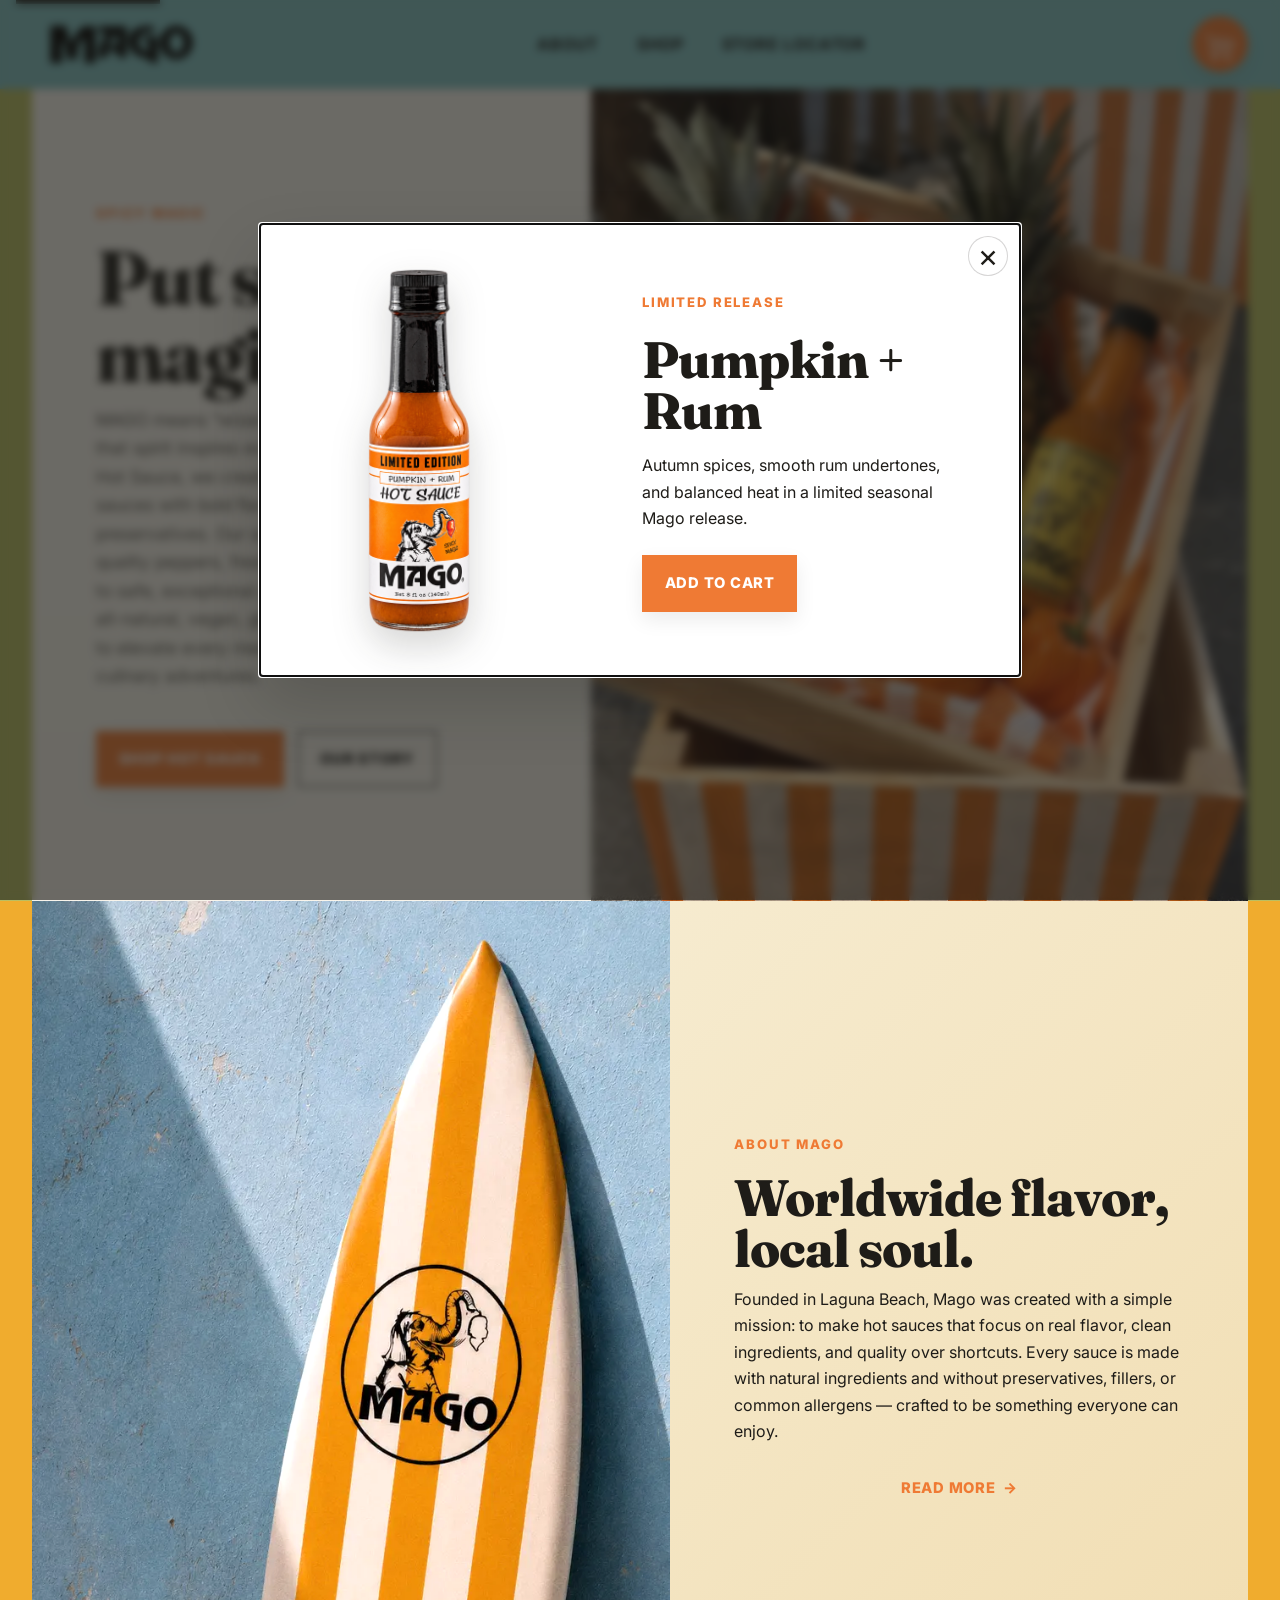
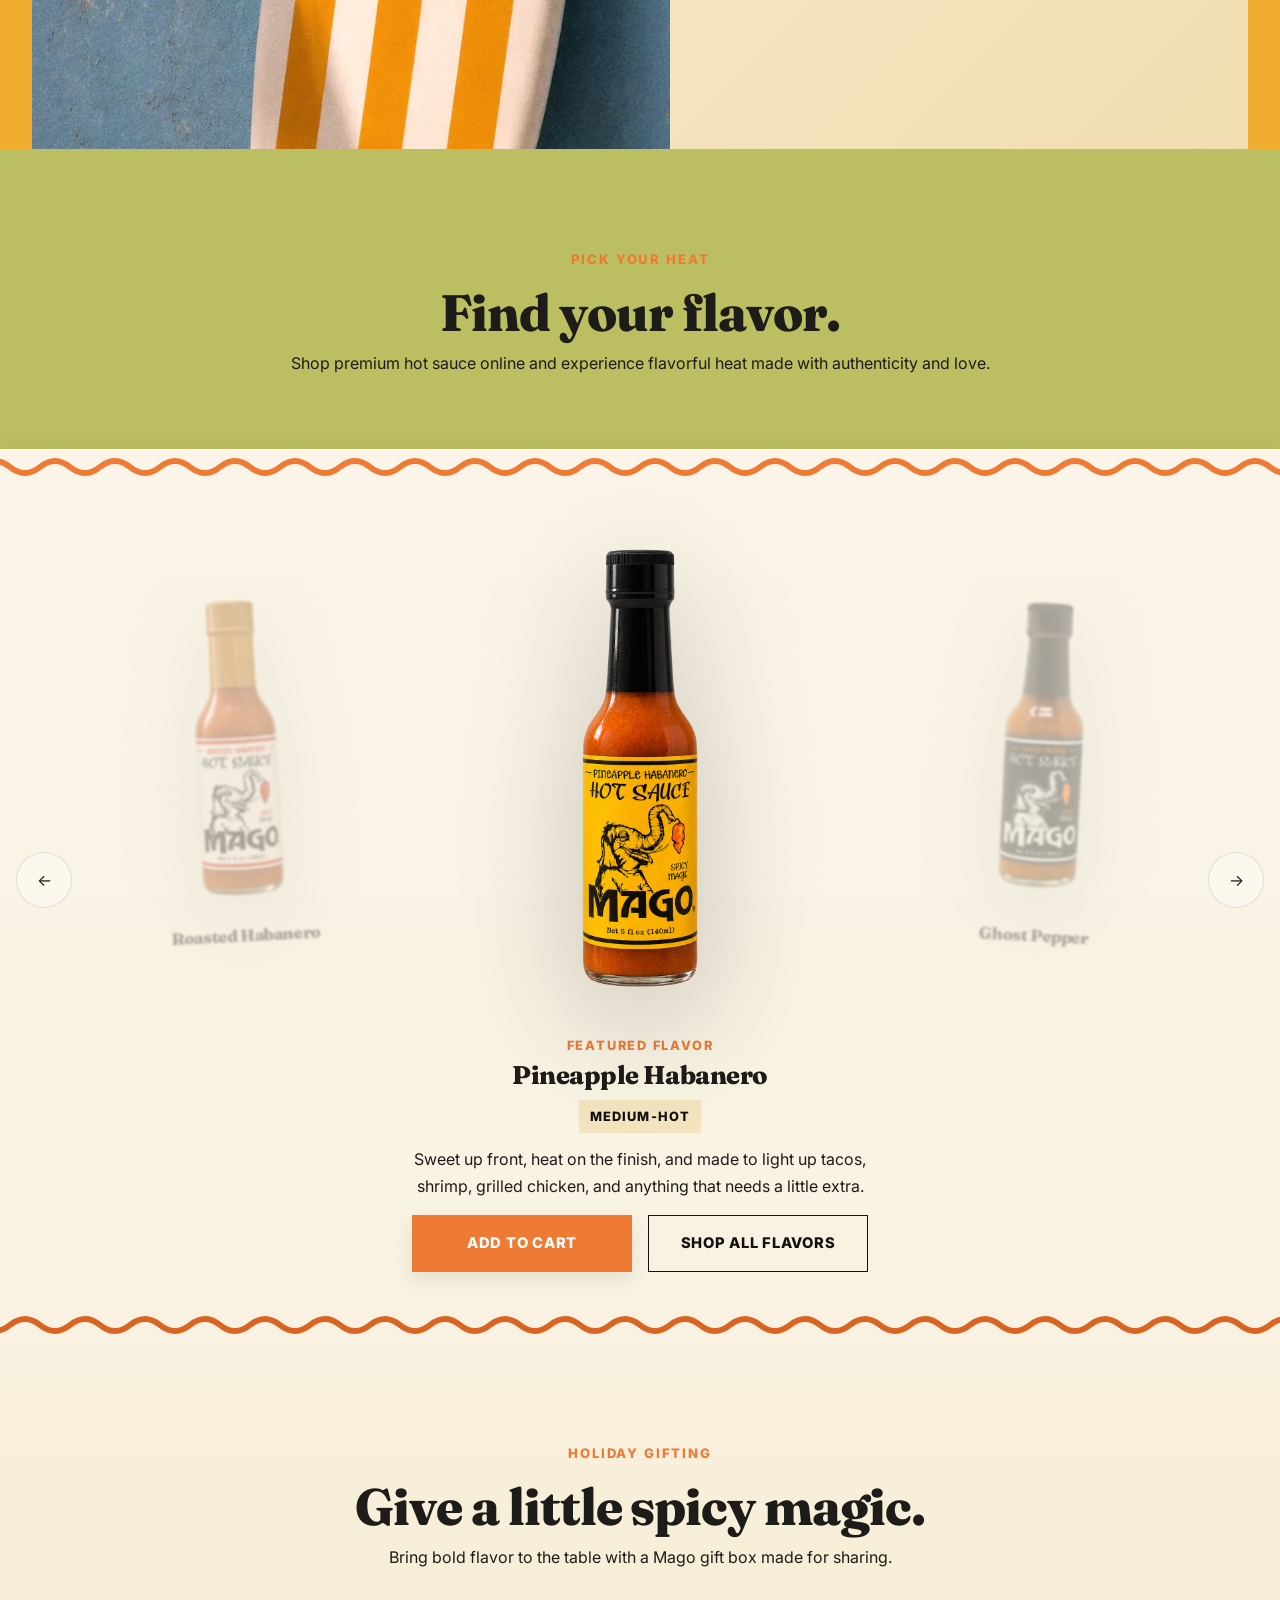
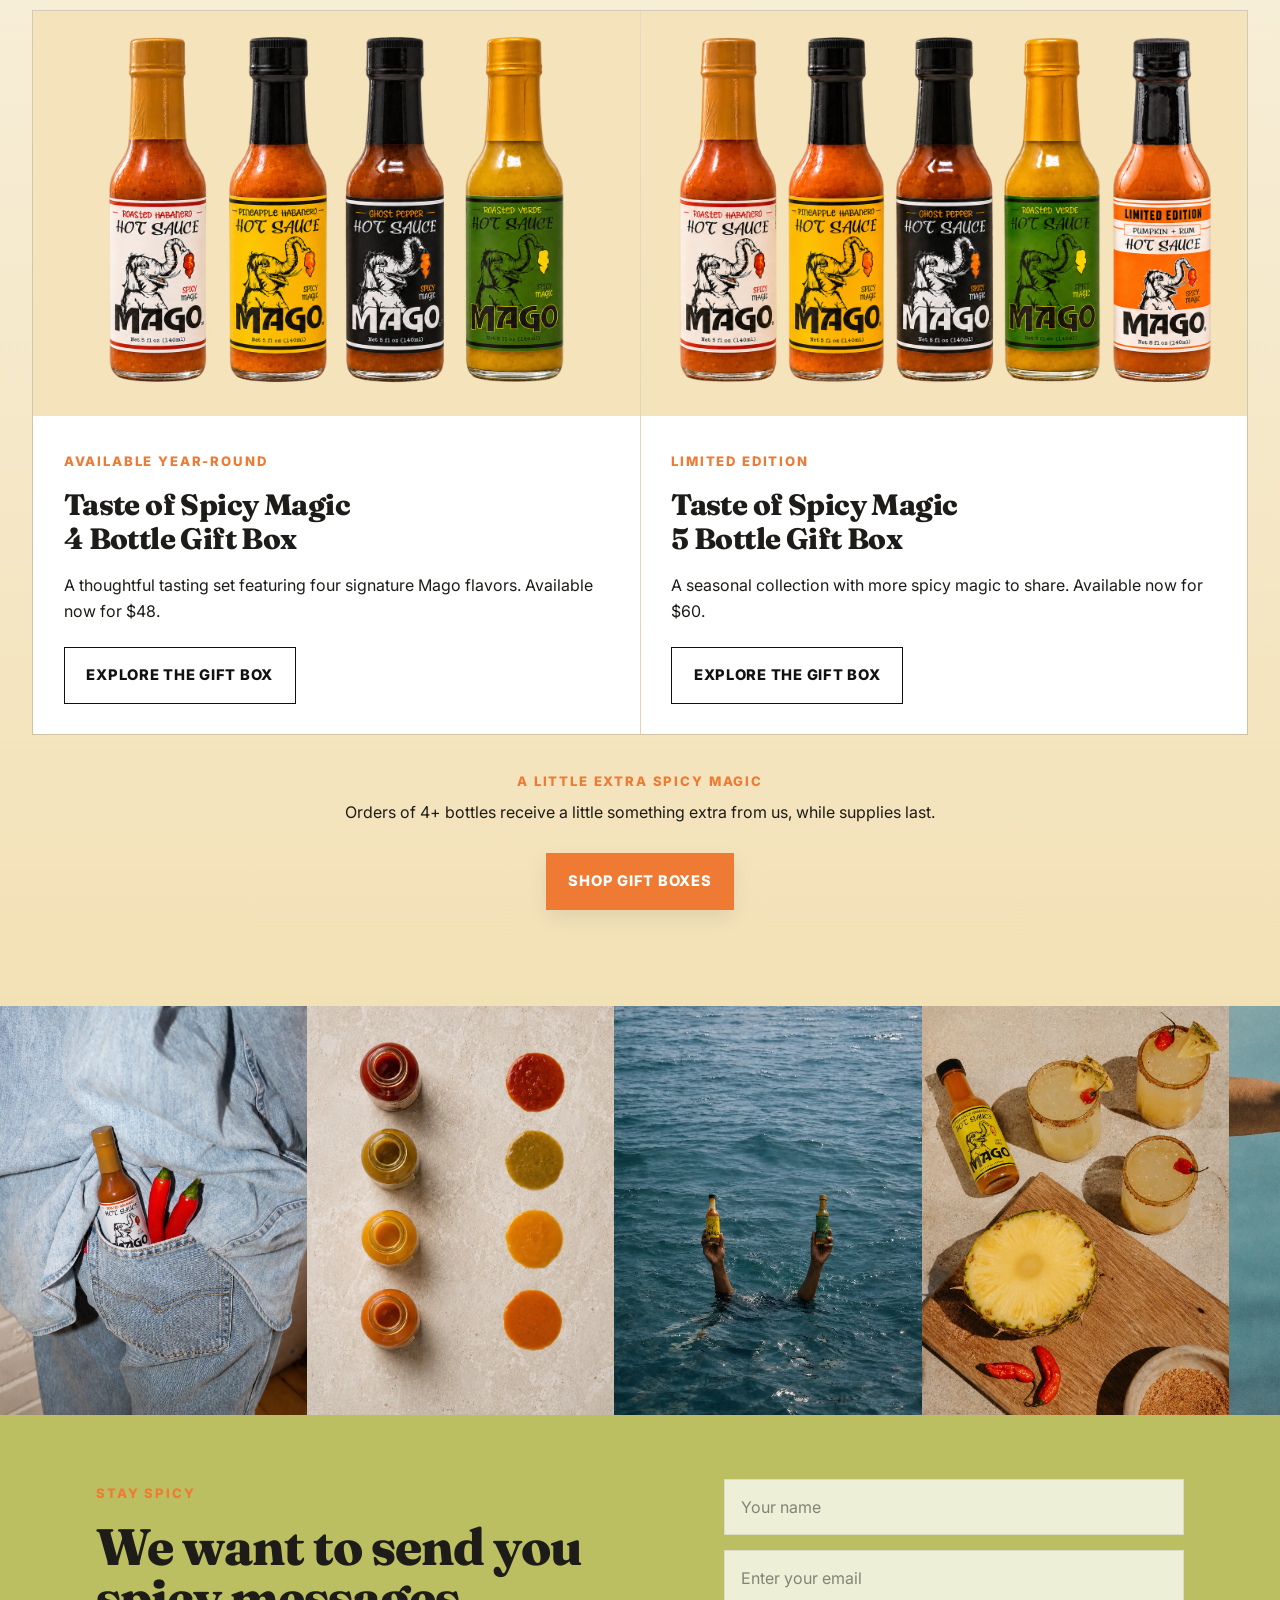
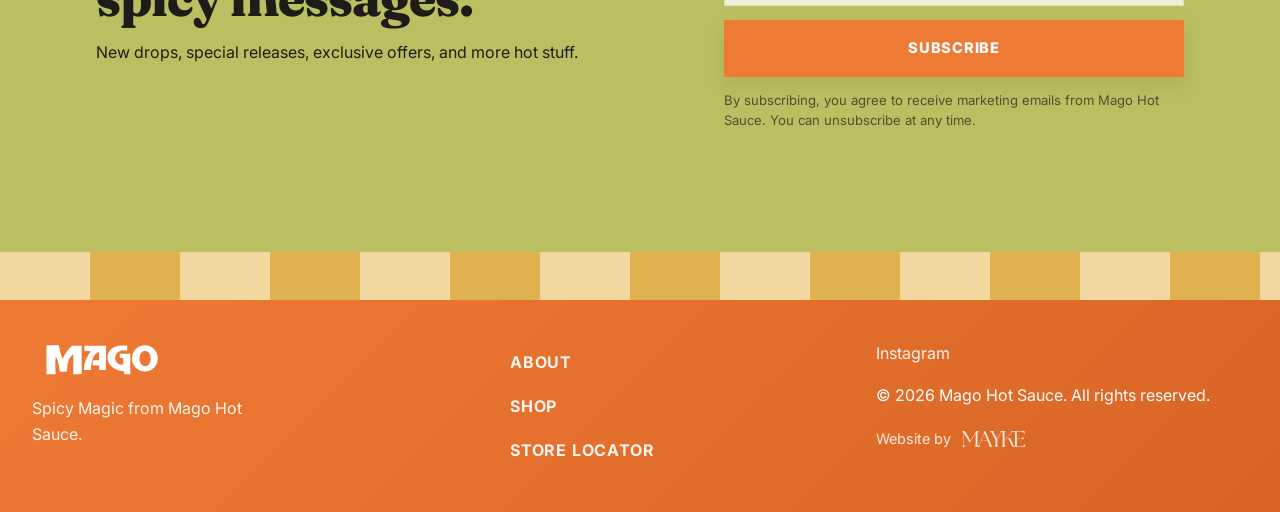
==== commit bf372f8a: "bottle boxes" ====
--- a/index.html
+++ b/index.html
@@ -38,6 +38,7 @@
     <link rel="icon" href="assets/icons/mago-favicon.svg" />
     <link rel="preload" as="image" href="assets/images/pineapple-hero.webp" />
     <link rel="stylesheet" href="assets/css/styles.css" />
+    <script src="assets/js/seasonal-config.js"></script>
 
     <script>
       window.MAGO_SHOPIFY_CONFIG = {
@@ -286,7 +287,7 @@
                   aria-label="View Roasted Habanero hot sauce"
                 >
                   <img
-                    src="assets/images/flavors/roasted-hab.webp"
+                    src="assets/images/flavors/individual/roasted-habanero.png"
                     alt="Bottle of Mago Roasted Habanero hot sauce"
                     width="260"
                     height="520"
@@ -305,7 +306,7 @@
                   aria-label="View Pineapple Habanero hot sauce"
                 >
                   <img
-                    src="assets/images/flavors/pine-hab.webp"
+                    src="assets/images/flavors/individual/pineapple-habanero.png"
                     alt="Bottle of Mago Pineapple Habanero hot sauce"
                     width="340"
                     height="680"
@@ -349,7 +350,7 @@
                   aria-label="View Ghost Pepper hot sauce"
                 >
                   <img
-                    src="assets/images/flavors/ghost-pep.webp"
+                    src="assets/images/flavors/individual/ghost-pepper.png"
                     alt="Bottle of Mago Ghost Pepper hot sauce"
                     width="260"
                     height="520"
@@ -367,6 +368,51 @@
             >
               <span aria-hidden="true">&#8594;</span>
             </button>
+          </div>
+        </div>
+      </section>
+
+      <section class="section gift-collection" aria-labelledby="gift-collection-heading">
+        <div class="container">
+          <div class="section-header gift-collection-header">
+            <p class="eyebrow">Holiday Gifting</p>
+            <h2 id="gift-collection-heading">Give a little spicy magic.</h2>
+            <p>Bring bold flavor to the table with a Mago gift box made for sharing.</p>
+          </div>
+
+          <div class="gift-collection-grid">
+            <article class="gift-feature">
+              <a class="gift-feature-image" href="/taste-of-spicy-magic-4" aria-label="Explore the four bottle Taste of Spicy Magic gift box">
+                <img src="assets/images/gift-boxes/four-flavor-lineup.png" alt="Mago Roasted Habanero, Pineapple Habanero, Ghost Pepper, and Roasted Verde bottles lined up together" width="1536" height="1024" loading="lazy" />
+              </a>
+              <div class="gift-feature-copy">
+                <p class="eyebrow">Available Year-Round</p>
+                <h3>Taste of Spicy Magic<br />4 Bottle Gift Box</h3>
+                <p>A thoughtful tasting set featuring four signature Mago flavors. Available now for $48.</p>
+                <a class="btn btn-secondary" href="/taste-of-spicy-magic-4">Explore the Gift Box</a>
+              </div>
+            </article>
+
+            <article class="gift-feature" data-seasonal-visibility="fiveBottle" hidden>
+              <a class="gift-feature-image" href="/taste-of-spicy-magic-5" aria-label="Explore the five bottle Taste of Spicy Magic gift box">
+                <img src="assets/images/gift-boxes/five-flavor-lineup.png" alt="Mago Roasted Habanero, Pineapple Habanero, Ghost Pepper, Roasted Verde, and Pumpkin + Rum bottles lined up together" width="1536" height="1024" loading="lazy" />
+              </a>
+              <div class="gift-feature-copy">
+                <p class="eyebrow gift-limited-label">Limited Edition</p>
+                <h3>Taste of Spicy Magic<br />5 Bottle Gift Box</h3>
+                <p>A seasonal collection with more spicy magic to share. Available now for $60.</p>
+                <a class="btn btn-secondary" href="/taste-of-spicy-magic-5">Explore the Gift Box</a>
+              </div>
+            </article>
+          </div>
+
+          <aside class="gift-extra" data-complimentary-gift>
+            <p class="eyebrow" data-gift-heading>A Little Extra Spicy Magic</p>
+            <p data-gift-message>Orders of 4+ bottles receive a little something extra from us, while supplies last.</p>
+          </aside>
+
+          <div class="gift-collection-cta">
+            <a class="btn btn-primary" href="/shop#gift-boxes">Shop Gift Boxes</a>
           </div>
         </div>
       </section>
@@ -577,7 +623,7 @@
         </button>
         <div class="seasonal-modal-image">
           <img
-            src="assets/images/flavors/mago-pumpkin.png"
+            src="assets/images/flavors/individual/pumpkin-rum.png"
             alt="Bottle of Mago Pumpkin + Rum hot sauce"
           />
         </div>
--- a/assets/css/styles.css
+++ b/assets/css/styles.css
@@ -230,6 +230,144 @@
   max-width: 760px;
   margin: 0 auto 2.5rem;
   text-align: center;
+}
+
+.gift-collection {
+  background: linear-gradient(180deg, #f8f1df 0%, var(--color-surface) 100%);
+}
+
+.gift-collection-header {
+  max-width: 680px;
+}
+
+.gift-collection-grid {
+  display: grid;
+  grid-template-columns: repeat(2, minmax(0, 1fr));
+  gap: 1px;
+  border: 1px solid rgba(0, 0, 0, 0.08);
+  background: rgba(0, 0, 0, 0.08);
+}
+
+.gift-feature {
+  display: flex;
+  flex-direction: column;
+  min-width: 0;
+  background: var(--color-white);
+}
+
+.gift-feature-image {
+  display: grid;
+  aspect-ratio: 3 / 2;
+  place-items: center;
+  overflow: hidden;
+  background: #f4e3bb;
+}
+
+.gift-feature-image img {
+  width: 100%;
+  height: 100%;
+  object-fit: contain;
+  transition: transform var(--transition);
+}
+
+.gift-feature-image:hover img {
+  transform: scale(1.025);
+}
+
+.gift-feature-copy {
+  flex: 1;
+  align-self: stretch;
+  padding: clamp(1.25rem, 2.4vw, 2.5rem);
+}
+
+.gift-feature-copy h3 {
+  margin: 0 0 1rem;
+  font-family: var(--font-display);
+  font-size: clamp(1.35rem, 2.3vw, 2rem);
+  line-height: 1.15;
+}
+
+.gift-feature-copy > p:not(.eyebrow) {
+  margin-bottom: 1.4rem;
+}
+
+.gift-limited-label {
+  color: var(--color-rust);
+}
+
+.gift-extra {
+  max-width: 620px;
+  margin: 2rem auto 0;
+  text-align: center;
+}
+
+.gift-extra .eyebrow {
+  margin-bottom: 0.35rem;
+}
+
+.gift-collection-cta {
+  margin-top: 1.75rem;
+  text-align: center;
+}
+
+.gift-product-image {
+  overflow: hidden;
+}
+
+.gift-product-image img {
+  width: 100%;
+  max-height: 620px;
+  padding: 1rem;
+  object-fit: contain;
+}
+
+.gift-price-placeholder {
+  font-size: 0.9rem;
+  font-weight: 700;
+  color: var(--color-text-soft);
+}
+
+.btn.btn-disabled {
+  color: var(--color-text-soft);
+  background: rgba(31, 35, 34, 0.08);
+  border-color: rgba(31, 35, 34, 0.12);
+  cursor: not-allowed;
+}
+
+[hidden] {
+  display: none !important;
+}
+
+.gift-off-season {
+  min-height: 45vh;
+  text-align: center;
+  background: linear-gradient(180deg, #f8f1df 0%, var(--color-surface) 100%);
+}
+
+.black-friday-banner {
+  display: flex;
+  align-items: center;
+  justify-content: center;
+  gap: 1rem 1.5rem;
+  padding: 0.7rem 1rem;
+  color: var(--color-white);
+  text-align: center;
+  background: var(--color-rust-dark);
+}
+
+.black-friday-banner p {
+  margin: 0;
+  font-size: 0.9rem;
+}
+
+.black-friday-banner a {
+  color: var(--color-white);
+  font-size: 0.82rem;
+  font-weight: 800;
+  letter-spacing: 0.05em;
+  text-decoration: underline;
+  text-underline-offset: 0.2em;
+  text-transform: uppercase;
 }
 
 /* =========================================
@@ -926,6 +1064,10 @@
   background: linear-gradient(180deg, #f8f1df 0%, var(--color-surface) 100%);
 }
 
+.gift-product-card {
+  scroll-margin-top: 6rem;
+}
+
 .product-grid,
 .related-links-grid {
   display: grid;
@@ -977,40 +1119,53 @@
   transition: transform var(--transition);
 }
 
-.product-card-image img[src$="mago-pumpkin.png"] {
-  scale: 0.72;
-}
-
-.product-card-image-swap {
+.product-card-image-swap,
+.product-image-swap {
   position: relative;
   cursor: pointer;
 }
 
-.product-card-image-swap:focus-visible {
+.product-card-image-swap:focus-visible,
+.product-image-swap:focus-visible {
   outline: 3px solid var(--color-rust);
   outline-offset: -3px;
 }
 
 .product-card-image-swap .product-image-front,
-.product-card-image-swap .product-image-back {
+.product-card-image-swap .product-image-back,
+.product-image-swap .product-image-front,
+.product-image-swap .product-image-back {
   grid-area: 1 / 1;
-  width: min(100%, 360px);
   transition:
     opacity 420ms ease,
     transform 420ms ease;
 }
 
+.product-card-image-swap .product-image-front,
 .product-card-image-swap .product-image-back {
+  width: min(100%, 360px);
+}
+
+.product-image-swap .product-image-front,
+.product-image-swap .product-image-back {
+  width: min(100%, 540px);
+}
+
+.product-card-image-swap .product-image-back,
+.product-image-swap .product-image-back {
+  scale: 1.17;
   opacity: 0;
   transform: translateY(4px) scale(0.99);
 }
 
-.product-card-image-swap.is-back .product-image-front {
+.product-card-image-swap.is-back .product-image-front,
+.product-image-swap.is-back .product-image-front {
   opacity: 0;
   transform: translateY(-4px) scale(0.99);
 }
 
-.product-card-image-swap.is-back .product-image-back {
+.product-card-image-swap.is-back .product-image-back,
+.product-image-swap.is-back .product-image-back {
   opacity: 1;
   transform: translateY(0) scale(1);
 }
@@ -1026,6 +1181,16 @@
   }
 
   .product-card-image-swap:hover .product-image-back {
+    opacity: 1;
+    transform: translateY(0) scale(1);
+  }
+
+  .product-image-swap:hover .product-image-front {
+    opacity: 0;
+    transform: translateY(-4px) scale(0.99);
+  }
+
+  .product-image-swap:hover .product-image-back {
     opacity: 1;
     transform: translateY(0) scale(1);
   }
@@ -1161,17 +1326,24 @@
 }
 
 .related-product-card a {
-  display: block;
+  display: grid;
+  grid-template-rows: 240px auto;
+  gap: 1rem;
   padding: 1.5rem;
   text-align: center;
 }
 
 .related-product-card img {
   max-height: 240px;
-  margin: 0 auto 1rem;
+  margin: auto;
+  align-self: center;
   object-fit: contain;
   filter: drop-shadow(0 18px 28px rgba(0, 0, 0, 0.15));
   transition: transform var(--transition);
+}
+
+.related-product-card h3 {
+  margin: 0;
 }
 
 /* =========================================
@@ -1467,7 +1639,7 @@
   width: min(100%, 760px);
   max-height: calc(100vh - 2rem);
   overflow: auto;
-  background: var(--color-cream);
+  background: var(--color-white);
   box-shadow: var(--shadow-lg);
 }
 
@@ -1514,7 +1686,7 @@
   color: var(--color-ink);
   font-size: 2rem;
   line-height: 1;
-  background: var(--color-cream);
+  background: var(--color-white);
   border: 1px solid rgba(28, 27, 24, 0.18);
   border-radius: 50%;
   cursor: pointer;
@@ -1581,9 +1753,12 @@
 }
 
 body.cart-open .header-cart {
-  transform: translateX(
-    calc(-1 * (var(--shopify-cart-width, 380px) + 0.01rem))
-  );
+  position: fixed;
+  z-index: 101;
+  top: 0.75rem;
+  right: auto;
+  left: max(0.5rem, calc(var(--shopify-cart-left, 100vw) - 4rem));
+  transform: none;
 }
 
 .shopify-button-hidden {
@@ -1821,6 +1996,10 @@
 @media (max-width: 860px) {
   :root {
     --header-height: auto;
+  }
+
+  .gift-collection-grid {
+    grid-template-columns: 1fr;
   }
 
   .container {
@@ -2047,7 +2226,7 @@
 
   body.cart-open .header-cart {
     top: 1rem;
-    right: 1rem;
+    right: auto;
   }
 }
 
@@ -2058,6 +2237,20 @@
 @media (max-width: 640px) {
   body {
     font-size: 15px;
+  }
+
+  .gift-feature-copy {
+    padding: 1.5rem;
+  }
+
+  .gift-feature-copy .btn {
+    width: 100%;
+  }
+
+  .black-friday-banner {
+    flex-direction: column;
+    gap: 0.2rem;
+    padding: 0.65rem 1rem;
   }
 
   .container {
@@ -2123,7 +2316,7 @@
 
   .seasonal-modal-image {
     min-height: 220px;
-    padding: 1rem 3.5rem 1rem 1rem;
+    padding: 1rem;
   }
 
   .seasonal-modal-image img {
